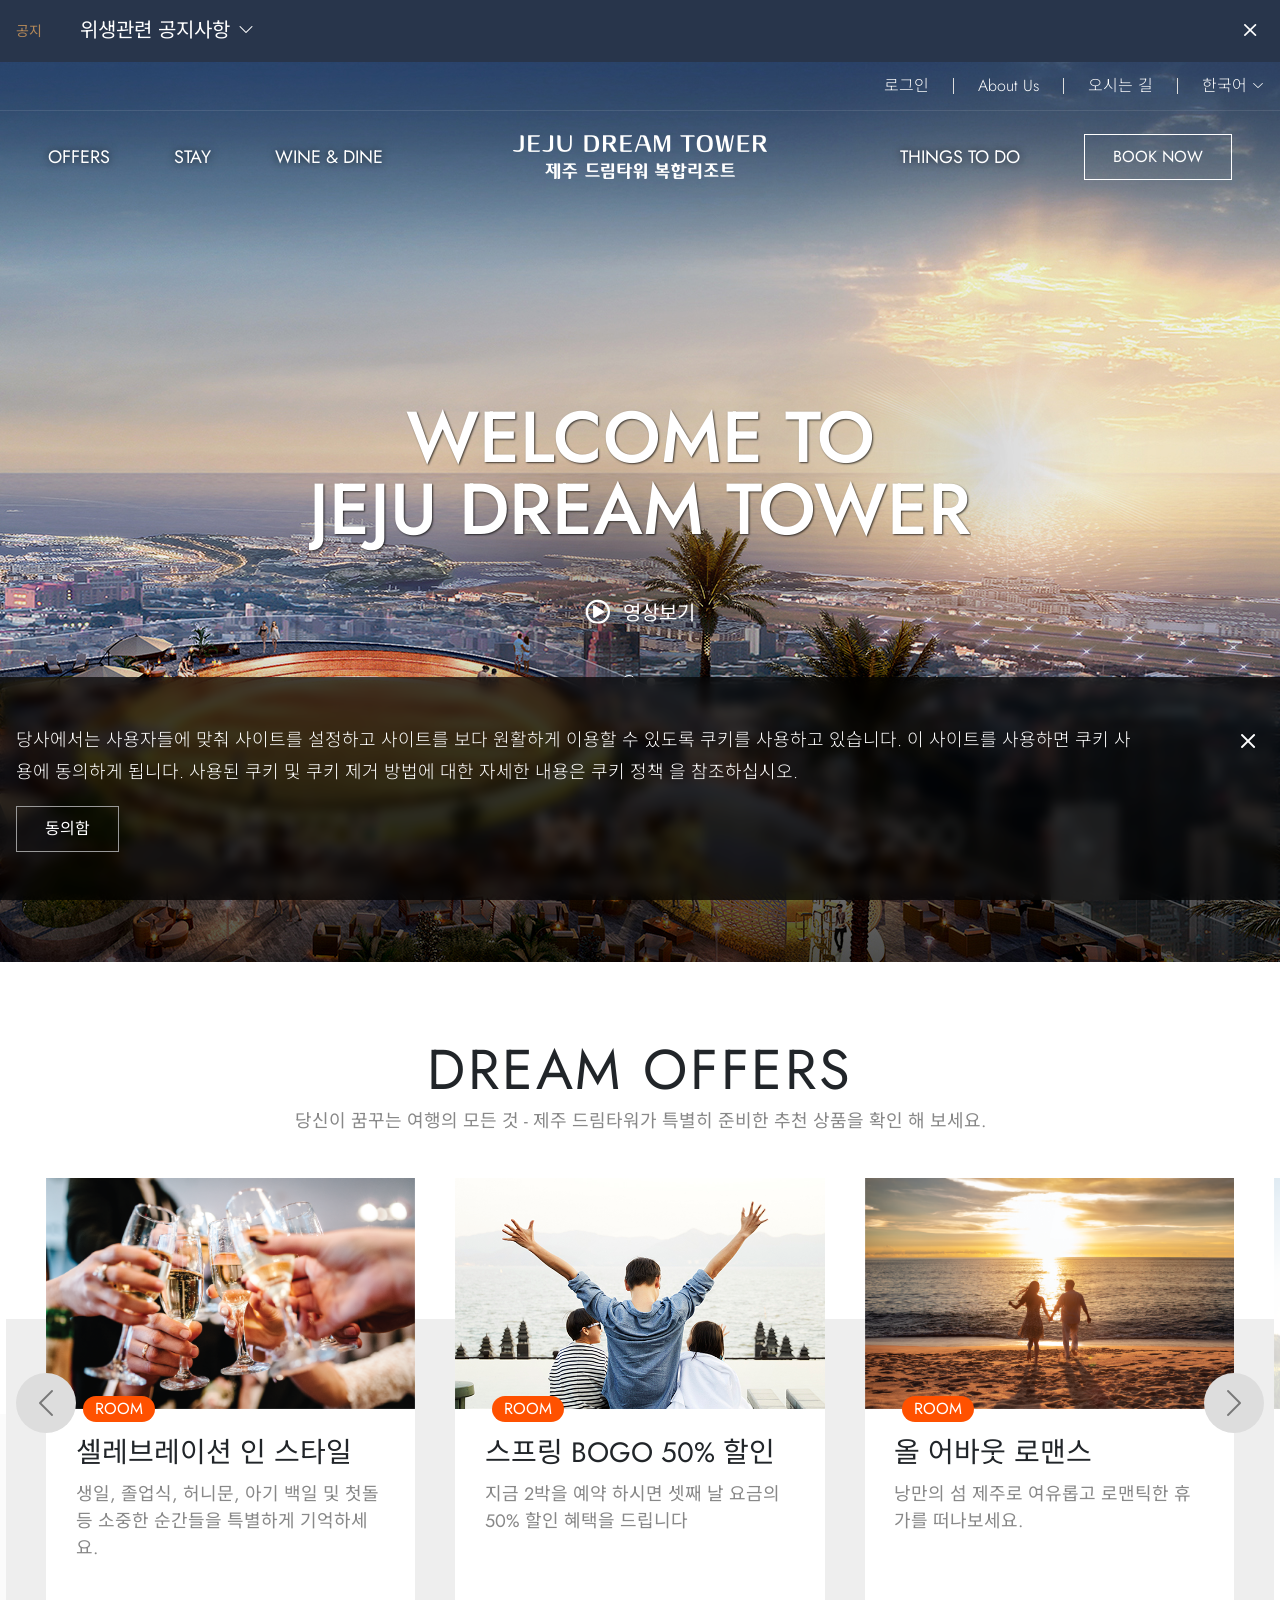
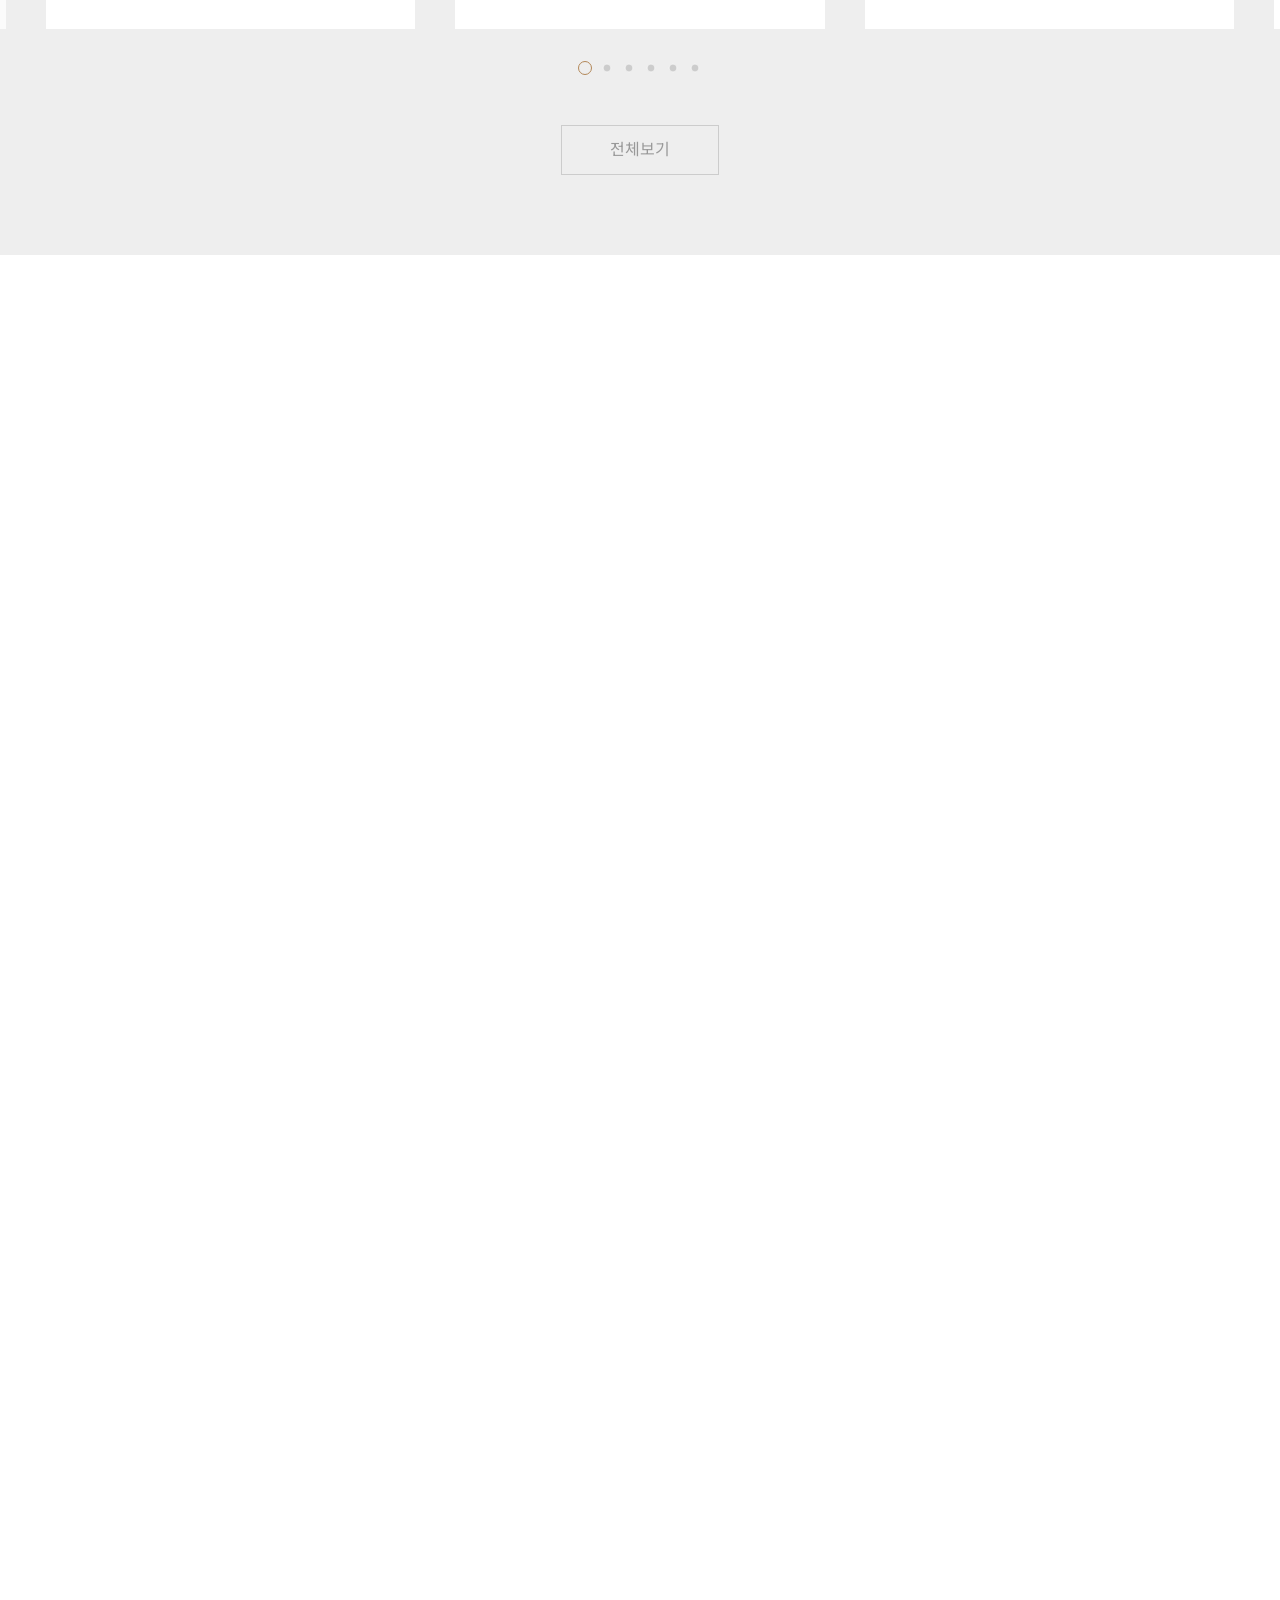
==== html/index.html @ 24a6dbdd "dream" ====
<!DOCTYPE html>
<html lang="ko">
<head>
	<meta charset="UTF-8">
	<meta http-equiv="X-UA-Compatible" content="IE=edge">
	<meta name="viewport" content="width=device-width, initial-scale=1.0">
	<title></title>
	<link rel="stylesheet" href="../css/all.min.css">
	<link rel="stylesheet" href="../css/bootstrap-icons.css">
	<link rel="stylesheet" href="../css/bootstrap.min.css">
	<link rel="stylesheet" href="../css/swiper-bundle.min.css">
	<link rel="stylesheet" href="../css/animate.compat.css">
	<link rel="stylesheet" href="../css/base.css">
	<link rel="stylesheet" href="../css/common.css">
	<link rel="stylesheet" href="../css/index.css">
	<script src="../js/jquery-3.6.0.min.js"></script>
	<script src="../js/swiper-bundle.min.js"></script>
	<script src="../js/jquery.cookie.js"></script>
	<script src="../js/bootstrap.min.js"></script>
	<script src="../js/moment.min.js"></script>
	<script src="../js/util.js"></script>
</head>
<body>
	<!-- header-wrapper common -->
	<header class="notice-wrapper">
		<div class="notice-wrap wrapper">
			<h2 class="notice-bullet">공지</h2>
			<h3 class="notice-title">위생관련 공지사항</h3>
			<i class="bt-show bi-chevron-down"></i>
			<i class="bt-hide bi-chevron-up"></i>
			<i class="bt-close bi-x"></i>
		</div>
		<div class="notice-content wrapper">
			<p class="content">
				제주드림타워 복합리조트는 모든 고객의 안전을 최우선으로 생각합니다. 여러분의 위생과 안전을 위하여 모든 시설 내 마스크 착용은 필수입니다.
				<br>
				강화된 위생 조치는 아래 안전과 웰빙 정책 페이지에서 확인하실 수 있습니다.
			</p>
			<div class="bt-wrap">
				<button class="bt-more bt-ghost">READ MORE</button>
				<button class="bt-today bt-anchor">오늘 다시 보지 않기</button>
			</div>
		</div>
	</header>
	<header class="header-wrapper">
		<div class="link-wrapper">
			<div class="wrapper">
				<ul class="link-wrap">
					<li class="link"><a href="#">로그인</a></li>
					<li class="link"><a href="#">About Us</a></li>
					<li class="link"><a href="#">오시는 길</a></li>
					<li class="link link-lang">
						<div class="sel">
							<span>한국어</span> <i class="bt-lang bi-chevron-down"></i>
						</div>
						<div class="hover">
							<div class="lang">English</div>
							<div class="lang">Japanese</div>
						</div>
					</li>
				</ul>
			</div>
		</div>
		<nav class="navi-wrapper">
			<div class="wrapper">
				<h1 class="logo-wrap">
					<a class="logo">
						<img src="../img/common/logo-white.png" alt="로고" class="logo-white mw-100">
						<img src="../img/common/logo-color.png" alt="로고" class="logo-color mw-100">
					</a>
				</h1>
				<ul class="navi-wrap navi-wrap-lt">
					<li class="navi">
						<a href="#">OFFERS</a>
					</li>
					<li class="navi has-sub">
						<a href="#">STAY</a>
						<ul class="sub-wrapper stay">
							<li class="sub-wrap">
								<h3 class="title"><a href="#">OVERVIEW</a></h3>
								<ul class="list-wrap">
									<li class="lists">
										<h4 class="title"><a href="#">객실</a></h4>
										<div class="list"><a href="#">65m² 킹 룸</a></div>
										<div class="list"><a href="#">65m² 트윈 룸</a></div>
									</li>
									<li class="lists">
										<h4 class="title"><a href="#">스위트</a></h4>
										<div class="list"><a href="#">130m² 그랜드 스위트</a></div>
										<div class="list"><a href="#">130m² 프리미어 스위트</a></div>
										<div class="list"><a href="#">130m² 코너 스위트</a></div>
										<div class="list"><a href="#">195m² 디플로매틱 스위트</a></div>
										<div class="list"><a href="#">260m² 프레지덴셜 스위트</a></div>
									</li>
								</ul>
								<h3 class="title"><a href="#">시설 안내</a></h3>
								<h3 class="title"><a href="#">미팅 & 연회</a></h3>
							</li>
						</ul>
					</li>
					<li class="navi has-sub">
						<a href="#">WINE & DINE</a>
						<ul class="sub-wrapper wine">
							<li class="sub-wrap">
								<h3 class="title"><a href="#">OVERVIEW</a></h3>
								<ul class="list-wrap">
									<li class="lists">
										<h4 class="title"><a href="#">중식</a></h4>
										<div class="list"><a href="#">차이나 하우스</a></div>
										<div class="list"><a href="#">제주 핫팟</a></div>
										<div class="list"><a href="#">99 밸리</a></div>
									</li>
									<li class="lists">
										<h4 class="title"><a href="#">일식</a></h4>
										<div class="list"><a href="#">유메야마</a></div>
									</li>
									<li class="lists">
										<h4 class="title"><a href="#">한식</a></h4>
										<div class="list"><a href="#">녹나무</a></div>
										<div class="list"><a href="#">포차</a></div>
										<div class="list"><a href="#">팝업 플라자</a></div>
									</li>
									<li class="lists">
										<h4 class="title"><a href="#">인터내셔널</a></h4>
										<div class="list"><a href="#">그랜드 키친</a></div>
										<div class="list"><a href="#">카페 8 & 테라스</a></div>
										<div class="list"><a href="#">스테이크 하우스</a></div>
									</li>
									<li class="lists">
										<h4 class="title"><a href="#">카페 & 바</a></h4>
										<div class="list"><a href="#">갤러리 라운지</a></div>
										<div class="list"><a href="#">델리</a></div>
										<div class="list"><a href="#">라운지 38</a></div>
									</li>
								</ul>
							</li>
						</ul>
					</li>
				</ul>
				<ul class="navi-wrap navi-wrap-rt">
					<li class="navi has-sub">
						<a href="#">THINGS TO DO</a>
						<ul class="sub-wrapper things">
							<li class="sub-wrap">
								<h3 class="title"><a href="#">WHAT'S ON NOW</a></h3>
								<ul class="list-wrap">
									<li class="lists">
										<h4 class="title"><a href="#">여행 일정</a></h4>
										<div class="list"><a href="#">내 여행 일정</a></div>
									</li>
									<li class="lists">
										<h4 class="title"><a href="#">웰니스</a></h4>
										<div class="list"><a href="#">찜질 스파</a></div>
										<div class="list"><a href="#">로즈베이 스파</a></div>
										<div class="list"><a href="#">포디엄 풀데크</a></div>
									</li>
									<li class="lists">
										<h4 class="title"><a href="#">쇼핑</a></h4>
										<div class="list"><a href="#">HAN 컬렉션</a></div>
									</li>
								</ul>
								<h3 class="title"><a href="#">제주관광 안내</a></h3>
							</li>
						</ul>
					</li>
					<li class="navi navi-book">
						<button class="bt-book bt-ghost gold">BOOK NOW</button>
					</li>
				</ul>
			</div>
		</nav>
	</header>

	<!-- main-wrapper -->
	<div class="main-wrapper">
		<div class="slide-stage">
			<div class="slide-wrap">
				<div class="slide is-video">
					<video class="video" alt="메인배너" muted>
						<source src="../img/index/main01.mp4">
					</video>
					<div class="slide-body">
						<div class="ani-stage">
							<h2 class="slide-title">
								WELCOME TO<br>JEJU DREAM TOWER
							</h2>
						</div>
						<div class="ani-stage">
							<p class="bt-video slide-desc">
								<i class="far fa-play-circle"></i> 영상보기
							</p>
						</div>
					</div>
				</div>
				<div class="slide">
					<img src="../img/index/main02.jpg" alt="메인배너">
					<div class="slide-body">
						<div class="ani-stage">
							<h2 class="slide-title">
								MODERN KOREAN LIFESTYLE
							</h2>
						</div>
						<div class="ani-stage">
							<p class="slide-desc">
								<button class="bt-more bt-ghost angle">자세히보기</button>
							</p>
						</div>
					</div>
				</div>
			</div>
			<div class="pager-wrapper pager-slide"></div>
		</div>
		<div class="info-stage">
			<ul class="info-wrap">
				<li class="info">
					<div>
						<img src="../img/index/ico_hotel.png" alt="icon" class="icon mw-100">
						<span class="cnt">1600</span>
					</div>
					<h3>ROOMS & SUITES</h3>
				</li>
				<li class="info">
					<div>
						<img src="../img/index/ico_dine.png" alt="icon" class="icon mw-100">
						<span class="cnt">14</span>
					</div>
					<h3>RESTAURANTS & BARS</h3>
				</li>
				<li class="info">
					<div>
						<img src="../img/index/ico_dress.png" alt="icon" class="icon mw-100">
						<span class="cnt">200</span>
					</div>
					<h3>TOP KOREAN DESIGNERS</h3>
				</li>
				<li class="weather">
					<div>
						<i class="icon"></i>
						<span class="temp"></span>
						<sup>o</sup>C
					</div>
					<div>
						<div class="date"></div>
						<div class="time"><span></span> <small></small></div>
					</div>
				</li>
			</ul>
		</div>
	</div>

	<!-- dream-wrapper -->
	<section class="dream-wrapper">
		<div class="wrapper">
			<div class="title-wrap">
				<h2 class="title">DREAM OFFERS</h2>
				<h4 class="title">당신이 꿈꾸는 여행의 모든 것 - 제주 드림타워가 특별히 준비한 추천 상품을 확인 해 보세요.</h4>
			</div>
			<div class="slide-stage">
				<div class="swiper-container">
					<ul class="slide-wrap swiper-wrapper">
						<li class="slide swiper-slide">
							<div class="img-wrap">
								<img src="../img/index/3211.png" alt="메뉴" class="w-100">
							</div>
							<div class="cont-wrap">
								<h3 class="title">셀레브레이션 인 스타일</h3>
								<div class="desc">생일, 졸업식, 허니문, 아기 백일 및 첫돌 등 소중한 순간들을 특별하게 기억하세요.</div>
								<div class="tag">ROOM</div>
							</div>
						</li>
						<li class="slide swiper-slide">
							<div class="img-wrap">
								<img src="../img/index/3424.jpg" alt="메뉴" class="w-100">
							</div>
							<div class="cont-wrap">
								<h3 class="title">스프링 BOGO 50% 할인</h3>
								<div class="desc">지금 2박을 예약 하시면 셋째 날 요금의 50% 할인 혜택을 드립니다</div>
								<div class="tag">ROOM</div>
							</div>
						</li>
						<li class="slide swiper-slide">
							<div class="img-wrap">
								<img src="../img/index/3208.png" alt="메뉴" class="w-100">
							</div>
							<div class="cont-wrap">
								<h3 class="title">올 어바웃 로맨스</h3>
								<div class="desc">낭만의 섬 제주로 여유롭고 로맨틱한 휴가를 떠나보세요.</div>
								<div class="tag">ROOM</div>
							</div>
						</li>
						<li class="slide swiper-slide">
							<div class="img-wrap">
								<img src="../img/index/3202.png" alt="메뉴" class="w-100">
							</div>
							<div class="cont-wrap">
								<h3 class="title">키즈 펀 데이</h3>
								<div class="desc">소중한 가족과 함께 제주의 주요 관광지에서 즐거운 시간을 보내시고 호텔 레스토랑에서 특별한 가족식사를 즐겨보세요.</div>
								<div class="tag">ROOM</div>
							</div>
						</li>
						<li class="slide swiper-slide">
							<div class="img-wrap">
								<img src="../img/index/3196.png" alt="메뉴" class="w-100">
							</div>
							<div class="cont-wrap">
								<h3 class="title">베드 앤 브랙퍼스트</h3>
								<div class="desc">아름다운 제주의 전망과 함께 여유롭고 편안한 휴식과 세계 각국의 요리를 맛볼 수 있는 풍성한 조식을 만나 보세요.</div>
								<div class="tag">ROOM</div>
							</div>
						</li>
						<li class="slide swiper-slide">
							<div class="img-wrap">
								<img src="../img/index/3190.png" alt="메뉴" class="w-100">
							</div>
							<div class="cont-wrap">
								<h3 class="title">그랜드 클럽 패키지</h3>
								<div class="desc">조식 서비스 및 이브닝 칵테일 등이 제공되는 그랜드 클럽 패키지로 특별한 시간을 보내세요.</div>
								<div class="tag">ROOM</div>
							</div>
						</li>
					</ul>
				</div>
				<div class="pager-wrapper pager-slide"></div>
				<i class="bt-slide left bi-chevron-left"></i>
				<i class="bt-slide right bi-chevron-right"></i>
				<div class="box left"></div>
				<div class="box right"></div>
			</div>
			<div class="bt-wrap">
				<button class="bt-ghost white">전체보기</button>
			</div>
		</div>
	</section>

	<!-- promo-wrapper -->
	<section class="promo-wrapper">

	</section>

	<!-- style-wrapper -->
	<section class="style-wrapper">

	</section>

	<!-- room-wrapper -->
	<section class="room-wrapper">

	</section>

	<!-- svc-wrapper -->
	<section class="svc-wrapper">

	</section>

	<!-- sns-wrapper -->
	<section class="sns-wrapper">

	</section>

	<!-- contact-wrapper -->
	<section class="contact-wrapper">

	</section>

	<!-- footer-wrapper -->
	<footer class="footer-wrapper">

	</footer>


	<!-- aside -->
	<!-- cookie-wrapper -->
	<div class="cookie-wrapper">
		<div class="wrapper">
			<div class="cont-wrap">
				<p>
					당사에서는 사용자들에 맞춰 사이트를 설정하고 사이트를 보다 원활하게 이용할 수 있도록 쿠키를 사용하고 있습니다. 이 사이트를 사용하면 쿠키 사용에 동의하게 됩니다.
					사용된 쿠키 및 쿠키 제거 방법에 대한 자세한 내용은 쿠키 정책 을 참조하십시오.	
				</p>
				<i class="bt-close bi-x"></i>
			</div>
			<div class="bt-wrap">
				<button class="bt-confirm bt-ghost">동의함</button>
			</div>
		</div>
	</div>

	<!-- modal-wrapper -->
	<div class="modal-wrapper modal-video">
		<div class="modal-stage">
			<div class="modal-wrap">
				<div class="modal-top">
					<i class="bi-x bt-close"></i>
				</div>
				<div class="modal-center">
					<video src="../img/index/main01.mp4" muted autoplay loop></video>
				</div>
				<div class="modal-bottom">
					<button class="bt-ghost angle">ALL VIDEO</button>
				</div>
			</div>
		</div>
	</div>

	<!-- bt-moving-top -->
	<button class="bt-moving-top">
		<i class="bi-chevron-up"></i>
		TOP
	</button>

	<script src="../js/common.js"></script>
	<script src="../js/index.js"></script>
</body>
</html>
---- css/base.css ----
/******************** Reset.css ***********************/
html, body {line-height: 1;}

html, body, div, span, applet, object, iframe,
h1, h2, h3, h4, h5, h6, p, blockquote, pre,
a, abbr, acronym, address, big, cite, code,
del, dfn, em, img, ins, kbd, q, s, samp,
small, strike, strong, sub, sup, tt, var,
b, u, i, center,
dl, dt, dd, ol, ul, li,
fieldset, form, label, legend,
table, caption, tbody, tfoot, thead, tr, th, td,
article, aside, canvas, details, embed, 
figure, figcaption, footer, header, hgroup, 
menu, nav, output, ruby, section, summary,
time, mark, audio, video, input, button, select {
	margin: 0;
	padding: 0;
	border: 0;
	font-size: 100%;
	font: inherit;
	line-height: inherit;
	vertical-align: baseline;
	box-sizing: border-box;
}
/* HTML5 display-role reset for older browsers */
article, aside, details, figcaption, figure, 
footer, header, hgroup, menu, nav, section {
	display: block;
}
body {
	line-height: 1;
}
ol, ul {
	list-style: none;
}
blockquote, q {
	quotes: none;
}
blockquote:before, blockquote:after,
q:before, q:after {
	content: '';
	content: none;
}
table {
	border-collapse: collapse;
	border-spacing: 0;
}
a, label {display: inline-block;}
a:link, a:visited, a:hover, a:active {color: inherit; text-decoration: none;}
img {vertical-align: bottom;}
input, button {border-radius: 0; outline: none; border: none; background-color: transparent; cursor: pointer;}

/******************** Base ***********************/
.clearfix::after {display: block; content: ""; clear: both;}
.img {width: 100%;}
.imgx {max-width: 100%;}
.fa {line-height: 1;}

.ratio-bg {background-position: center; background-size: cover; width: 100%; height: 100%;}

.swiper-button-prev, 
.swiper-button-next, 
.swiper-pagination * {outline: none; cursor: pointer;}
---- css/common.css ----
@import url('https://fonts.googleapis.com/css2?family=Noto+Sans+KR:wght@300;400;500;700&display=swap');
@import url('https://fonts.googleapis.com/css2?family=Jost:wght@400;500;600;700&display=swap');
/* font-family: 'Noto Sans KR', sans-serif; */
/* font-family: 'Jost', sans-serif; */

/********************** 글로벌 설정 *********************/
html, body {font-size: 16px; font-family: 'Jost', 'Noto Sans KR', sans-serif; height: 10000px;}
.wrapper {width: 1368px; margin: auto;}
.bt-ghost {padding: .875em 1.75em; border: 1px solid #999; color: #fff; transition: all .5s;}
.bt-ghost:hover {background-color: #fff; color: #b38859;}
.bt-ghost.gold {border: 1px solid #fff;}
.bt-ghost.gold:hover {background-color: #b38859; color: #fff !important;}
.bt-ghost.white {border: 1px solid #ccc; color: #999;}
.bt-ghost.white:hover {background-color: #b38859; color: #fff !important;}
.bt-ghost.angle::after {content: '〉'; display: inline-block; margin-left: .5em; margin-right: -.5em;}
.bt-anchor {text-decoration: underline;}
.bt-moving-top {width: 70px; height: 70px; border-radius: 50%; background-color: #111; color: #fff; display: flex; flex-direction: column; justify-content: center; align-items: center; position: fixed; right: 2em; bottom: 2em; opacity: 0; transform: translateY(calc(70px + 2em)); z-index: 98; line-height: 1.25; transition: all .35s;}
.bt-moving-top.active {opacity: 1; transform: translateY(0);}
.bt-moving-top > i {transition: all .35s;}
.bt-moving-top:hover {background-color: #222;}
.bt-moving-top:hover > i {transform: translateY(-0.25em);}

.pager-wrapper .pager,
.pager-wrapper .swiper-pagination-bullet {border: 1px solid #fff; border-radius: 50%; background-color: #ccc; width: 14px;  height: 14px; margin: 0 4px; cursor: pointer; display: inline-block; transition: all .5s; transform: scale(.6); opacity: 1;}
.pager-wrapper .pager.active,
.pager-wrapper .swiper-pagination-bullet-active {border: 1px solid #fff; background-color: transparent; transform: scale(1); opacity: 1;}
.bt-slide {background-color: #ddd; color: #777; width: 60px; height: 60px; position: absolute; top: calc(50% - 30px); z-index: 90; border-radius: 50%; display: flex; align-items: center; justify-content: center; font-size: 2em; cursor: pointer;}
.bt-slide.left {left: 0;}
.bt-slide.right {right: 0;}


/********************** notice-wrapper *********************/
.notice-wrapper {width: 100%; background-color: #28354b; color: #fff;}
.notice-wrapper .notice-wrap {display: flex; padding: 1em 0; align-items: center;}
.notice-wrapper .notice-wrap > .notice-bullet {font-size: .875em; color: #b38859; width: 4rem;}
.notice-wrapper .notice-wrap > .notice-title {font-size: 1.25em; margin-right: .5rem;}
.notice-wrapper .notice-wrap > .bt-show {cursor: pointer; margin-right: auto;}
.notice-wrapper .notice-wrap > .bt-hide {cursor: pointer; margin-right: auto;}
.notice-wrapper .notice-wrap > .bt-close {font-size: 1.75em; cursor: pointer;}

.notice-wrapper .notice-content {padding-left: 4rem;}
.notice-wrapper .notice-content > .content {font-size: 1.125em; line-height: 1.5; color: #bbb; margin-bottom: 1.5em;} 
.notice-wrapper .notice-content > .bt-wrap {padding-bottom: 2em; display: flex; justify-content: space-between; align-items: flex-end;} 
.notice-wrapper .notice-content .bt-today {color: #fff;}


/********************** header-wrapper *********************/
.header-wrapper {color: #fff; position: fixed; width: 100%; transition: top 0.35s; z-index: 99;}

.header-wrapper .link-wrapper {border-bottom: 1px solid rgba(255,255,255, .1);}
.header-wrapper .link-wrap {padding: 1em 0; display: flex; justify-content: flex-end; align-items: center;}
.header-wrapper .link-wrap > .link {font-weight: 300; user-select: none;}
.header-wrapper .link-wrap > .link:hover {color: rgba(0,0,0,.75);}
.header-wrapper .link-wrap > .link:not(.link-lang) {border-right: 1px solid #ddd; padding: 0 1.5em;}
.header-wrapper .link-lang {padding-left: 1.5em; position: relative;}
.header-wrapper .link-lang > .sel {cursor: pointer;}
.header-wrapper .link-lang > .hover {background-color: #fff; position: absolute; z-index: 1; min-width: 100%; padding: 1em; left: .5em; cursor: pointer; display: none;}
.header-wrapper .link-lang > .hover > .lang {margin-top: .75em;}
.header-wrapper .link-lang .bt-lang::before {transition: transform 1s; font-size: .75em}
.header-wrapper .link-lang:hover .bt-lang::before {transform: rotate(180deg);}

.header-wrapper .navi-wrapper > .wrapper {display: flex;}
.header-wrapper .logo-wrap {order: 2; flex: 254px 0 0; padding: 1.5em 0;}
.header-wrapper .logo-color {display: none;}
.header-wrapper .navi-wrap {flex: 0 0 calc(50% - 127px); display: flex;}
.header-wrapper .navi-wrap-lt {order: 1;}
.header-wrapper .navi-wrap-rt {order: 3; justify-content: flex-end;}
.header-wrapper .navi {padding: 0 2em; position: relative; display: flex; align-items: center;}
.header-wrapper .navi.has-sub.active::after {width: 40px; height: 2px; background-color: #b38859; content: ''; display: block; position: absolute; transform-origin: left; transform: rotate(90deg); top: 70px; left: calc(50% - 1px);}
.header-wrapper .navi > a {font-size: 1.125em; text-shadow: 0 0 8px rgba(0,0,0,.75);}
.header-wrapper .navi:first-child {margin-left: 0;}
.header-wrapper .navi:last-child {margin-right: 0;}
.header-wrapper .navi > .sub-wrapper {position: absolute; background-color: #fff; padding: 3em 2.5em; top: 92px; border-top: 1px solid #ddd; color: #666;}
.header-wrapper .sub-wrap h3.title {font-family: 'Jost', 'Noto Sans KR', sans-serif; color: #222; font-size: 1.25em; padding-bottom: 1em; display: flex; align-items: center;}
.header-wrapper .sub-wrap h3.title::before {content: '·'; display: block; margin-top: -0.25em;  font-size: 2em; margin-right: 0.25em;}
.header-wrapper .sub-wrap .list-wrap {font-size: 1.125em; padding-left: 1em; margin-bottom: 1em; display: flex;}
.header-wrapper .sub-wrap .lists {flex: auto 1 0; padding: 0 3em;}
.header-wrapper .sub-wrap .lists:first-child {padding-left: 0;}
.header-wrapper .sub-wrap .lists:last-child {padding-right: 0;}
.header-wrapper .sub-wrap .lists:not(:last-child) {border-right: 1px solid #ddd;}
.header-wrapper .sub-wrap h4.title {margin-bottom: 1em;}
.header-wrapper .sub-wrap h4.title::after {width: 20px; height: 2px; background-color: #b38859; content: ''; display: block; margin-top: 0.75em;}
.header-wrapper .sub-wrap .list {margin-bottom: 1em;}

.header-wrapper .navi > .sub-wrapper.stay {width: 540px; left: -50px; display: none;}
.header-wrapper .navi > .sub-wrapper.wine {width: 1100px; left: -220px; display: none;}
.header-wrapper .navi > .sub-wrapper.things {width: 600px; right: -210px; display: none;}


.header-wrapper:hover,
.header-wrapper.active {color: rgba(0,0,0,.5); background-color: #fff;}
.header-wrapper:hover .link-wrapper,
.header-wrapper.active .link-wrapper {border-bottom: 1px solid #ddd;}
.header-wrapper:hover .logo-white,
.header-wrapper.active .logo-white {display: none;}
.header-wrapper:hover .logo-color,
.header-wrapper.active .logo-color {display: inline-block;}
.header-wrapper:hover .bt-ghost.gold,
.header-wrapper.active .bt-ghost.gold {color: #b38859; border: 1px solid #b38859;}
.header-wrapper:hover .navi > a,
.header-wrapper.active .navi > a {text-shadow: none; color: #111;}
.header-wrapper:hover .navi:hover > a,
.header-wrapper.active .navi:hover > a {color: #b38859;}


/********************** footer-wrapper *********************/



/********************** modal-wrapper *********************/
.modal-wrapper {width: 100%; height: 100vh; position: fixed; z-index: 199; top: 0; left: 0; background-color: rgba(0,0,0,.85); display: none;}
.modal-wrapper > .modal-stage {width: 100%; height: 100%; display: flex; align-items: center; justify-content: center;}
.modal-wrapper .bt-close {cursor: pointer;}




/********************** 반응형 설정 *********************/
@media (max-width: 1399px) {
	.wrapper {width: calc(100% - 2rem); margin: 0 1rem;}
}

@media (max-width: 1199px) {
	
}

@media (max-width: 991px) {
	
}

@media (max-width: 767px) {
	
}

@media (max-width: 575px) {
	
}
---- css/index.css ----
body > section {position: relative; z-index: 3; background-color: #fff; padding: 5em 0;}
.title-wrap {text-align: center; margin-bottom: 3em;}
.title-wrap h2.title {font-size: 3.5em; margin-bottom: .25em; font-family: 'Jost', sans-serif; letter-spacing: .05em;}
.title-wrap h3.title {font-size: 2em; margin-bottom: .175em;}
.title-wrap h4.title {font-size: 1.125em; margin-bottom: .125em; color: #888;}

/********************** main-wrapper *********************/
.main-wrapper {width: 100%; height: 100vh;}
.main-wrapper .slide-stage {width: 100%; height: 100vh; overflow: hidden; position: fixed; z-index: 1;}
.main-wrapper .slide-wrap {position: relative; width: 100%; height: 100%; z-index: 1;}
.main-wrapper .slide {width: 100%; height: 100%; position: absolute; top: 0; left: 0; overflow: hidden; z-index: 1;}
.main-wrapper .slide > img,
.main-wrapper .slide > video
{min-width: 100%; min-height: 100%; position: absolute; top: 50%; left: 50%; transform: translate(-50%, -50%);}

.main-wrapper .slide .slide-body {width: 100%; position: absolute; top: 50%; transform: translateY(-50%); text-align: center; display: flex; flex-direction: column; align-items: center;}
.main-wrapper .slide .slide-title {font-size: 4.5em; font-weight: 500; color: #fff; padding-bottom: 0.75em; text-shadow: 1px 1px 2px rgba(0, 0, 0, .7);}
.main-wrapper .slide .bt-video {font-size: 1.25em; color: #fff; display: flex; align-items: center; justify-content: center; cursor: pointer; padding-top: 5px;}
.main-wrapper .slide .bt-video i {font-size: 1.25em; margin-right: 0.5em; margin-top: -5px;}

.main-wrapper .slide .ani-stage {overflow: hidden;}
.main-wrapper .slide .ani-stage > * {transition: transform .5s; transform: translateY(150%);}
.main-wrapper .slide.active .ani-stage > * {transform: translateY(0);}
.main-wrapper .slide.active .slide-desc {transition-delay: .35s;}

.main-wrapper .pager-slide {position: absolute; z-index: 2; bottom: 30%; left: 50%; transform: translateX(-50%);}

.main-wrapper .info-stage {position: fixed; width: 100%; z-index: 2; left: 0; bottom: 0;  display: flex; justify-content: center;}
.main-wrapper .info-wrap {display: flex; justify-content: center; align-items: center; border-top: 1px solid rgba(255, 255, 255, 0.25);}
.main-wrapper .info-stage .info {padding: 0 4em; color: rgba(255, 255, 255, 0.5); cursor: pointer; animation: infoAni 0.35s forwards; transform: translateY(200%);}
.main-wrapper .info-stage .info:nth-child(1),
.main-wrapper .info-stage .info:nth-child(2) {border-right: 1px solid rgba(255, 255, 255, 0.25);}
.main-wrapper .info-stage .info:hover {color: rgba(255, 255, 255, 1);}
.main-wrapper .info-stage .info > div {display: flex; justify-content: center;}
.main-wrapper .info-stage .info > div > .cnt {font-size: 3em; margin-left: 0.25em;}
.main-wrapper .info-stage .info > h3 {padding-top: 1em; text-align: center;}
.main-wrapper .info-stage .weather {color: #fff; padding: 1.5em; text-align: center; background-color: rgba(255, 255, 255, .3); animation: infoAni 0.35s forwards; transform: translateY(200%);}
.main-wrapper .info-stage .weather .icon {font-size: 2em;}
.main-wrapper .info-stage .weather .temp {font-size: 2em;}
.main-wrapper .info-stage .weather .date {margin-top: 1em; line-height: 1.25;}
.main-wrapper .info-stage .weather .time {line-height: 1.25;}
.main-wrapper .info-stage .weather .time span {font-size: 1.25em; font-weight: 500;}
.main-wrapper .info-stage .weather .time small {font-size: 1em;}

.main-wrapper .info-stage .info:nth-child(1) {animation-delay: 2s;}
.main-wrapper .info-stage .info:nth-child(2) {animation-delay: 2.15s;}
.main-wrapper .info-stage .info:nth-child(3) {animation-delay: 2.3s;}
.main-wrapper .info-stage .weather:nth-child(4) {animation-delay: 2.45s;}
@keyframes infoAni {
	0% {transform: translateY(200%);}
	100% {transform: translateY(0);}
}


/********************** dream-wrapper *********************/
.dream-wrapper {background-image: linear-gradient(#fff, #fff 40%, #eee 40%, #eee); overflow: hidden;}
.dream-wrapper .slide-stage {position: relative; margin-bottom: 6em;}
.dream-wrapper .slide-stage > .swiper-container {width: calc(100% - 60px); overflow: visible;}
.dream-wrapper .slide-stage .slide {cursor: pointer;}
.dream-wrapper .slide-stage .cont-wrap {padding: 8%; min-height: 220px; position: relative; background-color: #fff;}
.dream-wrapper .slide-stage .img-wrap {overflow: hidden;}
.dream-wrapper .slide-stage .img-wrap img {transition: all 1s;}
.dream-wrapper .slide-stage .img-wrap:hover img {transform: scale(1.1);}
.dream-wrapper .slide-stage .cont-wrap .title {font-size: 1.75em; margin-bottom: 0.5em;}
.dream-wrapper .slide-stage .cont-wrap .desc {font-size: 1.125em; color: #888; line-height: 1.5;}
.dream-wrapper .slide-stage .cont-wrap .tag {font-size: 1em; color: #fff; background-color: #ff5100; padding: 0 .75em; position: absolute; height: 26px; line-height: 26px; border-radius: 13px; top: -13px; left: 10%;}
.dream-wrapper .slide-stage .pager-slide {text-align: center; margin-top: 2em; position: absolute; width: 100%;}
.dream-wrapper .slide-stage .pager-slide .swiper-pagination-bullet-active {border: 1px solid #b38859;}
.dream-wrapper .slide-stage .box {width: 100%; height: 100%; position: absolute; background-color: rgba(255, 255, 255, .8); top: 0; z-index: 15;}
.dream-wrapper .slide-stage .box.left {left: calc(-100% - 10px);}
.dream-wrapper .slide-stage .box.right {right: calc(-100% - 10px);}

.dream-wrapper .bt-wrap {text-align: center;}
.dream-wrapper .bt-wrap .bt-ghost.white {padding: 1em 3em;}


/********************** promo-wrapper *********************/



/********************** style-wrapper *********************/



/********************** room-wrapper *********************/



/********************** svc-wrapper *********************/



/********************** sns-wrapper *********************/



/********************** contact-wrapper *********************/



/********************** cookie-wrapper *********************/
.cookie-wrapper {position: fixed; z-index: 100; width: 100%; left: 0; bottom: 0; background: rgba(0, 0, 0, .7); backdrop-filter: blur(6px); padding: 3em 0; color: #fff;}
.cookie-wrapper .cont-wrap {display: flex; justify-content: space-between;}
.cookie-wrapper .cont-wrap > p {flex: 90% 0 1; font-size: 1.125em; font-weight: 300; line-height: 1.75; margin-bottom: 1em;}
.cookie-wrapper .cont-wrap > i {font-size: 2em; cursor: pointer;}


/********************** modal-wrapper *********************/
.modal-video .modal-wrap {flex: 80% 0 1;}
.modal-video .modal-top {padding: .5em 0; font-size: 2em; color: #ddd; text-align: right;}
.modal-video .modal-center video {width: 100%;}
.modal-video .modal-bottom {padding: 2em 0; text-align: center;}



/********************** 반응형 설정 *********************/
@media (max-width: 1399px) {
	
}

@media (max-width: 1199px) {
	
}

@media (max-width: 991px) {
	
}

@media (max-width: 767px) {
	
}

@media (max-width: 575px) {
	
}
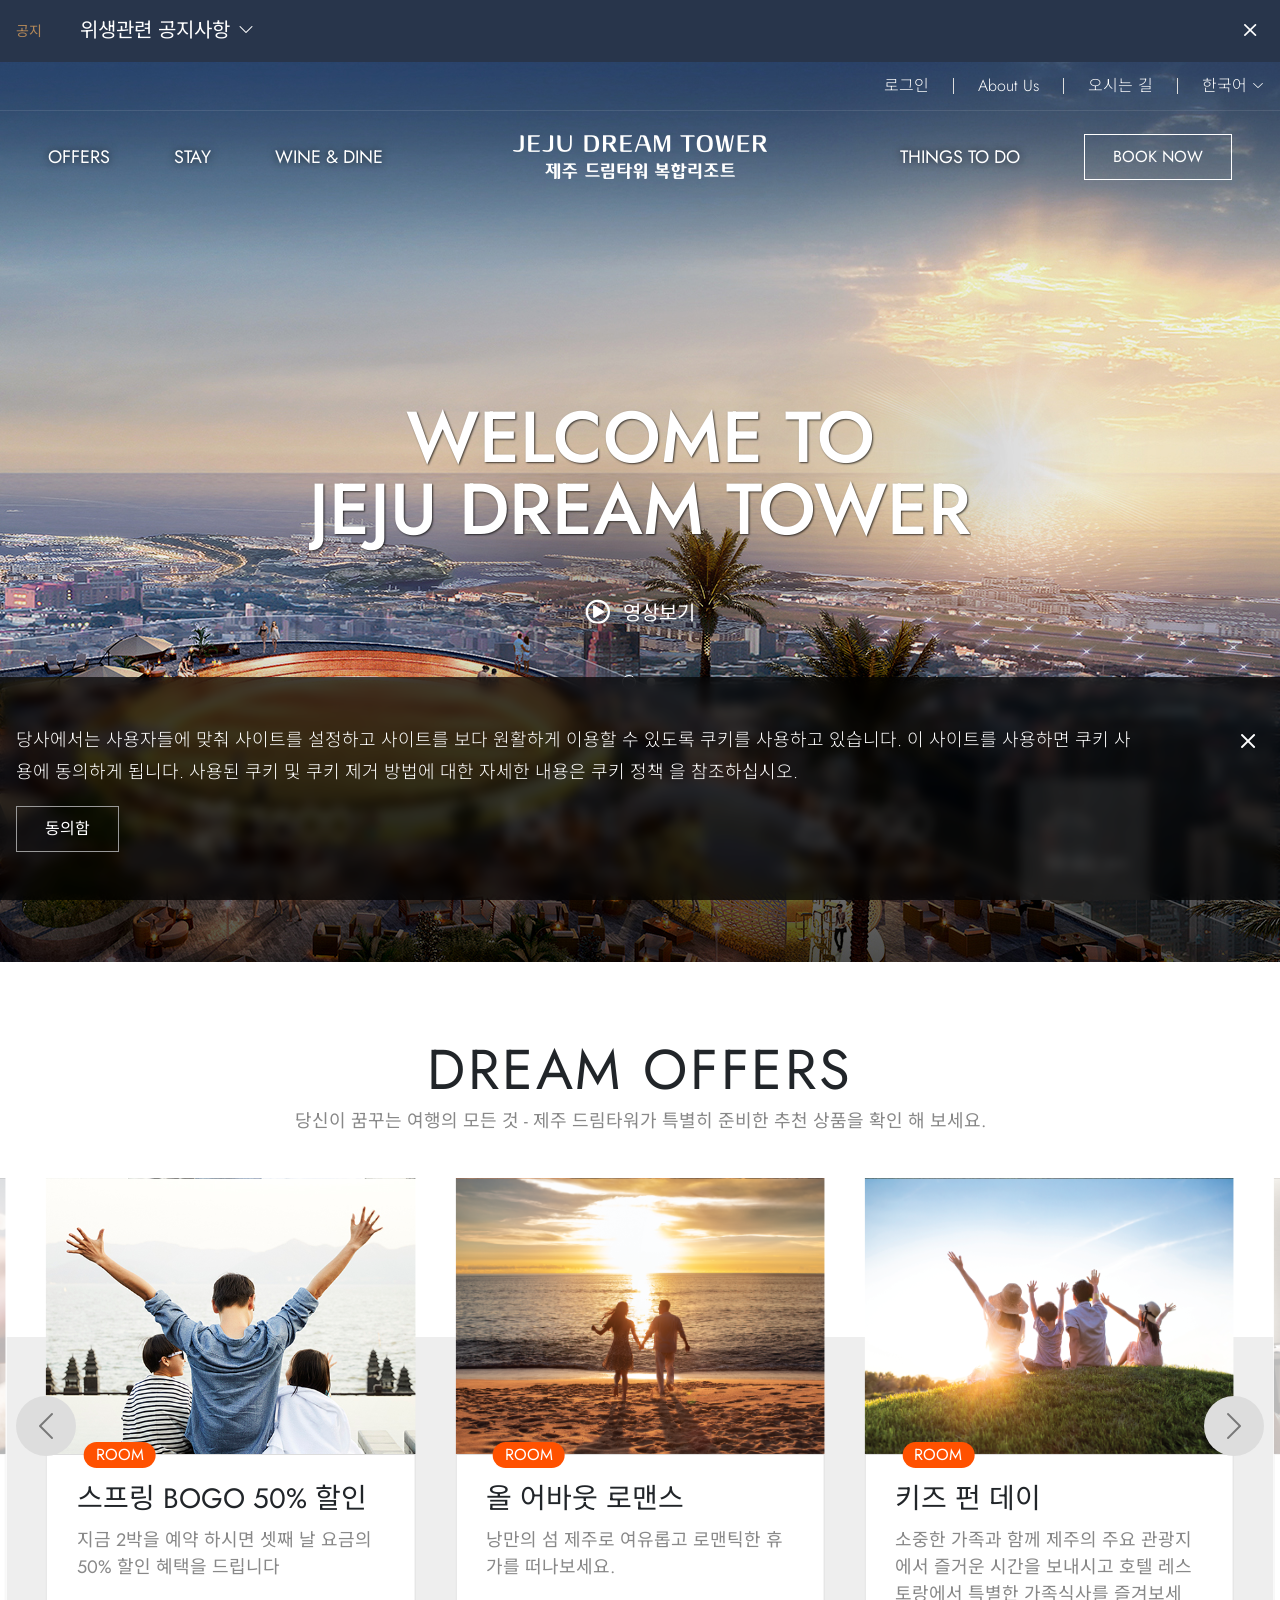
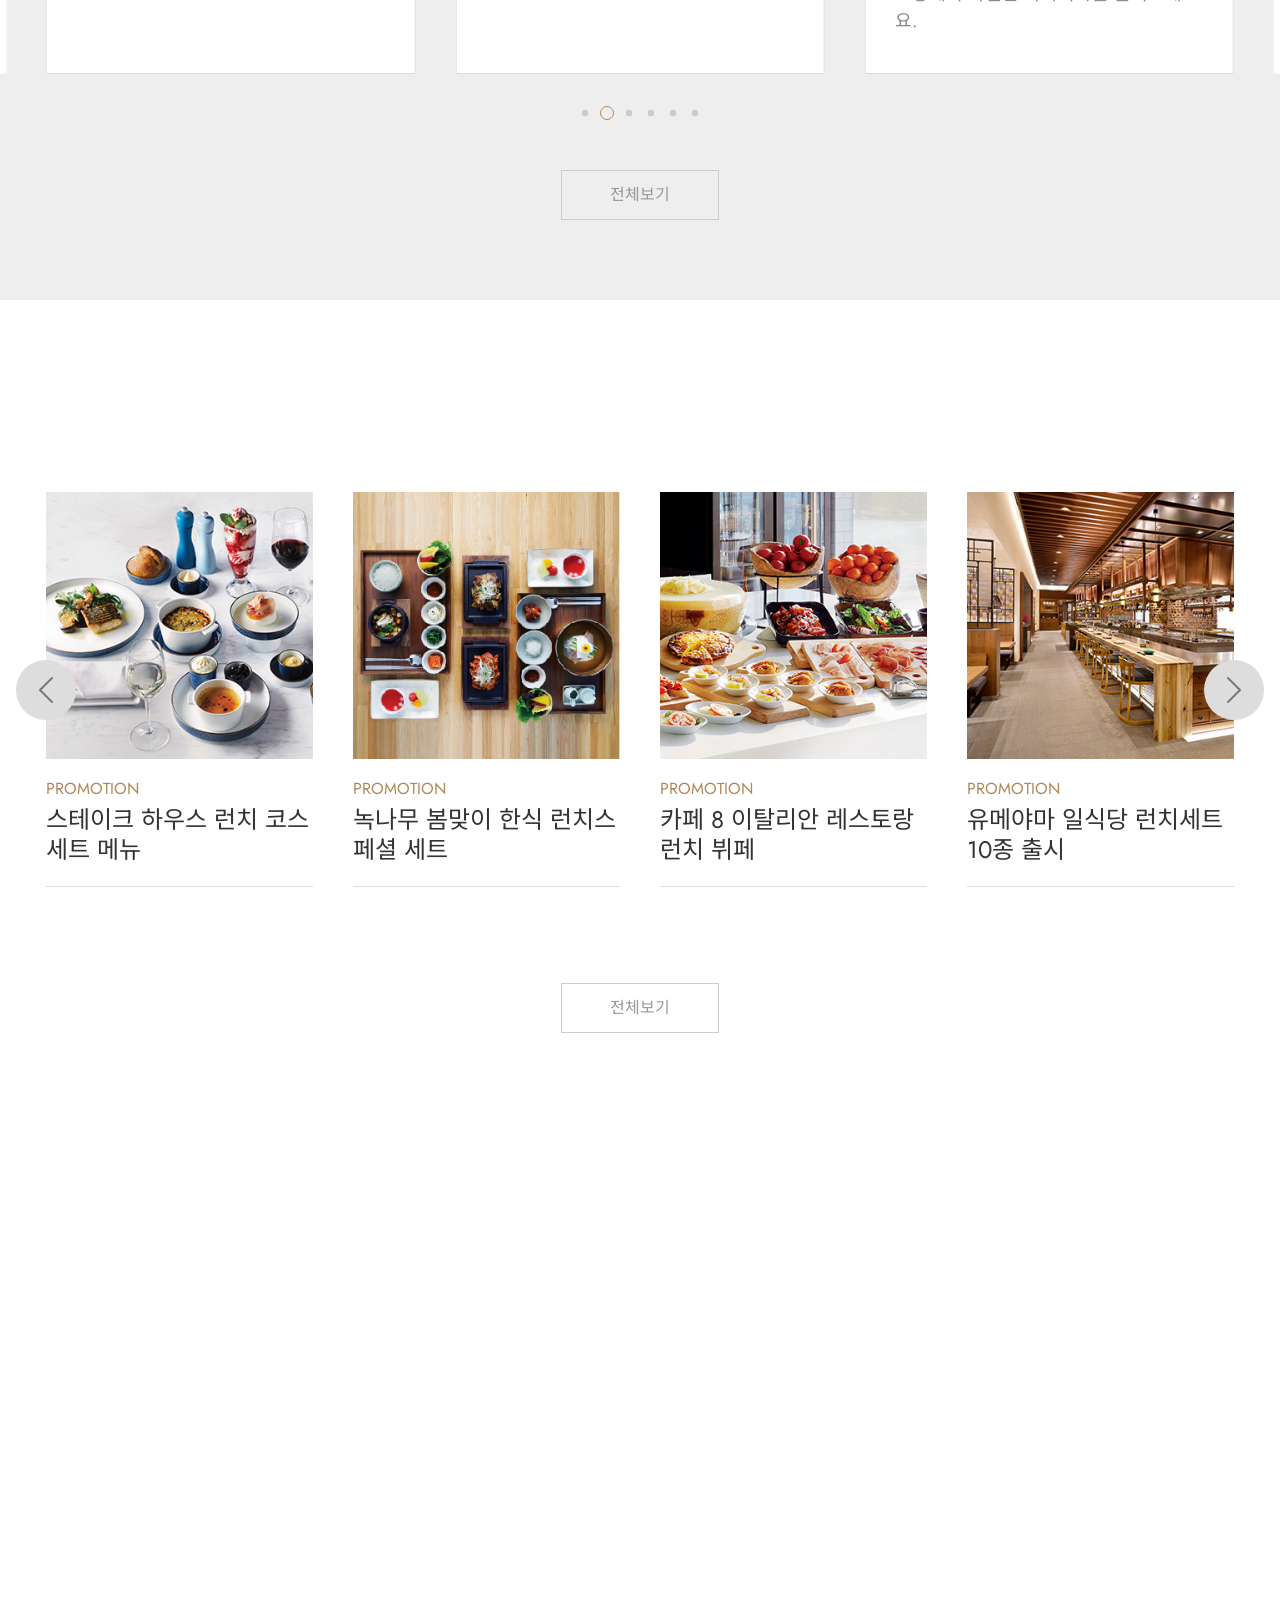
==== commit 6959f701: "promo" ====
--- a/html/index.html
+++ b/html/index.html
@@ -241,7 +241,7 @@
 					</div>
 					<div>
 						<div class="date"></div>
-						<div class="time"><span></span> <small></small></div>
+						<div class="time"><span>10:42</span> <small>AM</small></div>
 					</div>
 				</li>
 			</ul>
@@ -259,8 +259,8 @@
 				<div class="swiper-container">
 					<ul class="slide-wrap swiper-wrapper">
 						<li class="slide swiper-slide">
-							<div class="img-wrap">
-								<img src="../img/index/3211.png" alt="메뉴" class="w-100">
+							<div class="img-wrap ratio" data-ratio="0.75">
+								<div class="ratio-bg" style="background-image: url(../img/index/3211.png);"></div>
 							</div>
 							<div class="cont-wrap">
 								<h3 class="title">셀레브레이션 인 스타일</h3>
@@ -269,8 +269,8 @@
 							</div>
 						</li>
 						<li class="slide swiper-slide">
-							<div class="img-wrap">
-								<img src="../img/index/3424.jpg" alt="메뉴" class="w-100">
+							<div class="img-wrap ratio" data-ratio="0.75">
+								<div class="ratio-bg" style="background-image: url(../img/index/3424.jpg);"></div>
 							</div>
 							<div class="cont-wrap">
 								<h3 class="title">스프링 BOGO 50% 할인</h3>
@@ -279,8 +279,8 @@
 							</div>
 						</li>
 						<li class="slide swiper-slide">
-							<div class="img-wrap">
-								<img src="../img/index/3208.png" alt="메뉴" class="w-100">
+							<div class="img-wrap ratio" data-ratio="0.75">
+								<div class="ratio-bg" style="background-image: url(../img/index/3208.png);"></div>
 							</div>
 							<div class="cont-wrap">
 								<h3 class="title">올 어바웃 로맨스</h3>
@@ -289,8 +289,8 @@
 							</div>
 						</li>
 						<li class="slide swiper-slide">
-							<div class="img-wrap">
-								<img src="../img/index/3202.png" alt="메뉴" class="w-100">
+							<div class="img-wrap ratio" data-ratio="0.75">
+								<div class="ratio-bg" style="background-image: url(../img/index/3202.png);"></div>
 							</div>
 							<div class="cont-wrap">
 								<h3 class="title">키즈 펀 데이</h3>
@@ -299,8 +299,8 @@
 							</div>
 						</li>
 						<li class="slide swiper-slide">
-							<div class="img-wrap">
-								<img src="../img/index/3196.png" alt="메뉴" class="w-100">
+							<div class="img-wrap ratio" data-ratio="0.75">
+								<div class="ratio-bg" style="background-image: url(../img/index/3196.png);"></div>
 							</div>
 							<div class="cont-wrap">
 								<h3 class="title">베드 앤 브랙퍼스트</h3>
@@ -309,8 +309,8 @@
 							</div>
 						</li>
 						<li class="slide swiper-slide">
-							<div class="img-wrap">
-								<img src="../img/index/3190.png" alt="메뉴" class="w-100">
+							<div class="img-wrap ratio" data-ratio="0.75">
+								<div class="ratio-bg" style="background-image: url(../img/index/3190.png);"></div>
 							</div>
 							<div class="cont-wrap">
 								<h3 class="title">그랜드 클럽 패키지</h3>
@@ -334,7 +334,18 @@
 
 	<!-- promo-wrapper -->
 	<section class="promo-wrapper">
-
+		<div class="wrapper">
+			<div class="slide-stage">
+				<div class="swiper-container">
+					<ul class="slide-wrap swiper-wrapper"><!-- 데이터가 들어가는곳 --></ul>
+				</div>
+				<i class="bt-slide left bi-chevron-left"></i>
+				<i class="bt-slide right bi-chevron-right"></i>
+			</div>
+			<div class="bt-wrap">
+				<button class="bt-ghost white">전체보기</button>
+			</div>
+		</div>
 	</section>
 
 	<!-- style-wrapper -->
--- a/css/index.css
+++ b/css/index.css
@@ -57,25 +57,38 @@
 .dream-wrapper .slide-stage {position: relative; margin-bottom: 6em;}
 .dream-wrapper .slide-stage > .swiper-container {width: calc(100% - 60px); overflow: visible;}
 .dream-wrapper .slide-stage .slide {cursor: pointer;}
-.dream-wrapper .slide-stage .cont-wrap {padding: 8%; min-height: 220px; position: relative; background-color: #fff;}
+.dream-wrapper .slide-stage .cont-wrap {padding: 8%; min-height: 220px; position: relative; background-color: #fff; border: 1px solid #ddd;}
 .dream-wrapper .slide-stage .img-wrap {overflow: hidden;}
-.dream-wrapper .slide-stage .img-wrap img {transition: all 1s;}
-.dream-wrapper .slide-stage .img-wrap:hover img {transform: scale(1.1);}
+.dream-wrapper .slide-stage .img-wrap > .ratio-bg {transition: all 1s;}
+.dream-wrapper .slide-stage .img-wrap:hover > .ratio-bg {transform: scale(1.1);}
 .dream-wrapper .slide-stage .cont-wrap .title {font-size: 1.75em; margin-bottom: 0.5em;}
 .dream-wrapper .slide-stage .cont-wrap .desc {font-size: 1.125em; color: #888; line-height: 1.5;}
 .dream-wrapper .slide-stage .cont-wrap .tag {font-size: 1em; color: #fff; background-color: #ff5100; padding: 0 .75em; position: absolute; height: 26px; line-height: 26px; border-radius: 13px; top: -13px; left: 10%;}
 .dream-wrapper .slide-stage .pager-slide {text-align: center; margin-top: 2em; position: absolute; width: 100%;}
 .dream-wrapper .slide-stage .pager-slide .swiper-pagination-bullet-active {border: 1px solid #b38859;}
-.dream-wrapper .slide-stage .box {width: 100%; height: 100%; position: absolute; background-color: rgba(255, 255, 255, .8); top: 0; z-index: 15;}
-.dream-wrapper .slide-stage .box.left {left: calc(-100% - 10px);}
-.dream-wrapper .slide-stage .box.right {right: calc(-100% - 10px);}
+.dream-wrapper .slide-stage .box {width: 200%; height: 100%; position: absolute; top: 0; z-index: 15;}
+.dream-wrapper .slide-stage .box.left {left: calc(-200% - 9px); background-image: linear-gradient(to left, rgba(255, 255, 255, .7), rgba(255, 255, 255, 1) 50%, rgba(255, 255, 255, 1));}
+.dream-wrapper .slide-stage .box.right {right: calc(-200% - 9px); background-image: linear-gradient(to right, rgba(255, 255, 255, .7), rgba(255, 255, 255, 1) 50%, rgba(255, 255, 255, 1));}
 
 .dream-wrapper .bt-wrap {text-align: center;}
 .dream-wrapper .bt-wrap .bt-ghost.white {padding: 1em 3em;}
 
 
 /********************** promo-wrapper *********************/
+.promo-wrapper {padding: 12em 0;}
+.promo-wrapper .slide-stage {position: relative; margin-bottom: 6em;}
+.promo-wrapper .slide-stage > .swiper-container {width: calc(100% - 60px); overflow: hidden;}
+.promo-wrapper .slide-stage > .swiper-container > .swiper-wrapper {width: 100%;}
+.promo-wrapper .slide-stage .slide {cursor: pointer;}
+.promo-wrapper .slide-stage .cont-wrap {padding: 8% 0; border-bottom: 1px solid #ddd;}
+.promo-wrapper .slide-stage .img-wrap {overflow: hidden;}
+.promo-wrapper .slide-stage .img-wrap > .ratio-bg {transition: all 1s;}
+.promo-wrapper .slide-stage .img-wrap:hover > .ratio-bg {transform: scale(1.1);}
+.promo-wrapper .slide-stage .cont-wrap .title {margin-bottom: 0.5em; color: #b38859;}
+.promo-wrapper .slide-stage .cont-wrap .desc {font-size: 1.5em; color: #333; line-height: 1.25;}
 
+.promo-wrapper .bt-wrap {text-align: center;}
+.promo-wrapper .bt-wrap .bt-ghost.white {padding: 1em 3em;}
 
 
 /********************** style-wrapper *********************/
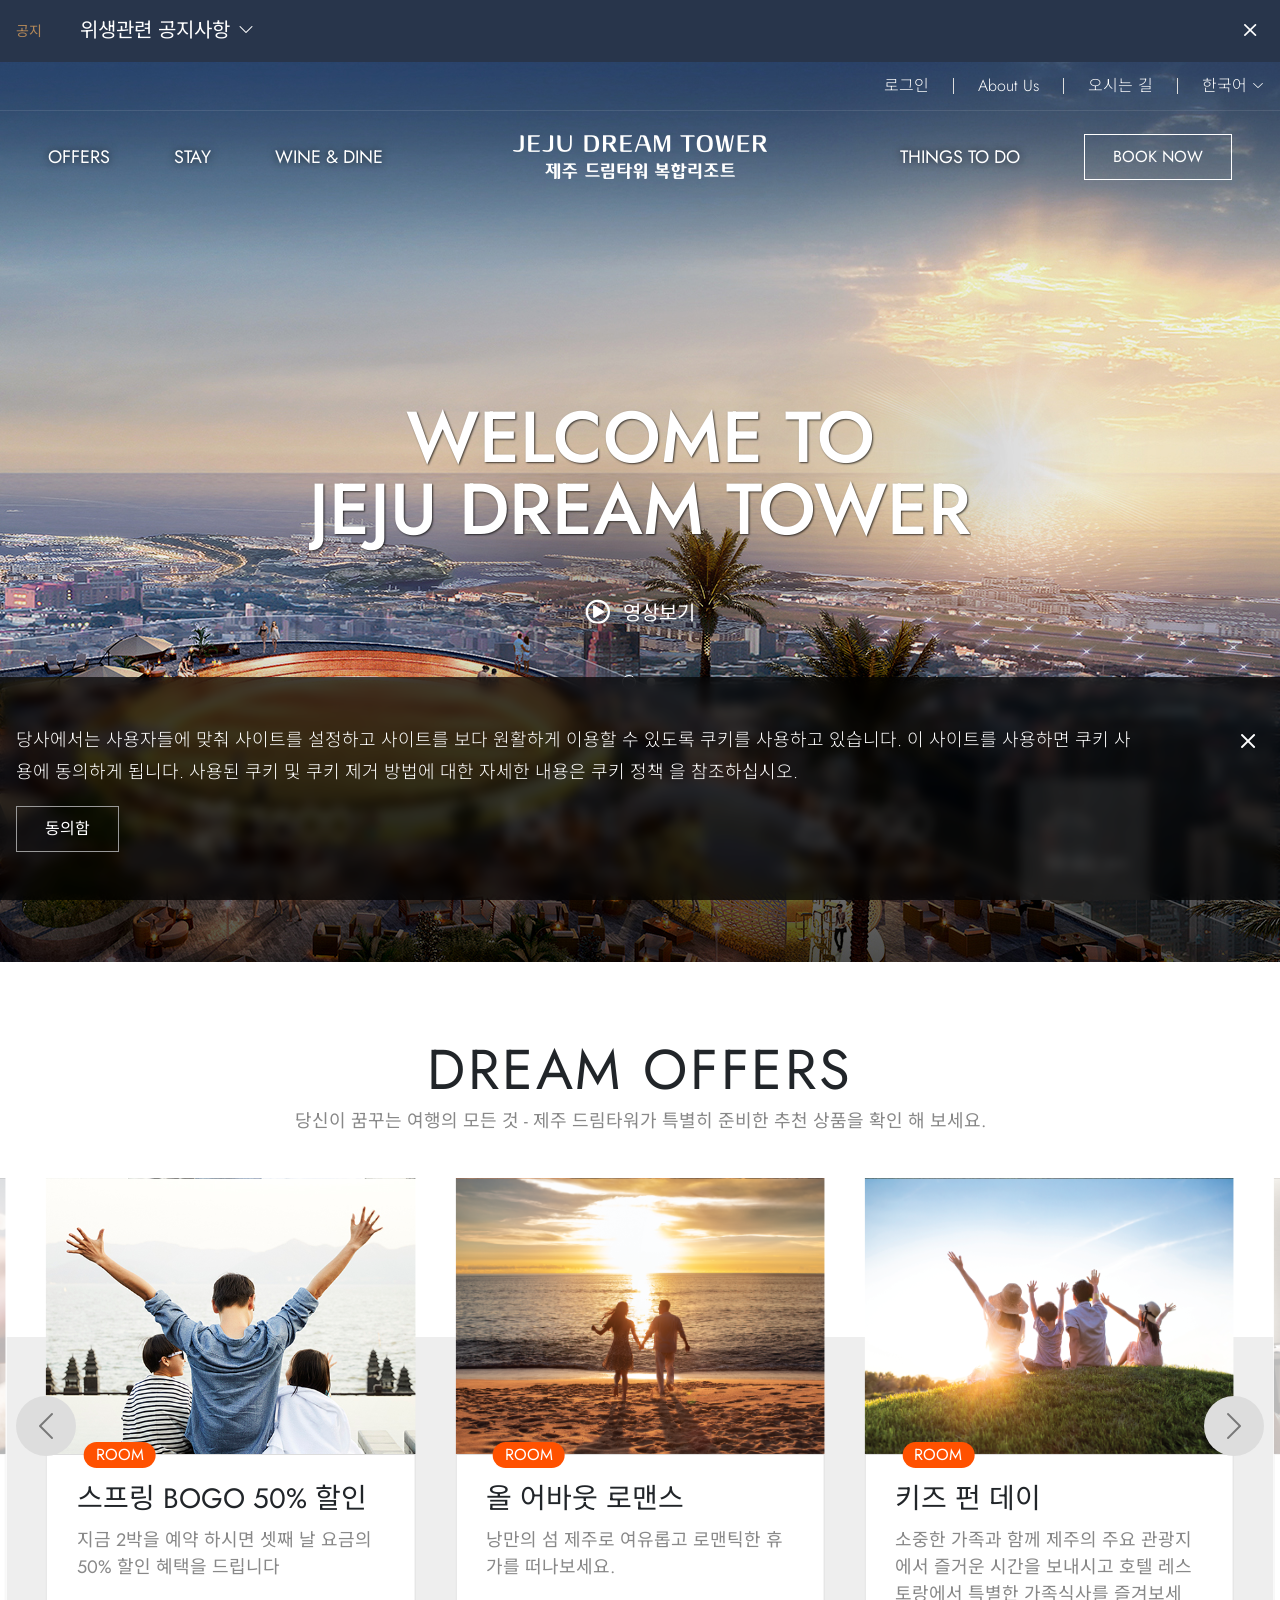
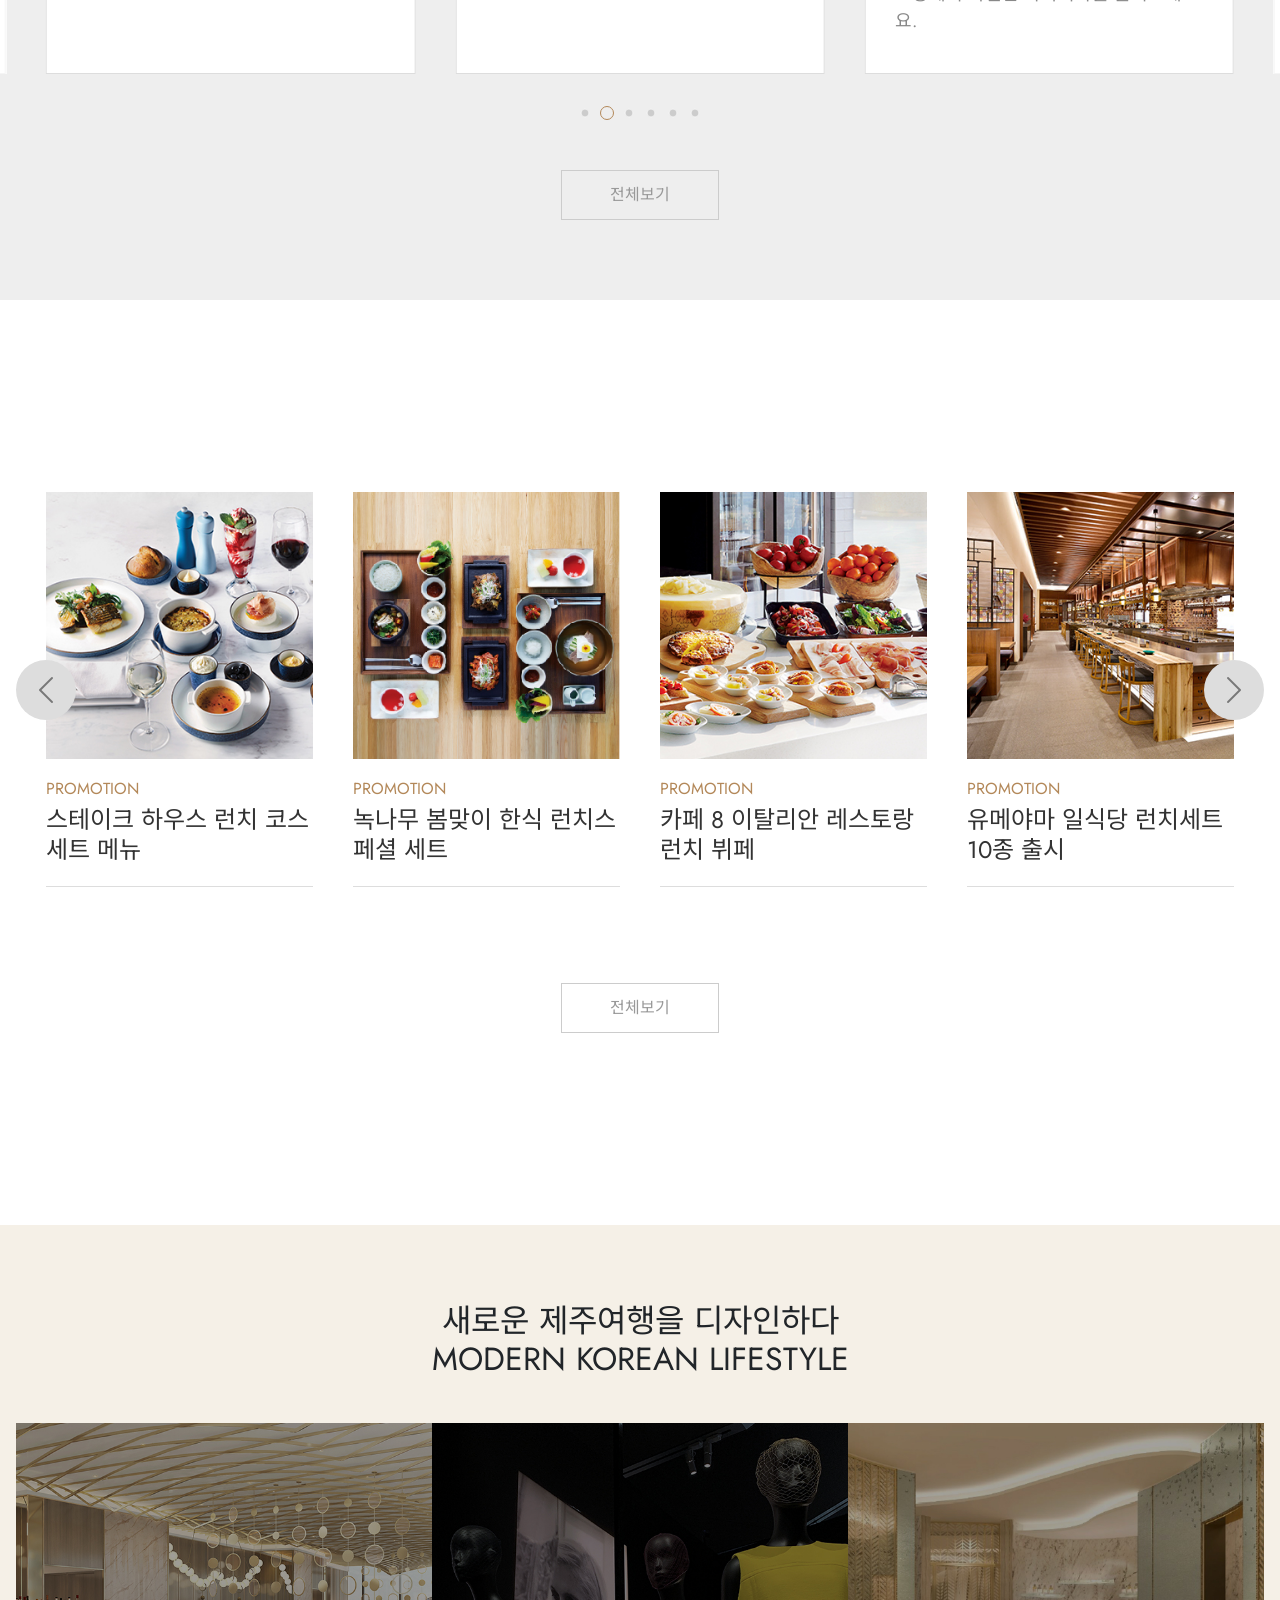
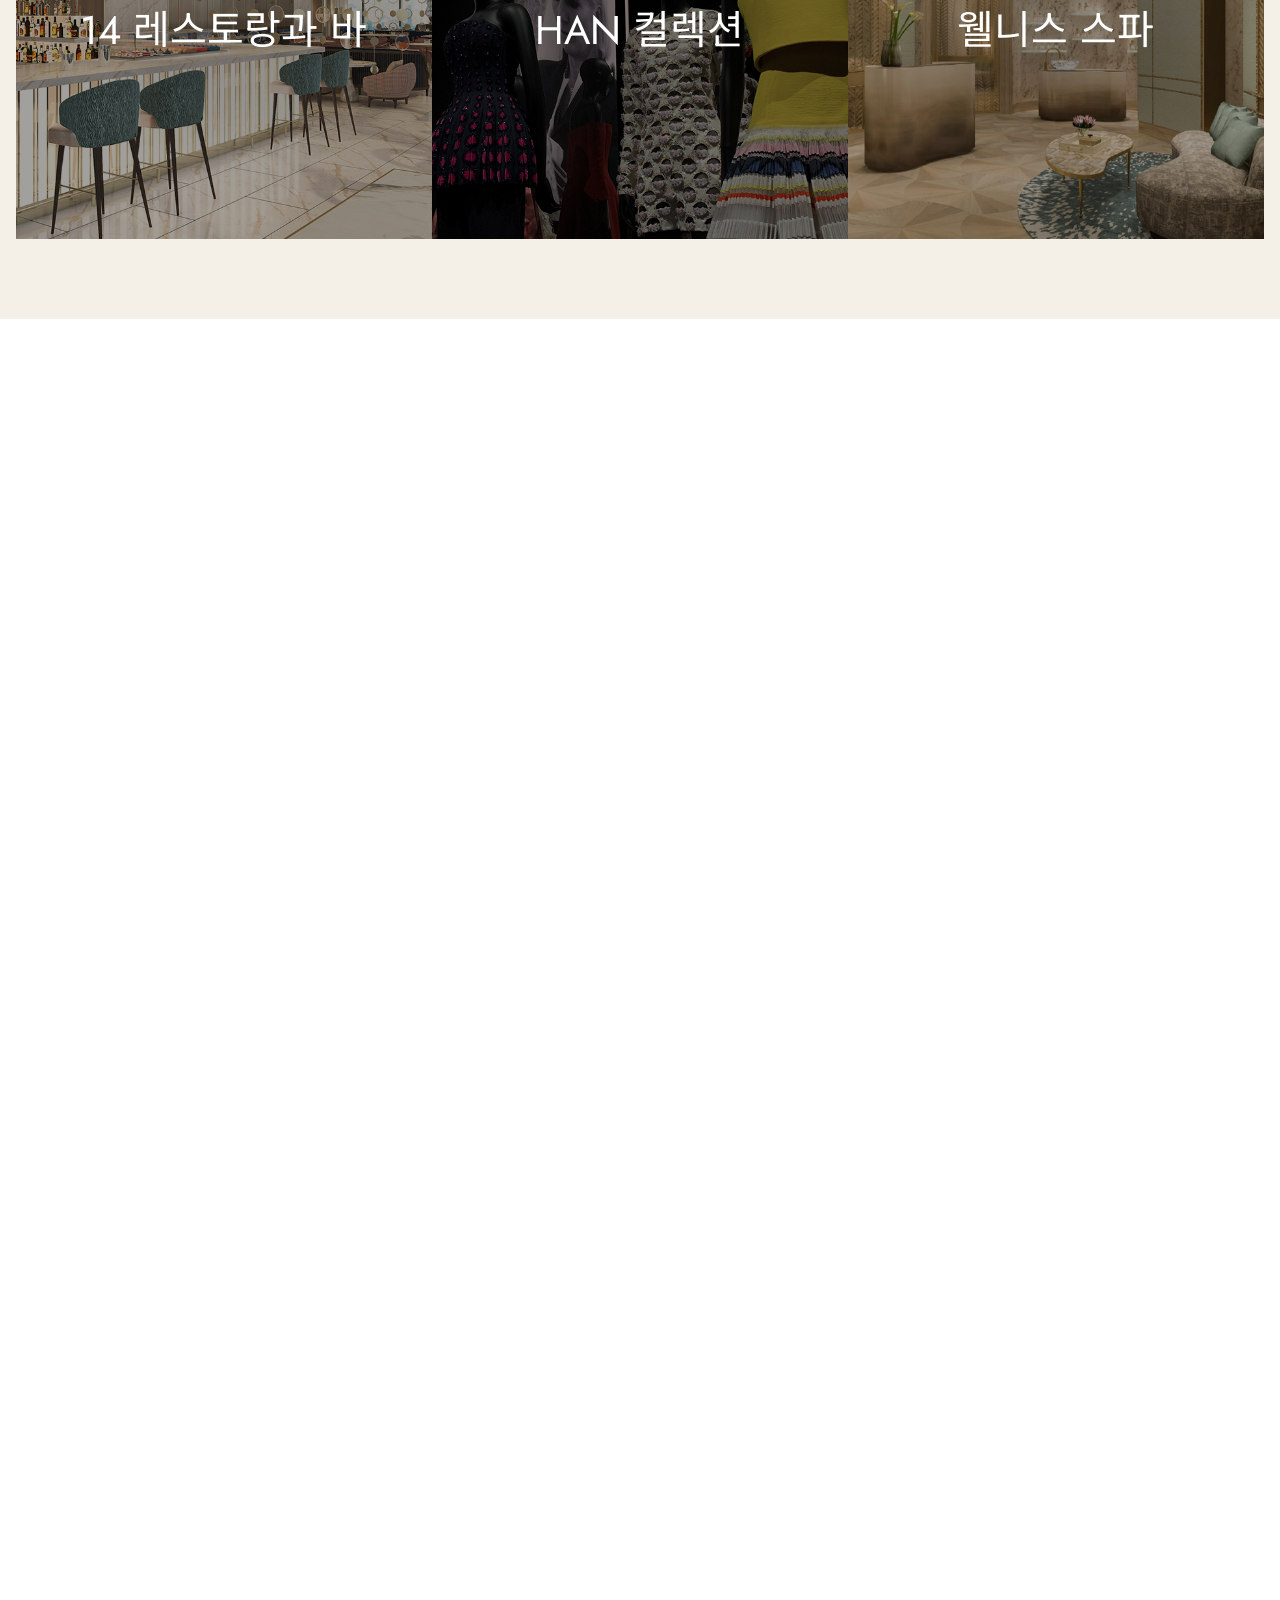
==== commit 5ed33e5d: "style" ====
--- a/html/index.html
+++ b/html/index.html
@@ -259,7 +259,7 @@
 				<div class="swiper-container">
 					<ul class="slide-wrap swiper-wrapper">
 						<li class="slide swiper-slide">
-							<div class="img-wrap ratio" data-ratio="0.75">
+							<div class="img-wrap ratio-wrap" data-ratio="0.75">
 								<div class="ratio-bg" style="background-image: url(../img/index/3211.png);"></div>
 							</div>
 							<div class="cont-wrap">
@@ -269,7 +269,7 @@
 							</div>
 						</li>
 						<li class="slide swiper-slide">
-							<div class="img-wrap ratio" data-ratio="0.75">
+							<div class="img-wrap ratio-wrap" data-ratio="0.75">
 								<div class="ratio-bg" style="background-image: url(../img/index/3424.jpg);"></div>
 							</div>
 							<div class="cont-wrap">
@@ -279,7 +279,7 @@
 							</div>
 						</li>
 						<li class="slide swiper-slide">
-							<div class="img-wrap ratio" data-ratio="0.75">
+							<div class="img-wrap ratio-wrap" data-ratio="0.75">
 								<div class="ratio-bg" style="background-image: url(../img/index/3208.png);"></div>
 							</div>
 							<div class="cont-wrap">
@@ -289,7 +289,7 @@
 							</div>
 						</li>
 						<li class="slide swiper-slide">
-							<div class="img-wrap ratio" data-ratio="0.75">
+							<div class="img-wrap ratio-wrap" data-ratio="0.75">
 								<div class="ratio-bg" style="background-image: url(../img/index/3202.png);"></div>
 							</div>
 							<div class="cont-wrap">
@@ -299,7 +299,7 @@
 							</div>
 						</li>
 						<li class="slide swiper-slide">
-							<div class="img-wrap ratio" data-ratio="0.75">
+							<div class="img-wrap ratio-wrap" data-ratio="0.75">
 								<div class="ratio-bg" style="background-image: url(../img/index/3196.png);"></div>
 							</div>
 							<div class="cont-wrap">
@@ -309,7 +309,7 @@
 							</div>
 						</li>
 						<li class="slide swiper-slide">
-							<div class="img-wrap ratio" data-ratio="0.75">
+							<div class="img-wrap ratio-wrap" data-ratio="0.75">
 								<div class="ratio-bg" style="background-image: url(../img/index/3190.png);"></div>
 							</div>
 							<div class="cont-wrap">
@@ -350,7 +350,66 @@
 
 	<!-- style-wrapper -->
 	<section class="style-wrapper">
-
+		<div class="wrapper-lg">
+			<div class="title-wrap">
+				<h3 class="title">새로운 제주여행을 디자인하다</h3>
+				<h3 class="title">MODERN KOREAN LIFESTYLE</h3>
+			</div>
+			<div class="list-wrap">
+				<div class="list ratio-wrap" data-ratio="1">
+					<div class="ratio-bg" style="background-image: url(../img/index/ent01.jpg);"></div>
+					<div class="hover-bg"></div>
+					<div class="hover-cont">
+						<h3 class="title">14 레스토랑과 바</h3>
+						<div class="bar"></div>
+						<div class="content moving-stage">
+							<div class="moving-box">
+								각국의 영감이 깃든 정통 요리부터 편안하게 즐기는 캐주얼 스낵까지 아시아와 유럽 대륙을 넘나드는 미식의 세계
+							</div>
+						</div>
+						<div class="moving-stage">
+							<button class="bt-ghost moving-box">전체보기</button>
+						</div>
+					</div>
+				</div>
+				<div class="list ratio-wrap" data-ratio="1">
+					<div class="ratio-bg" style="background-image: url(../img/index/ent03.jpg);"></div>
+					<div class="hover-bg"></div>
+					<div class="hover-cont">
+						<h3 class="title">HAN 컬렉션</h3>
+						<div class="bar"></div>
+						<div class="content moving-stage">
+							<div class="moving-box">
+								뉴욕 소호의 스타일리시함과 런던 하이 스트릿의 감성을 넘어 200여명의 K패션 디자이너들이 전해드리는 트렌디 패션 제안
+							</div>
+						</div>
+						<div class="moving-stage">
+							<button class="bt-ghost moving-box">전체보기</button>
+						</div>
+					</div>
+				</div>
+				<div class="list ratio-wrap" data-ratio="1">
+					<div class="ratio-bg" style="background-image: url(../img/index/ent02.jpg);"></div>
+					<div class="hover-bg"></div>
+					<div class="hover-cont">
+						<h3 class="title">웰니스 스파</h3>
+						<div class="bar"></div>
+						<div class="content moving-stage">
+							<div class="moving-box">
+								코리안 모던 찜질방과 유럽의 향기를 담은 스파에서 나른한 여유를 제주의 풍광을 품은 인피니티 풀에서 이국적인 낭만을
+							</div>
+						</div>
+						<div class="bt-wrap moving-stage">
+							<div class="moving-box">
+								<button class="bt-ghost">찜질 스파</button>
+								<button class="bt-ghost">로즈베이 스파</button>
+								<button class="bt-ghost">포디엄 풀데크</button>
+							</div>
+						</div>
+					</div>
+				</div>
+			</div>
+		</div>
 	</section>
 
 	<!-- room-wrapper -->
--- a/css/common.css
+++ b/css/common.css
@@ -6,6 +6,7 @@
 /********************** 글로벌 설정 *********************/
 html, body {font-size: 16px; font-family: 'Jost', 'Noto Sans KR', sans-serif; height: 10000px;}
 .wrapper {width: 1368px; margin: auto;}
+.wrapper-lg {width: 1568px; margin: auto;}
 .bt-ghost {padding: .875em 1.75em; border: 1px solid #999; color: #fff; transition: all .5s;}
 .bt-ghost:hover {background-color: #fff; color: #b38859;}
 .bt-ghost.gold {border: 1px solid #fff;}
@@ -27,6 +28,8 @@
 .bt-slide {background-color: #ddd; color: #777; width: 60px; height: 60px; position: absolute; top: calc(50% - 30px); z-index: 90; border-radius: 50%; display: flex; align-items: center; justify-content: center; font-size: 2em; cursor: pointer;}
 .bt-slide.left {left: 0;}
 .bt-slide.right {right: 0;}
+
+
 
 
 /********************** notice-wrapper *********************/
@@ -116,6 +119,10 @@
 
 
 /********************** 반응형 설정 *********************/
+@media (max-width: 1599px) {
+	.wrapper-lg {width: calc(100% - 2rem); margin: 0 1rem;}
+}
+
 @media (max-width: 1399px) {
 	.wrapper {width: calc(100% - 2rem); margin: 0 1rem;}
 }
--- a/css/index.css
+++ b/css/index.css
@@ -92,6 +92,30 @@
 
 
 /********************** style-wrapper *********************/
+.style-wrapper {background-color: #f5f0e7;}
+.style-wrapper .list-wrap {display: flex;}
+.style-wrapper .list {flex: 0 0 33.3333%; position: relative;}
+.style-wrapper .list .hover-bg {background-color: rgba(179, 136, 89, 0.95); opacity: 0; width: 100%; height: 100%; position: absolute; top: 0; left: 0; transition: all .5s;}
+.style-wrapper .list:hover .hover-bg {opacity: 1;}
+
+.style-wrapper .list .hover-cont {width: 100%; height: 100%; position: absolute; top: 0; left: 0; display: flex; flex-direction: column; justify-content: center; align-items: center; padding: 10%; color: #fff;}
+.style-wrapper .list .title {font-size: 2.5em;}
+.style-wrapper .list .bar {}
+.style-wrapper .list .content {font-size: 1.125em; width: 80%; line-height: 1.5; text-align: center;}
+.style-wrapper .list .bt-ghost {border: 1px solid #fff;}
+.style-wrapper .list .bt-wrap {width: 80%;}
+.style-wrapper .list .bt-wrap > div {display: flex; flex-wrap: wrap; justify-content: space-between;}
+.style-wrapper .list .bt-wrap .bt-ghost {margin-bottom: 10px; flex: 0 0 calc(50% - 5px);}
+.style-wrapper .list .bt-wrap .bt-ghost:last-child {flex: 0 0 100%;}
+
+/* moving-aniamtion */
+.style-wrapper .list .bar {width: 30px; height: 2px; background-color: #fff; margin: 0; transition: transform .35s; transform: scaleX(0);}
+.style-wrapper .list .moving-stage {overflow: hidden; height: 0; margin-bottom: 0;}
+.style-wrapper .list .moving-box {transition: all .35s; transform: translateY(100%); opacity: 0;}
+.style-wrapper .list:hover .bar {transform: scaleX(1); margin: 2em auto 1.5em auto;}
+.style-wrapper .list:hover .moving-stage {height: auto;}
+.style-wrapper .list:hover .moving-stage.content {margin-bottom: 2.5em;}
+.style-wrapper .list:hover .moving-box { transform: translateY(0); opacity: 1;}
 
 
 
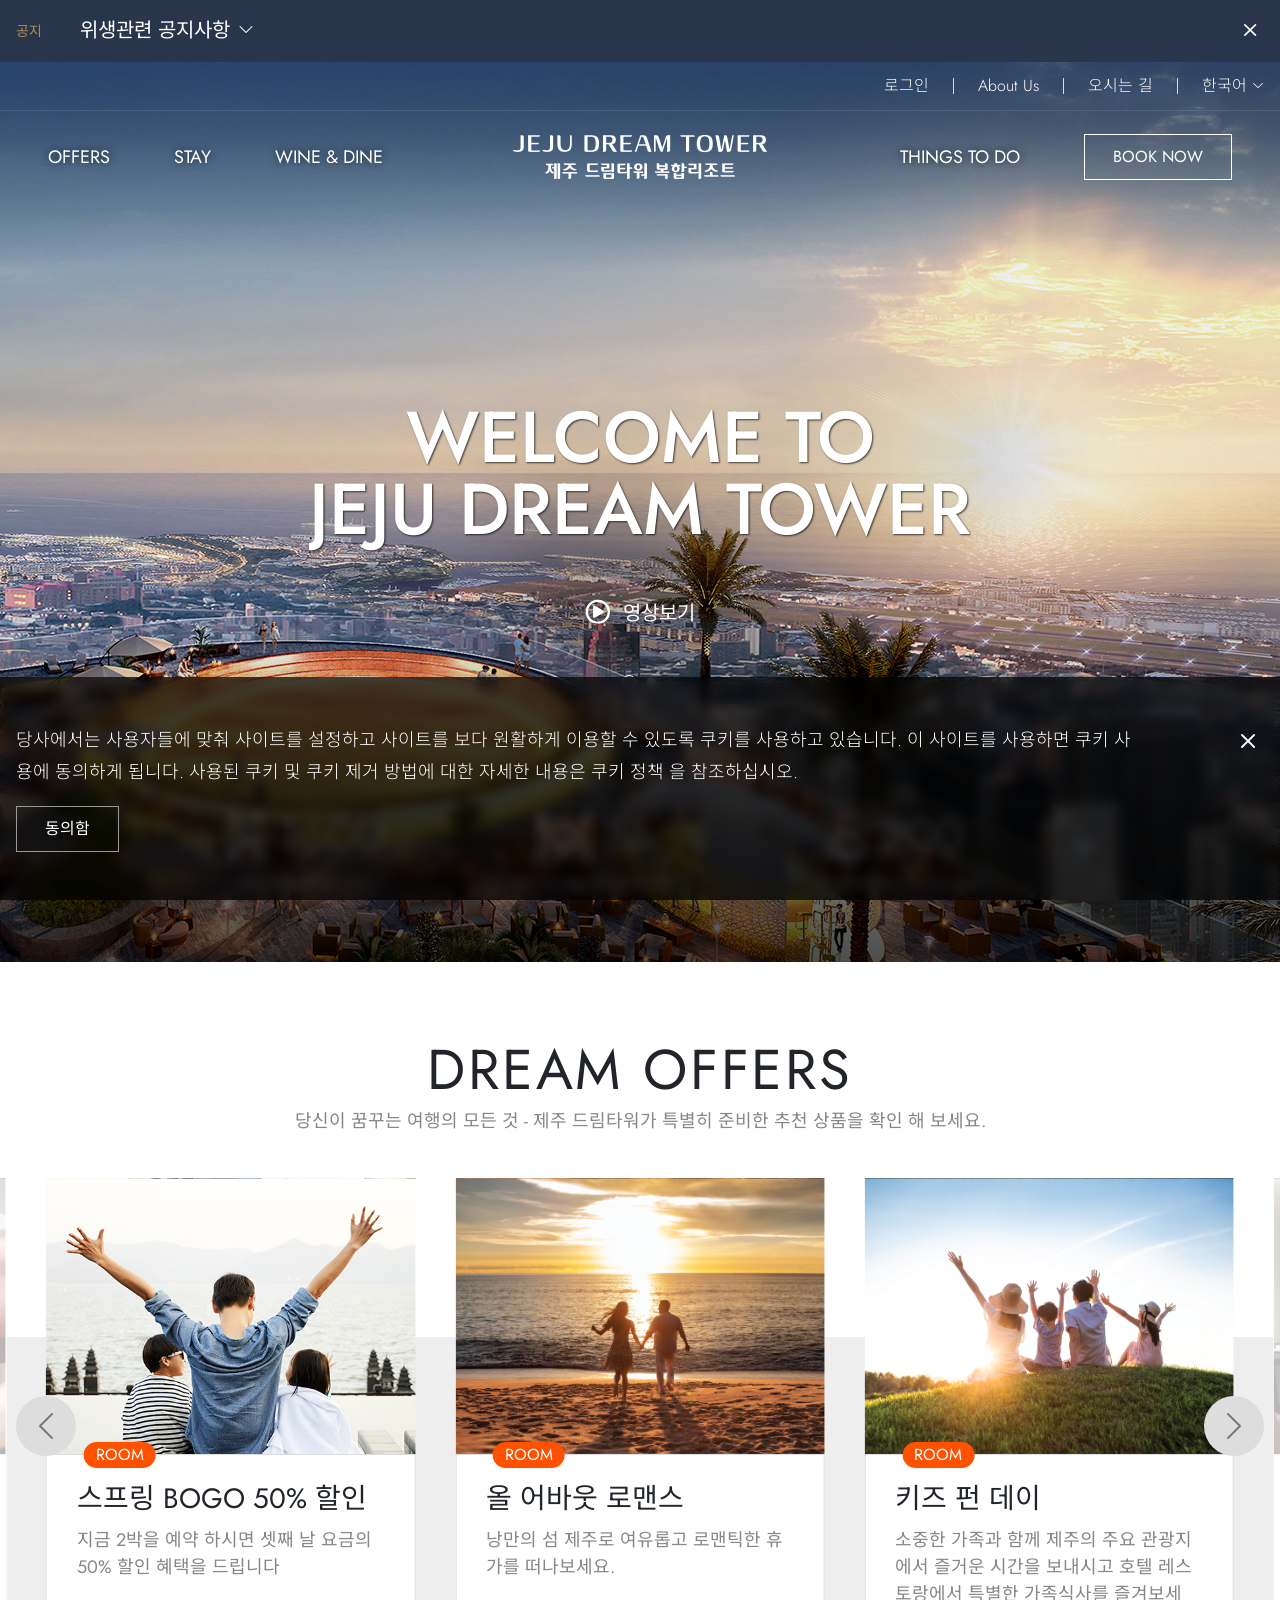
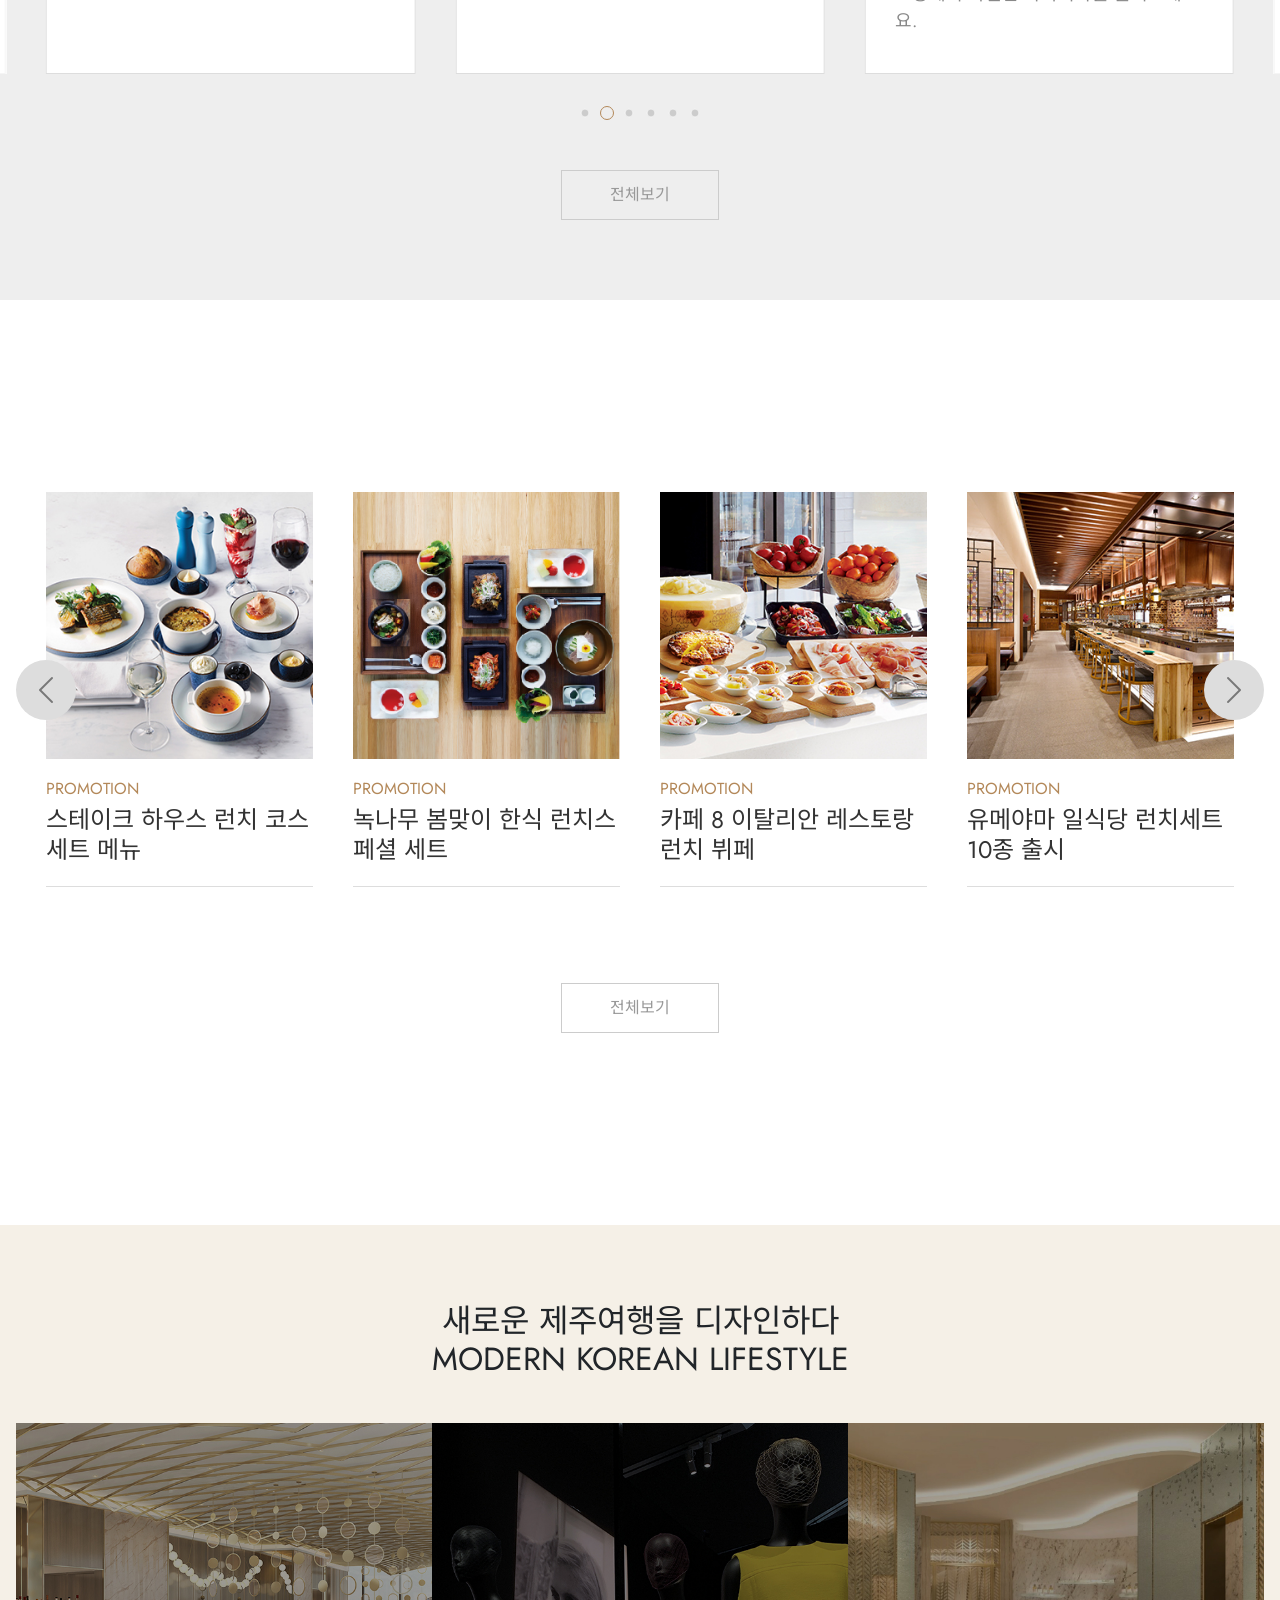
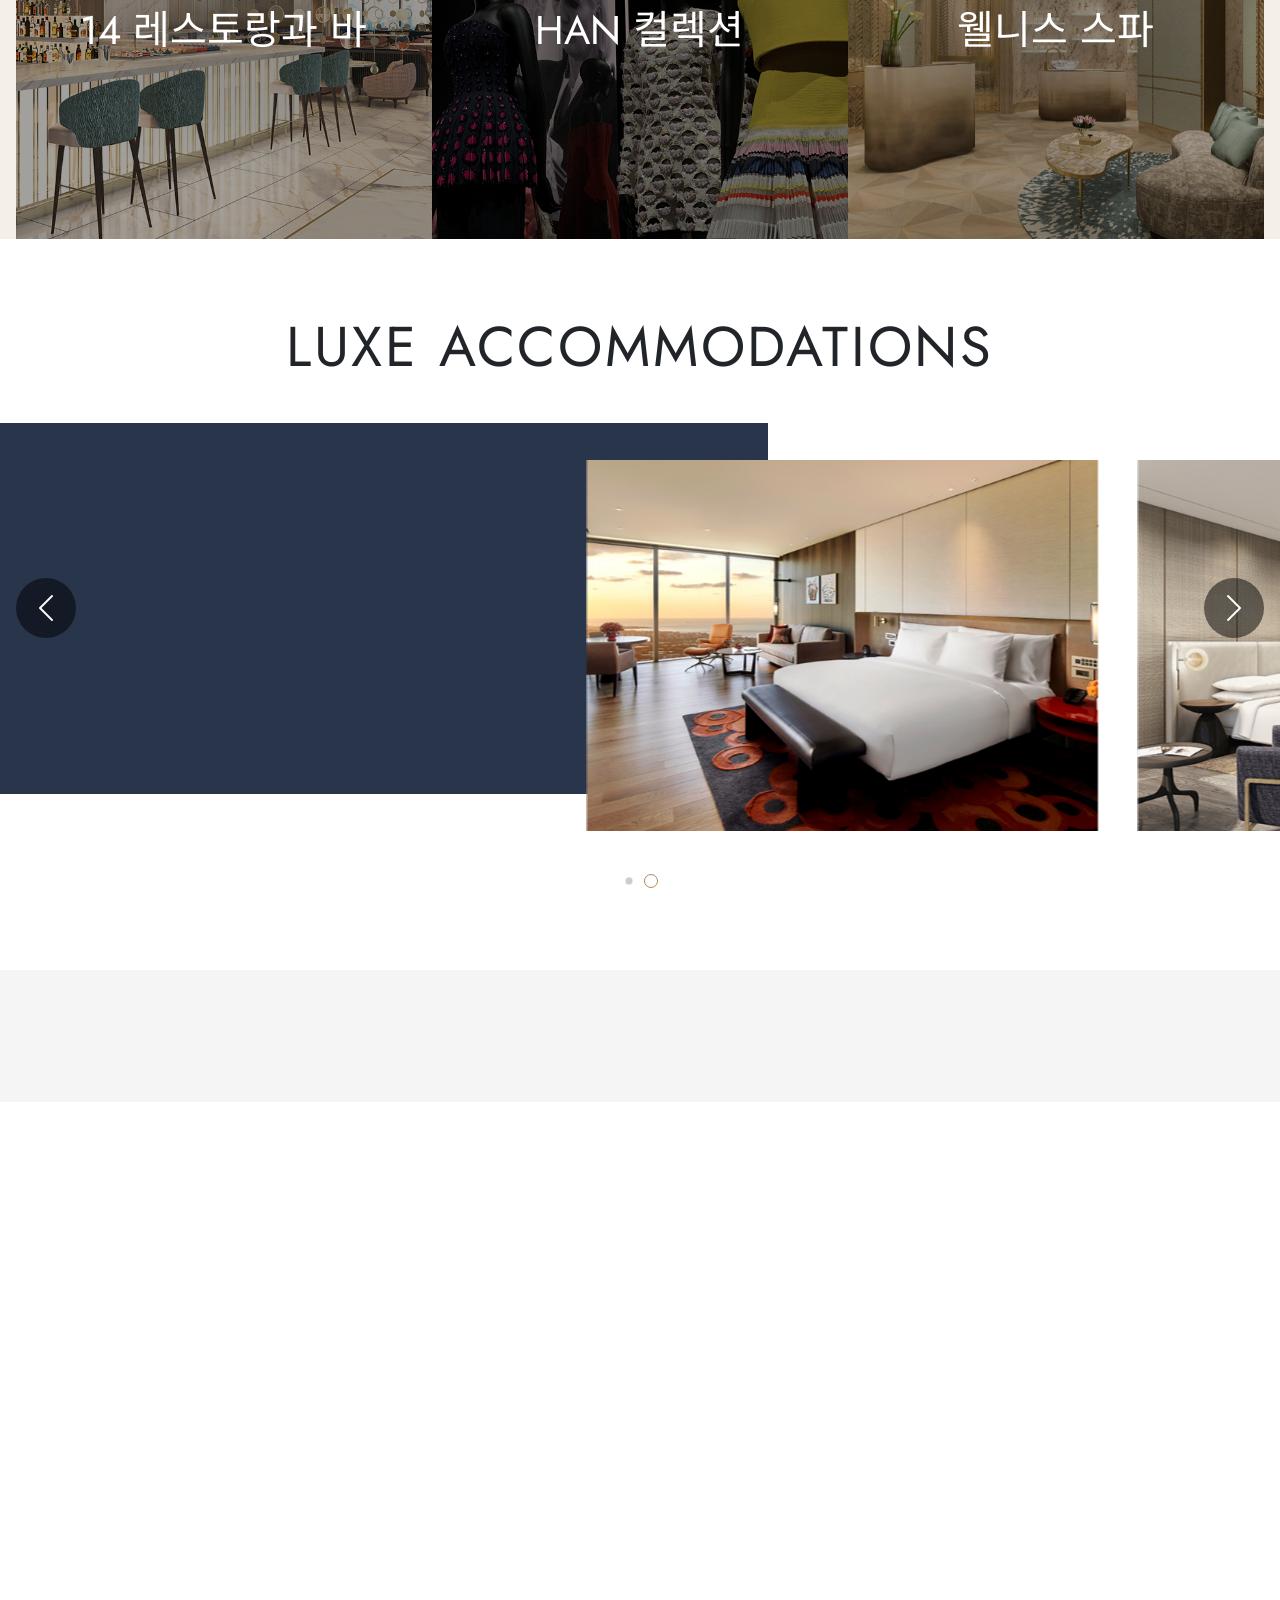
==== commit 564368c9: "svc" ====
--- a/html/index.html
+++ b/html/index.html
@@ -241,7 +241,7 @@
 					</div>
 					<div>
 						<div class="date"></div>
-						<div class="time"><span>10:42</span> <small>AM</small></div>
+						<div class="time"><span></span> <small></small></div>
 					</div>
 				</li>
 			</ul>
@@ -257,7 +257,7 @@
 			</div>
 			<div class="slide-stage">
 				<div class="swiper-container">
-					<ul class="slide-wrap swiper-wrapper">
+					<ul class="slide-wrapper swiper-wrapper">
 						<li class="slide swiper-slide">
 							<div class="img-wrap ratio-wrap" data-ratio="0.75">
 								<div class="ratio-bg" style="background-image: url(../img/index/3211.png);"></div>
@@ -337,7 +337,7 @@
 		<div class="wrapper">
 			<div class="slide-stage">
 				<div class="swiper-container">
-					<ul class="slide-wrap swiper-wrapper"><!-- 데이터가 들어가는곳 --></ul>
+					<ul class="slide-wrapper swiper-wrapper"><!-- 데이터가 들어가는곳 --></ul>
 				</div>
 				<i class="bt-slide left bi-chevron-left"></i>
 				<i class="bt-slide right bi-chevron-right"></i>
@@ -414,7 +414,42 @@
 
 	<!-- room-wrapper -->
 	<section class="room-wrapper">
-
+			<div class="title-wrap">
+				<h2 class="title">LUXE ACCOMMODATIONS</h2>
+			</div>
+			<div class="slide-stage">
+				<div class="slide-bg">
+					<div class="wrapper-xl">
+						<div class="swiper-container">
+							<ul class="slide-wrapper swiper-wrapper">
+								<li class="slide swiper-slide">
+									<img src="../img/index/room01.jpg" alt="룸" class="w-100">
+								</li>
+								<li class="slide swiper-slide">
+									<img src="../img/index/room02.jpg" alt="룸" class="w-100">
+								</li>
+							</ul>
+						</div>
+						<i class="bt-slide gold left bi-chevron-left"></i>
+						<i class="bt-slide gold right bi-chevron-right"></i>
+						<div class="desc-wrapper">
+							<div class="tag moving-stage">
+								<div class="moving-box"></div>
+							</div>
+							<h3 class="title moving-stage">
+								<div class="moving-box"></div>
+							</h3>
+							<div class="desc moving-stage">
+								<div class="moving-box"></div>
+							</div>
+							<div class="bt-wrap moving-stage">
+								<button class="bt-ghost moving-box">전체보기</button>
+							</div>
+						</div>
+					</div>
+				</div>
+				<div class="pager-wrapper pager-slide"></div>
+			</div>
 	</section>
 
 	<!-- svc-wrapper -->
--- a/css/common.css
+++ b/css/common.css
@@ -5,8 +5,9 @@
 
 /********************** 글로벌 설정 *********************/
 html, body {font-size: 16px; font-family: 'Jost', 'Noto Sans KR', sans-serif; height: 10000px;}
-.wrapper {width: 1368px; margin: auto;}
-.wrapper-lg {width: 1568px; margin: auto;}
+.wrapper {width: 1368px; margin: auto; position: relative;}
+.wrapper-lg {width: 1568px; margin: auto; position: relative;}
+.wrapper-xl {width: 1768px; margin: auto; position: relative;}
 .bt-ghost {padding: .875em 1.75em; border: 1px solid #999; color: #fff; transition: all .5s;}
 .bt-ghost:hover {background-color: #fff; color: #b38859;}
 .bt-ghost.gold {border: 1px solid #fff;}
@@ -26,6 +27,8 @@
 .pager-wrapper .pager.active,
 .pager-wrapper .swiper-pagination-bullet-active {border: 1px solid #fff; background-color: transparent; transform: scale(1); opacity: 1;}
 .bt-slide {background-color: #ddd; color: #777; width: 60px; height: 60px; position: absolute; top: calc(50% - 30px); z-index: 90; border-radius: 50%; display: flex; align-items: center; justify-content: center; font-size: 2em; cursor: pointer;}
+.bt-slide.gold {background-color: rgba(0, 0, 0, .5); color: #fff; transition: all .5s;}
+.bt-slide.gold:hover {background-color: #b38859;}
 .bt-slide.left {left: 0;}
 .bt-slide.right {right: 0;}
 
@@ -119,6 +122,10 @@
 
 
 /********************** 반응형 설정 *********************/
+@media (max-width: 1799px) {
+	.wrapper-xl {width: calc(100% - 2rem); margin: 0 1rem;}
+}
+
 @media (max-width: 1599px) {
 	.wrapper-lg {width: calc(100% - 2rem); margin: 0 1rem;}
 }
--- a/css/index.css
+++ b/css/index.css
@@ -1,8 +1,12 @@
-body > section {position: relative; z-index: 3; background-color: #fff; padding: 5em 0;}
+body > section {position: relative; z-index: 3; background-color: #fff; padding: 5em 0; width: 100%; overflow: hidden;}
 .title-wrap {text-align: center; margin-bottom: 3em;}
 .title-wrap h2.title {font-size: 3.5em; margin-bottom: .25em; font-family: 'Jost', sans-serif; letter-spacing: .05em;}
 .title-wrap h3.title {font-size: 2em; margin-bottom: .175em;}
 .title-wrap h4.title {font-size: 1.125em; margin-bottom: .125em; color: #888;}
+
+.slide-stage .box {width: 200%; height: 100%; position: absolute; top: 0; z-index: 15;}
+.slide-stage .box.left {background-image: linear-gradient(to left, rgba(255, 255, 255, .7), rgba(255, 255, 255, 1) 50%, rgba(255, 255, 255, 1));}
+.slide-stage .box.right {background-image: linear-gradient(to right, rgba(255, 255, 255, .7), rgba(255, 255, 255, 1) 50%, rgba(255, 255, 255, 1));}
 
 /********************** main-wrapper *********************/
 .main-wrapper {width: 100%; height: 100vh;}
@@ -66,9 +70,9 @@
 .dream-wrapper .slide-stage .cont-wrap .tag {font-size: 1em; color: #fff; background-color: #ff5100; padding: 0 .75em; position: absolute; height: 26px; line-height: 26px; border-radius: 13px; top: -13px; left: 10%;}
 .dream-wrapper .slide-stage .pager-slide {text-align: center; margin-top: 2em; position: absolute; width: 100%;}
 .dream-wrapper .slide-stage .pager-slide .swiper-pagination-bullet-active {border: 1px solid #b38859;}
-.dream-wrapper .slide-stage .box {width: 200%; height: 100%; position: absolute; top: 0; z-index: 15;}
-.dream-wrapper .slide-stage .box.left {left: calc(-200% - 9px); background-image: linear-gradient(to left, rgba(255, 255, 255, .7), rgba(255, 255, 255, 1) 50%, rgba(255, 255, 255, 1));}
-.dream-wrapper .slide-stage .box.right {right: calc(-200% - 9px); background-image: linear-gradient(to right, rgba(255, 255, 255, .7), rgba(255, 255, 255, 1) 50%, rgba(255, 255, 255, 1));}
+
+.dream-wrapper .slide-stage .box.left {left: calc(-200% - 9px);}
+.dream-wrapper .slide-stage .box.right {right: calc(-200% - 9px);}
 
 .dream-wrapper .bt-wrap {text-align: center;}
 .dream-wrapper .bt-wrap .bt-ghost.white {padding: 1em 3em;}
@@ -92,7 +96,7 @@
 
 
 /********************** style-wrapper *********************/
-.style-wrapper {background-color: #f5f0e7;}
+.style-wrapper {background-color: #f5f0e7; padding: 5em 0 0 0;}
 .style-wrapper .list-wrap {display: flex;}
 .style-wrapper .list {flex: 0 0 33.3333%; position: relative;}
 .style-wrapper .list .hover-bg {background-color: rgba(179, 136, 89, 0.95); opacity: 0; width: 100%; height: 100%; position: absolute; top: 0; left: 0; transition: all .5s;}
@@ -109,9 +113,9 @@
 .style-wrapper .list .bt-wrap .bt-ghost:last-child {flex: 0 0 100%;}
 
 /* moving-aniamtion */
-.style-wrapper .list .bar {width: 30px; height: 2px; background-color: #fff; margin: 0; transition: transform .35s; transform: scaleX(0);}
+.style-wrapper .list .bar {width: 30px; height: 2px; background-color: #fff; margin: 0; transition: transform .5s; transform: scaleX(0);}
 .style-wrapper .list .moving-stage {overflow: hidden; height: 0; margin-bottom: 0;}
-.style-wrapper .list .moving-box {transition: all .35s; transform: translateY(100%); opacity: 0;}
+.style-wrapper .list .moving-box {transition: all .5s; transform: translateY(100%); opacity: 0;}
 .style-wrapper .list:hover .bar {transform: scaleX(1); margin: 2em auto 1.5em auto;}
 .style-wrapper .list:hover .moving-stage {height: auto;}
 .style-wrapper .list:hover .moving-stage.content {margin-bottom: 2.5em;}
@@ -119,11 +123,38 @@
 
 
 
+
 /********************** room-wrapper *********************/
-
+.room-wrapper .slide-stage {position: relative; margin-bottom: 6em;}
+.room-wrapper .slide-stage .slide-bg {
+	background-image: linear-gradient(to right, #28354b, #28354b 60%, #fff 60%, #fff);}
+.room-wrapper .slide-stage .swiper-container {width: calc(90% - 60px); transform: translate(45%, 10%);}
+.room-wrapper .slide-stage .pager-slide {text-align: center; margin-top: 5em; position: absolute; width: 100%;}
+.room-wrapper .slide-stage .pager-slide .swiper-pagination-bullet-active {border: 1px solid #b38859;}
+.room-wrapper .desc-wrapper {position: absolute; width: 35%; height: 100%; top: 0; left: 80px; display: flex; flex-direction: column; justify-content: center; align-items: flex-start; color: #fff;}
+.room-wrapper .desc-wrapper .tag {color: #b38859; font-size: 1.125em; margin-bottom: .5em;}
+.room-wrapper .desc-wrapper .title {font-size: 2.5em; margin-bottom: .5em;}
+.room-wrapper .desc-wrapper .desc {font-size: 1.125em; color: #999; line-height: 1.5; font-weight: 300; margin-bottom: 1em;}
+.room-wrapper .desc-wrapper .bt-ghost {border: 1px solid #fff;}
+.room-wrapper .desc-wrapper .moving-stage {overflow: hidden;}
+.room-wrapper .desc-wrapper .moving-box {transition: all .35s; transform: translateY(100%);}
+.room-wrapper .desc-wrapper .moving-box.active {transform: translateY(0);}
 
 
 /********************** svc-wrapper *********************/
+.svc-wrapper {background-image: linear-gradient(#f5f5f5, #f5f5f5 55%, #fff 55% , #fff); padding-bottom: 10em;}
+.svc-wrapper .title-wrap.wrapper {text-align: left; margin-top: 4em;}
+.svc-wrapper .title-wrap.wrapper h3.title {font-size: 2.75em; margin-bottom: .5em;}
+.svc-wrapper .title-wrap.wrapper h4.title {font-weight: 300;}
+.svc-wrapper .slide-stage .swiper-container {overflow: visible;}
+.svc-wrapper .slide-stage .img-wrap {margin-bottom: 2em;}
+.svc-wrapper .slide-stage h4.title {font-size: 2em; color: #444;}
+
+.svc-wrapper .slide-stage .box.left {left: calc(-200% - 39px);}
+.svc-wrapper .slide-stage .box.right {right: calc(-200% - 39px);}
+
+.svc-wrapper .slide-stage .slide {transition: transform .6s;}
+.svc-wrapper .slide-stage .slide.active {transform: translateY(-20%);}
 
 
 
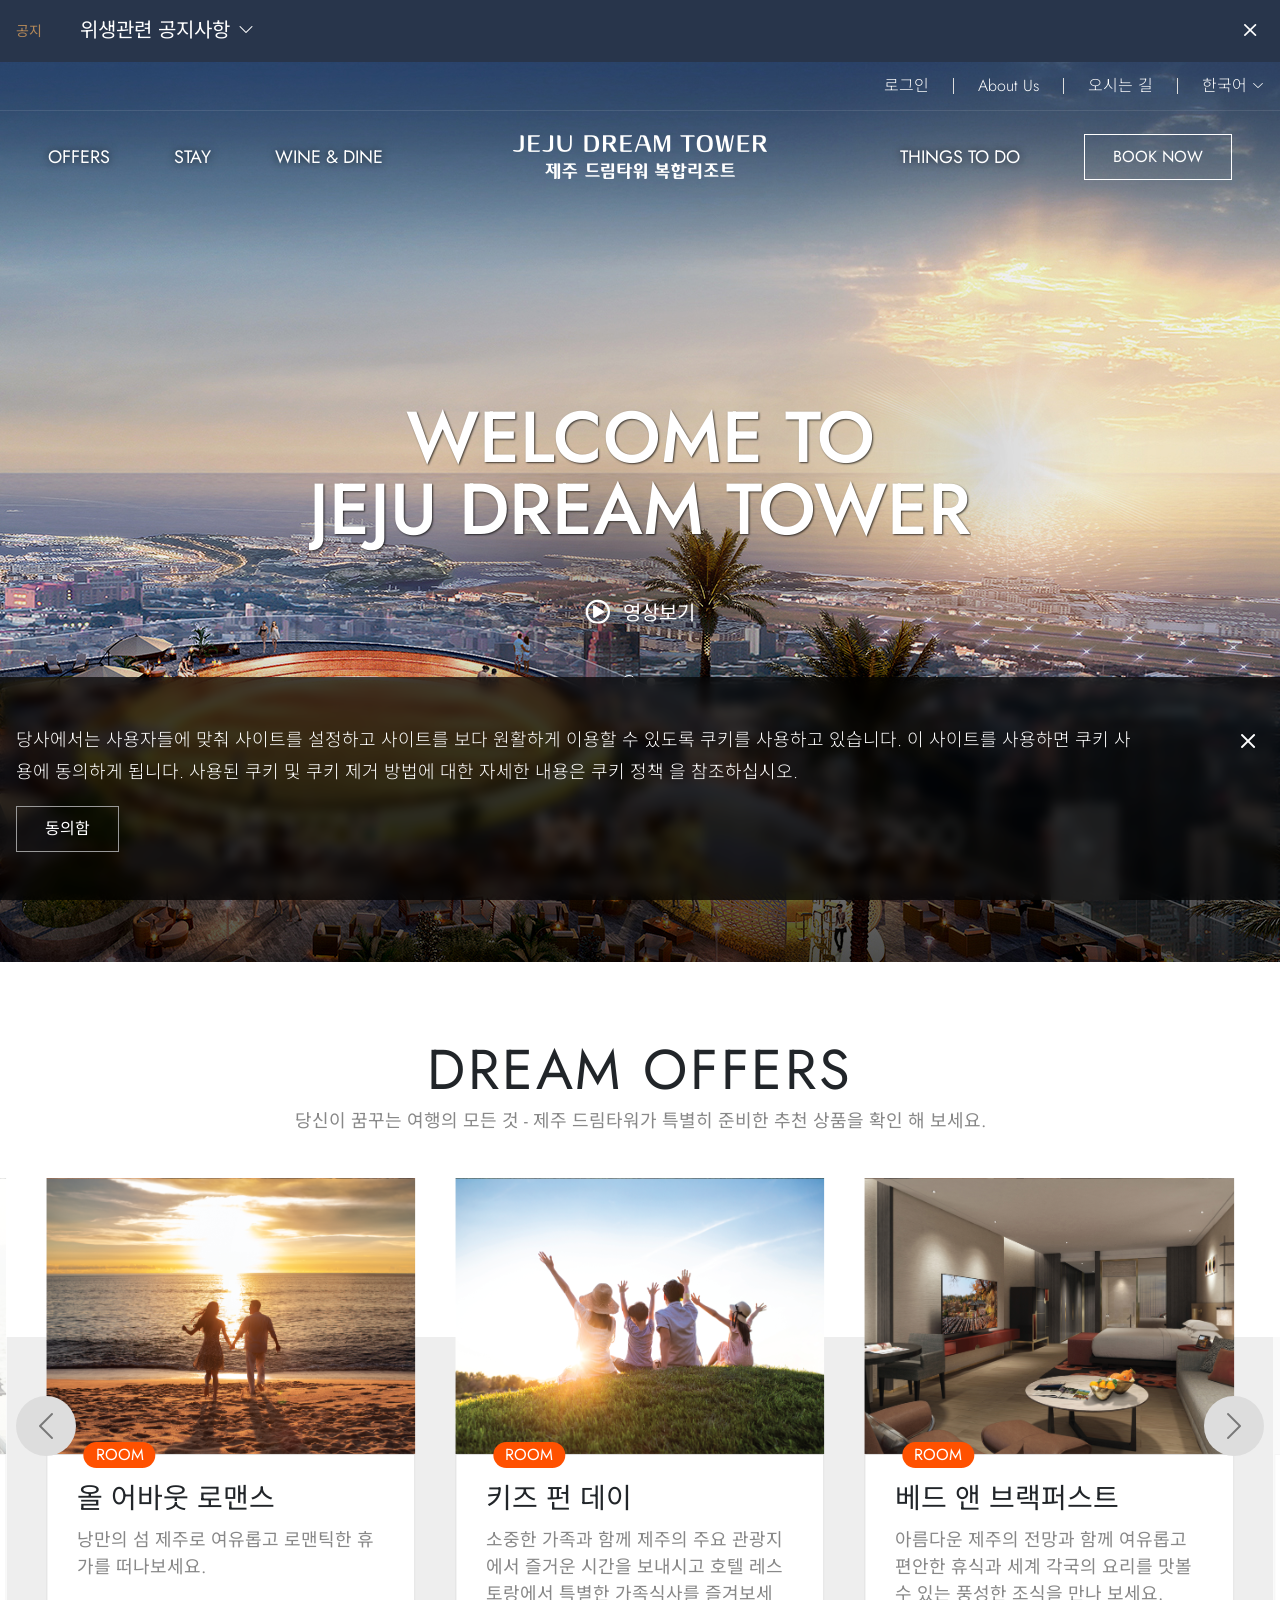
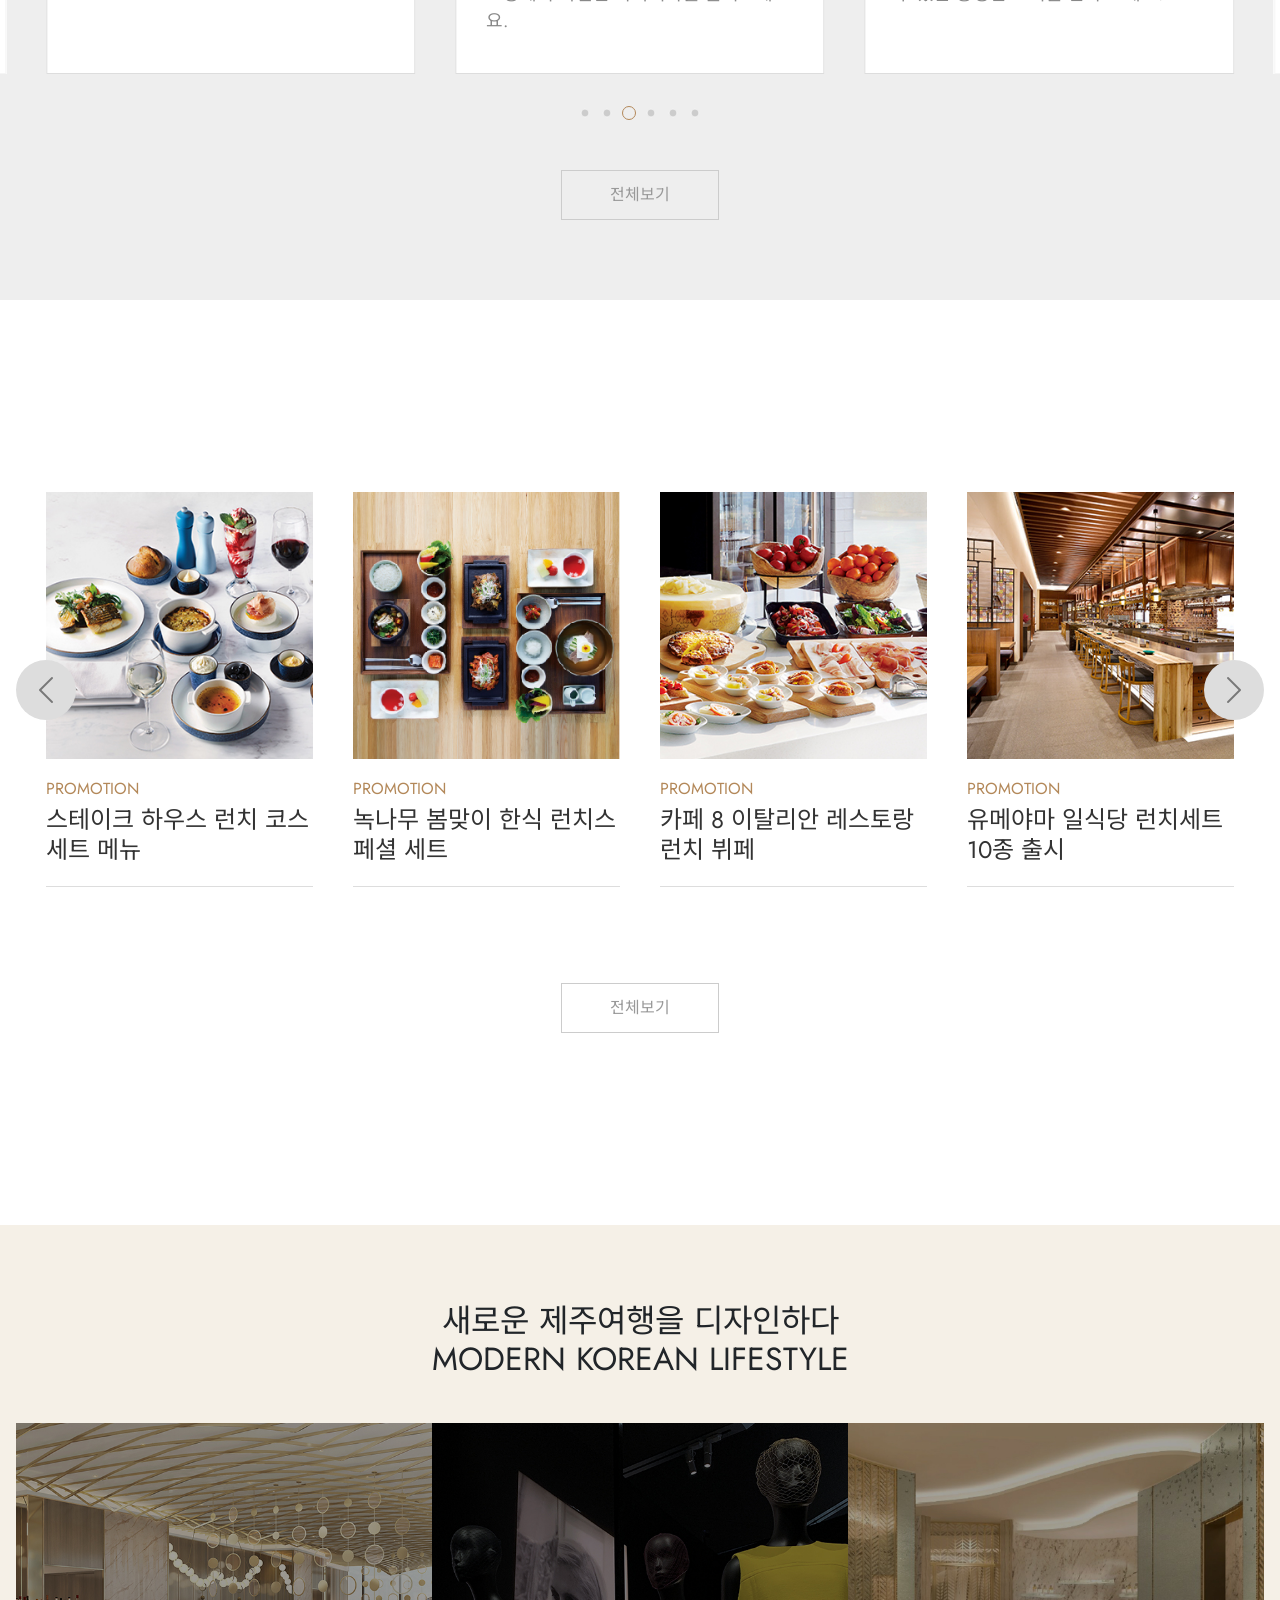
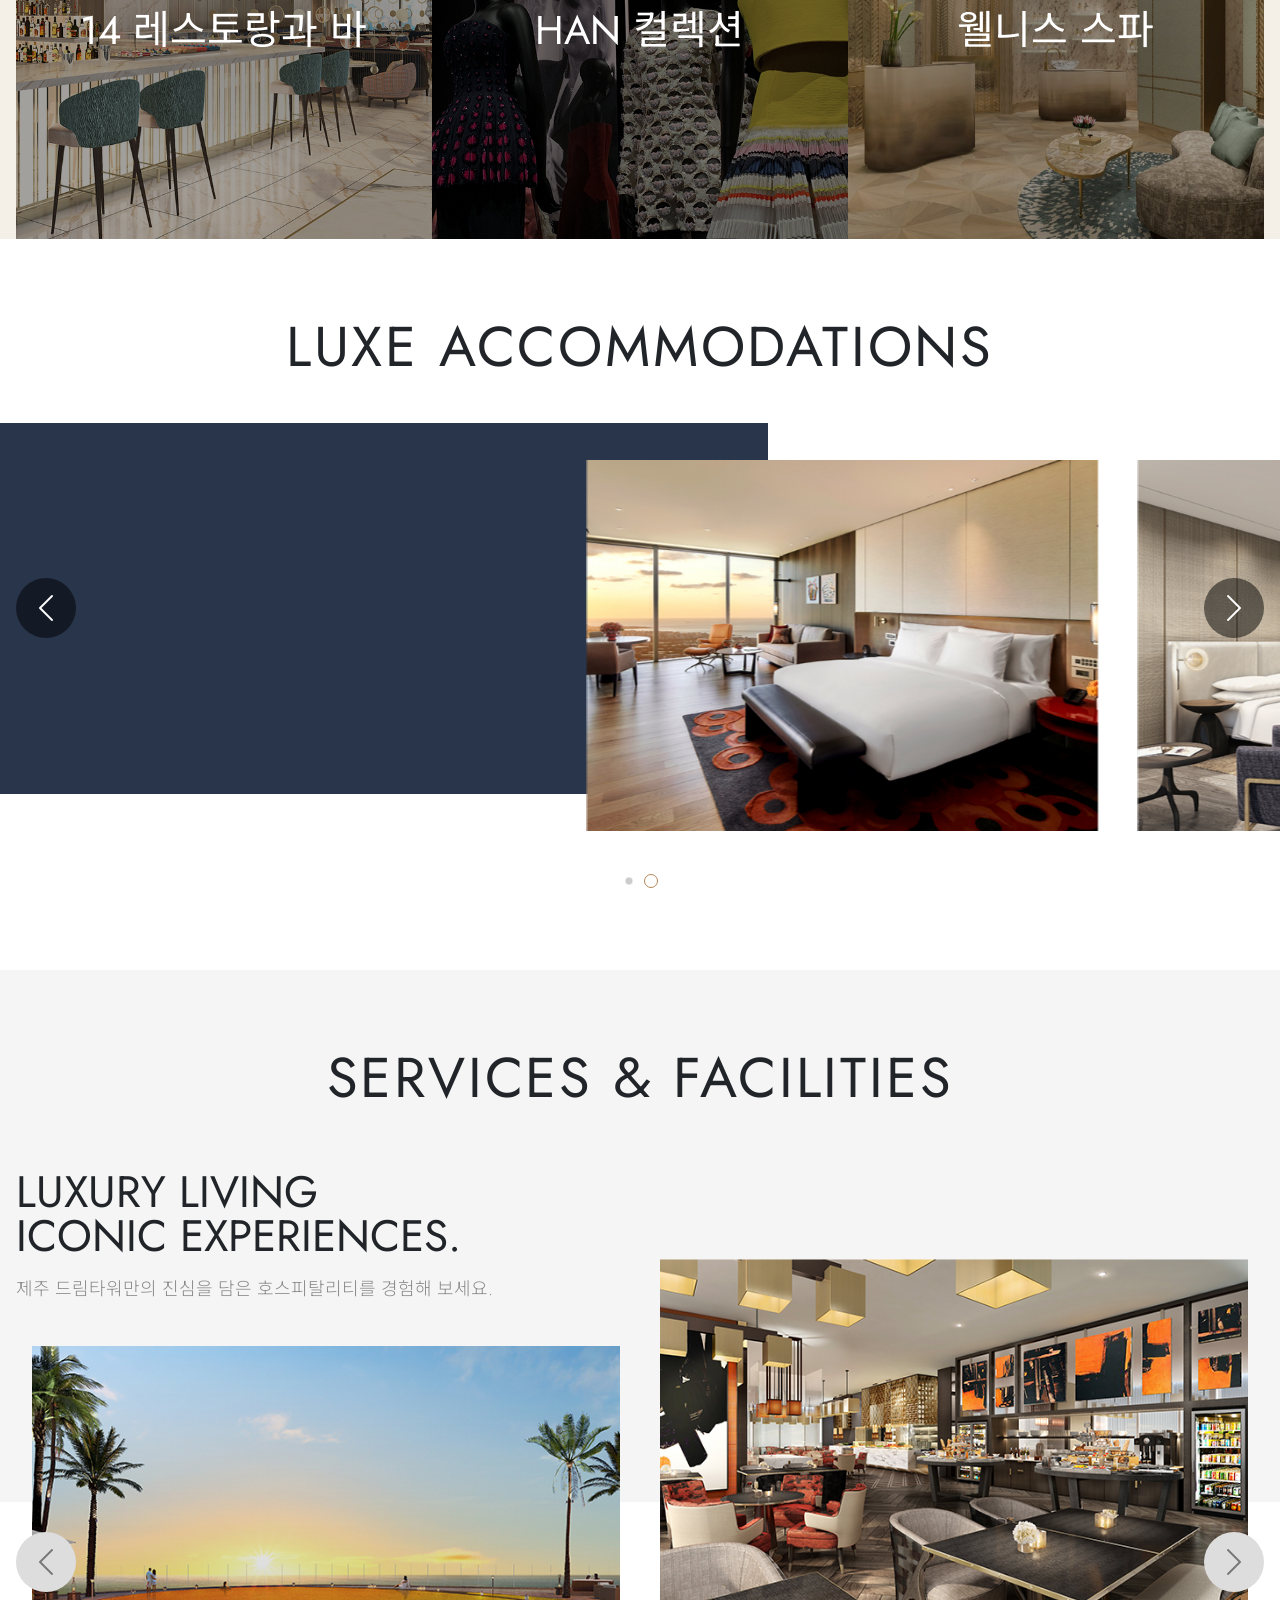
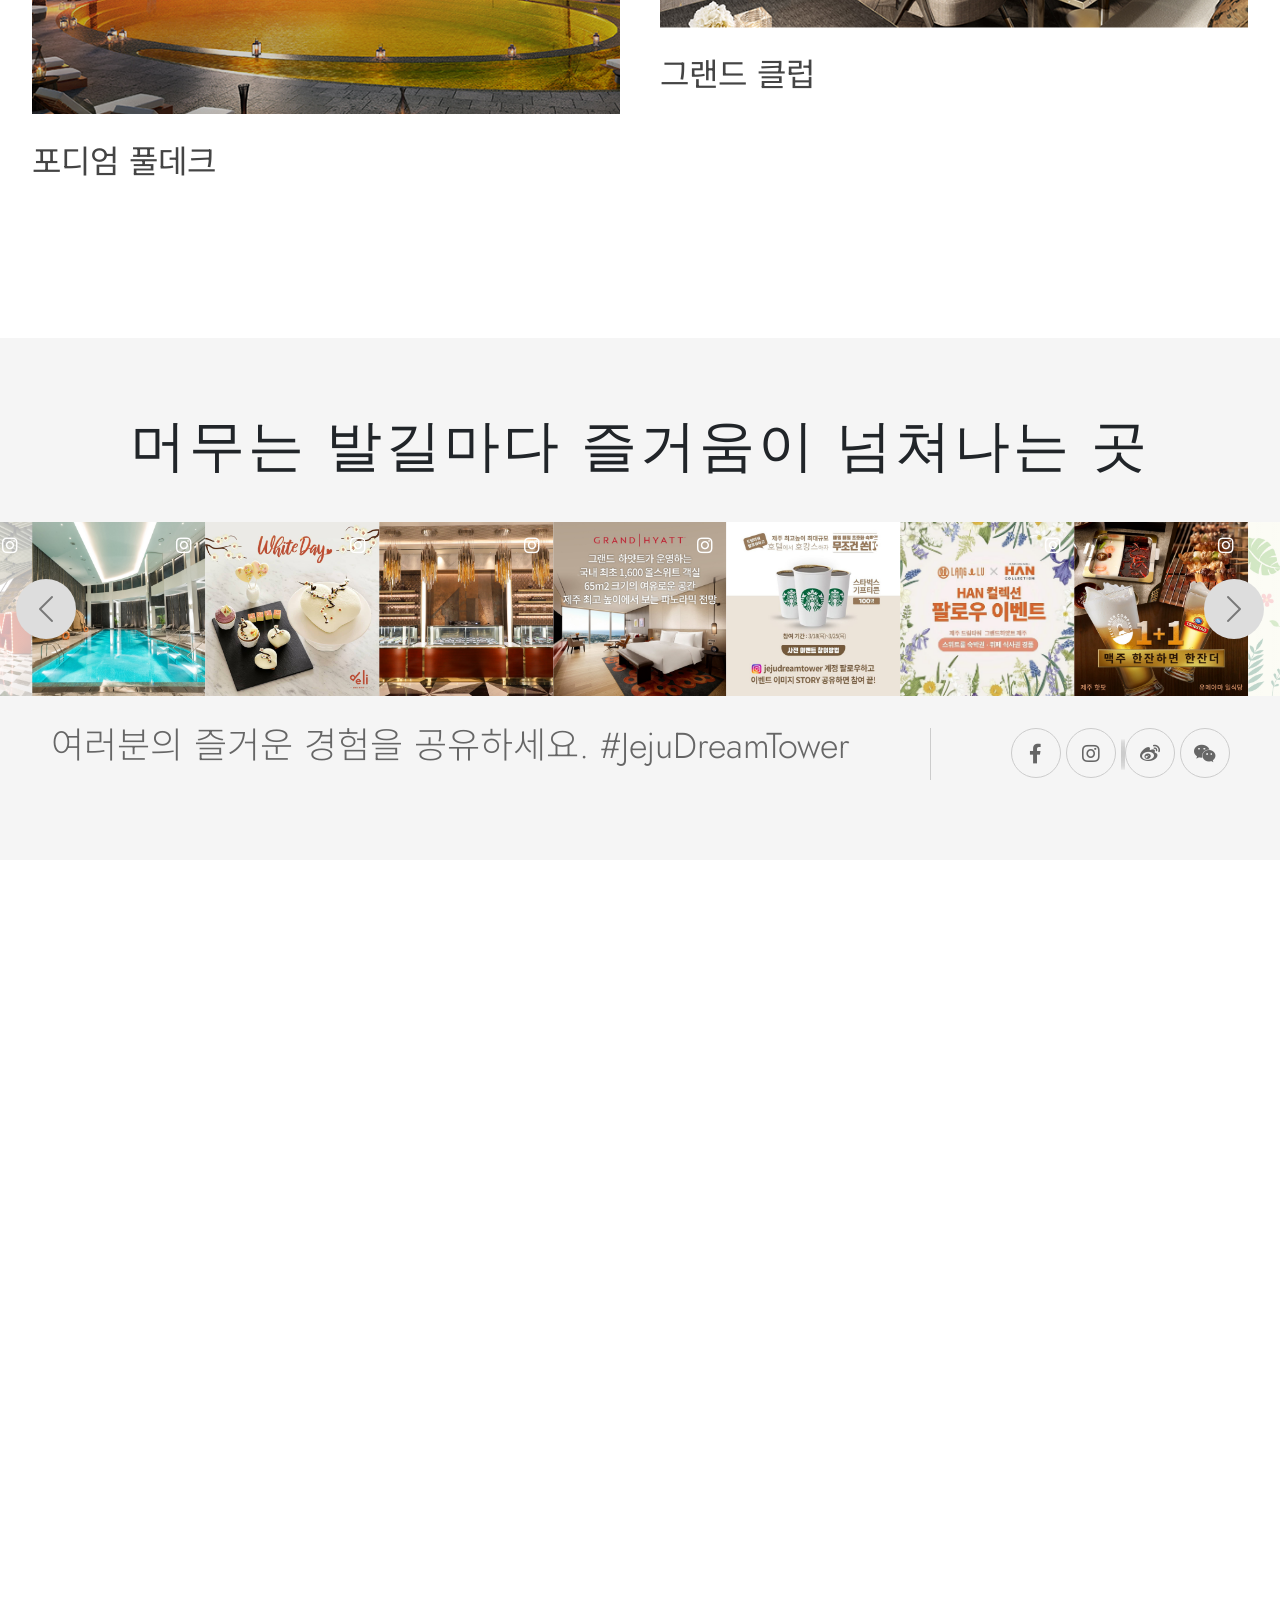
==== commit f6356fa5: "sns" ====
--- a/html/index.html
+++ b/html/index.html
@@ -454,12 +454,54 @@
 
 	<!-- svc-wrapper -->
 	<section class="svc-wrapper">
-
+		<div class="title-wrap">
+			<h2 class="title">SERVICES & FACILITIES</h2>
+		</div>
+		<div class="title-wrap wrapper">
+			<h3 class="title">LUXURY LIVING<br>ICONIC EXPERIENCES.</h3>
+			<h4 class="title">제주 드림타워만의 진심을 담은 호스피탈리티를 경험해 보세요.</h4>
+		</div>
+		<div class="slide-stage wrapper-xl">
+			<div class="wrapper">
+				<div class="swiper-container">
+					<ul class="slide-wrapper swiper-wrapper"><!-- slide 삽입 --></ul>
+				</div>
+				<div class="box left"></div>
+				<div class="box right"></div>
+			</div>
+			<i class="bt-slide left bi-chevron-left"></i>
+			<i class="bt-slide right bi-chevron-right"></i>
+		</div>
 	</section>
 
 	<!-- sns-wrapper -->
 	<section class="sns-wrapper">
-
+		<div class="title-wrap">
+			<h2 class="title">머무는 발길마다 즐거움이 넘쳐나는 곳</h2>
+		</div>
+		<div class="slide-stage wrapper-xl">
+			<div class="wrapper">
+				<div class="swiper-container">
+					<ul class="slide-wrapper swiper-wrapper"><!-- slide import --></ul>
+				</div>
+				<div class="box left"></div>
+				<div class="box right"></div>
+			</div>
+			<i class="bt-slide left bi-chevron-left"></i>
+			<i class="bt-slide right bi-chevron-right"></i>
+		</div>
+		<div class="desc-wrapper">
+			<div class="desc">여러분의 즐거운 경험을 공유하세요. #JejuDreamTower</div>
+			<div class="divide"></div>
+			<ul class="sns-wrap">
+				<i class="sns fab fa-facebook-f"></i>
+				<i class="sns fab fa-instagram"></i>
+				<i class="sns sns-naver"></i>
+				<i class="sns sns-kakao"></i>
+				<i class="sns fab fa-weibo"></i>
+				<i class="sns fab fa-weixin"></i>
+			</ul>
+		</div>
 	</section>
 
 	<!-- contact-wrapper -->
--- a/css/index.css
+++ b/css/index.css
@@ -157,8 +157,18 @@
 .svc-wrapper .slide-stage .slide.active {transform: translateY(-20%);}
 
 
-
 /********************** sns-wrapper *********************/
+.sns-wrapper {background-color: #f5f5f5;}
+.sns-wrapper .slide-stage {margin-bottom: 2em;}
+.sns-wrapper .slide-stage .swiper-container {overflow: visible;}
+.sns-wrapper .slide {cursor: pointer;}
+.sns-wrapper .slide .icon {position: absolute; top: .75em; right: .75em; color: #fff; font-size: 1.125em;}
+.sns-wrapper .slide-stage .box.left {left: -200%;}
+.sns-wrapper .slide-stage .box.right {right: -200%;}
+.sns-wrapper .desc-wrapper { display: flex; justify-content: center; color: #666;}
+.sns-wrapper .desc-wrapper .desc {font-size: 2.25em; font-weight: 300;}
+.sns-wrapper .desc-wrapper .divide {border-left: 1px solid #ccc; margin: 0 5em;}
+.sns-wrapper .desc-wrapper .sns {width: 50px; height: 50px; line-height: 50px; text-align: center;border-radius: 50%; border: 1px solid #ccc; color: #666; font-size: 1.25em;}
 
 
 
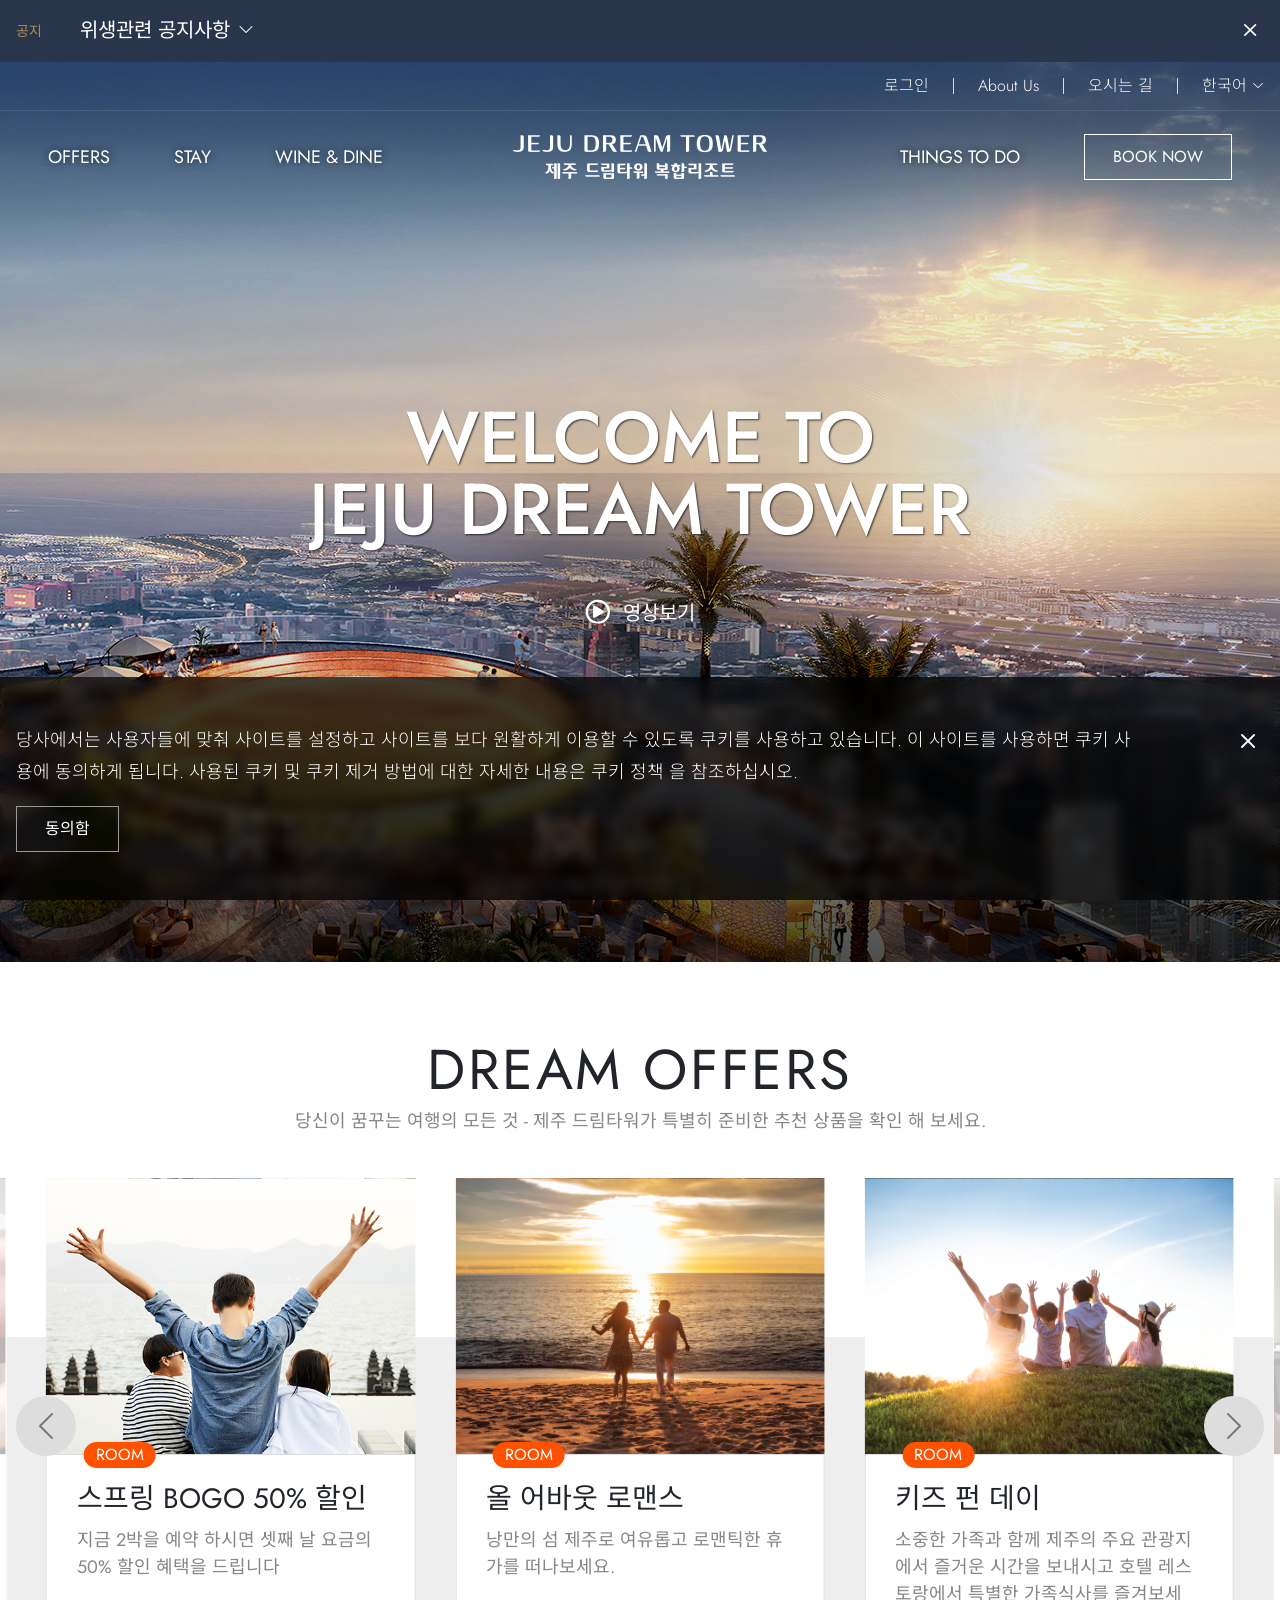
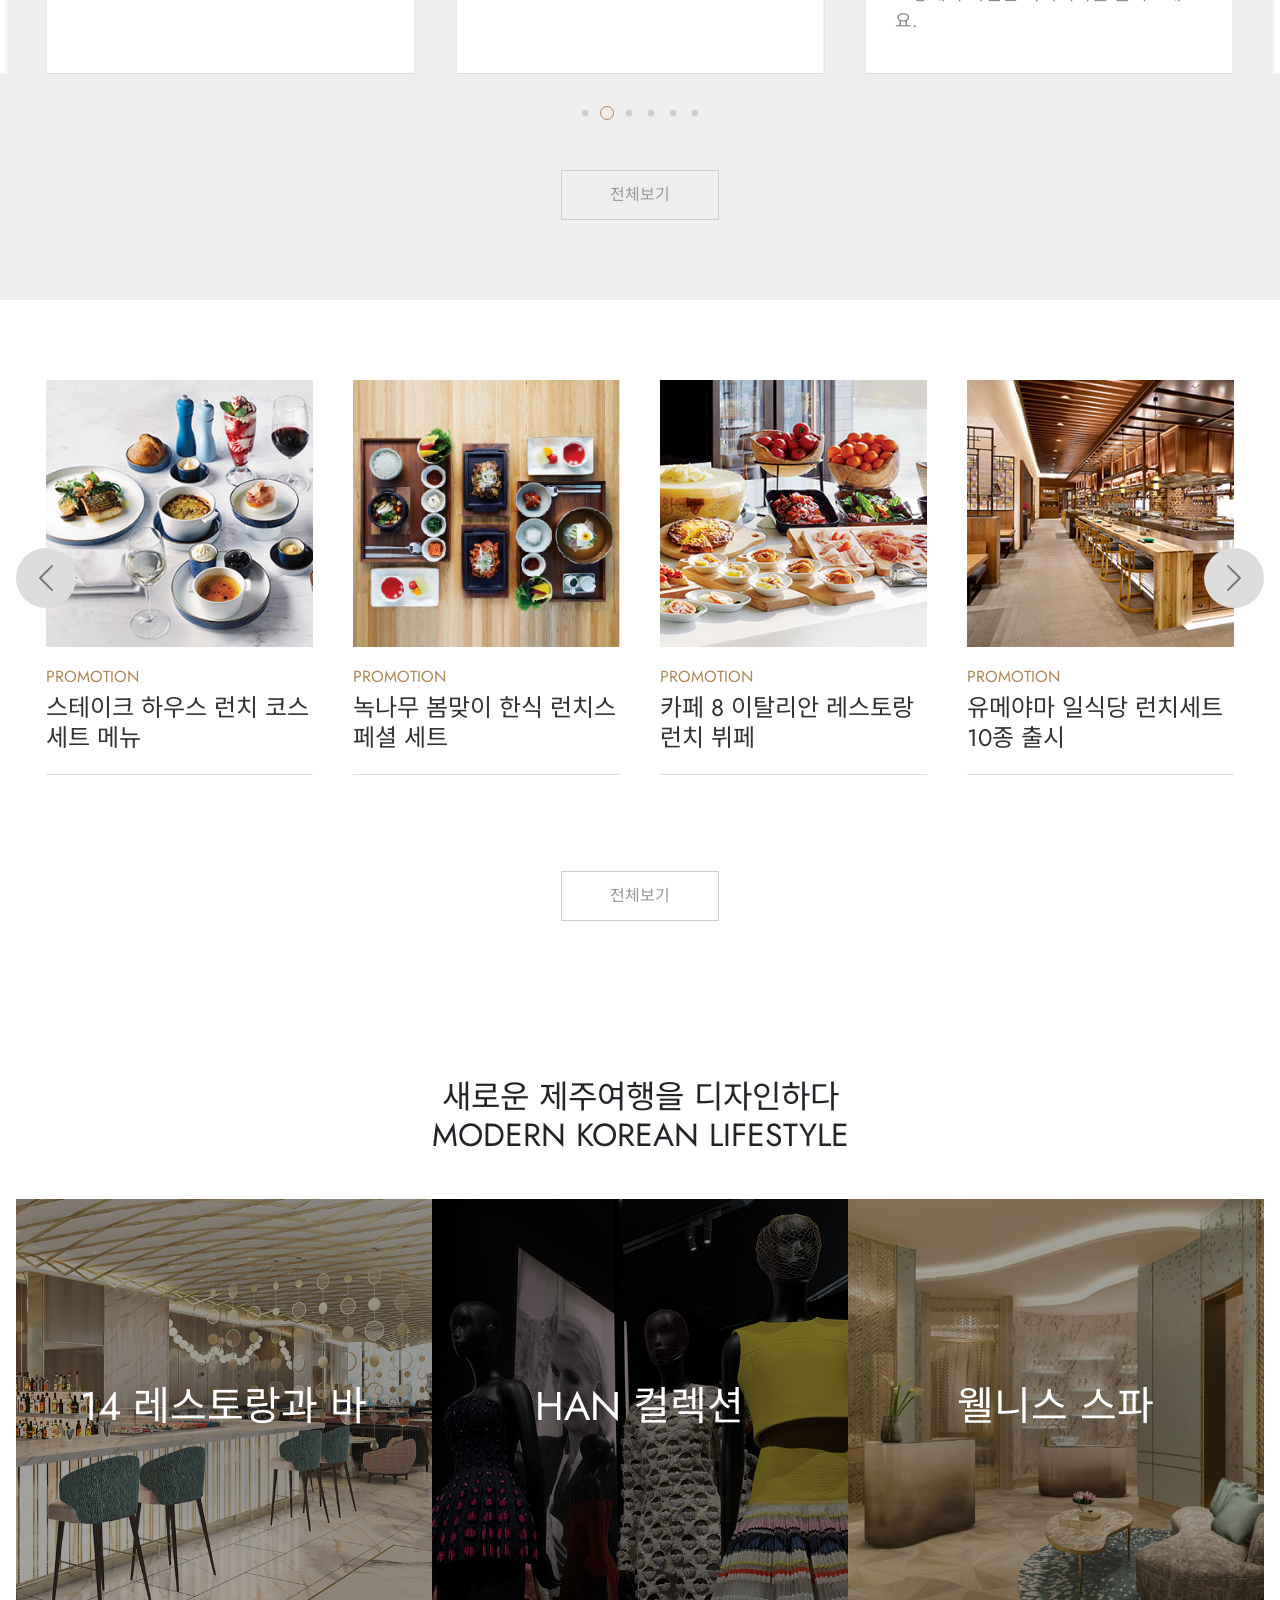
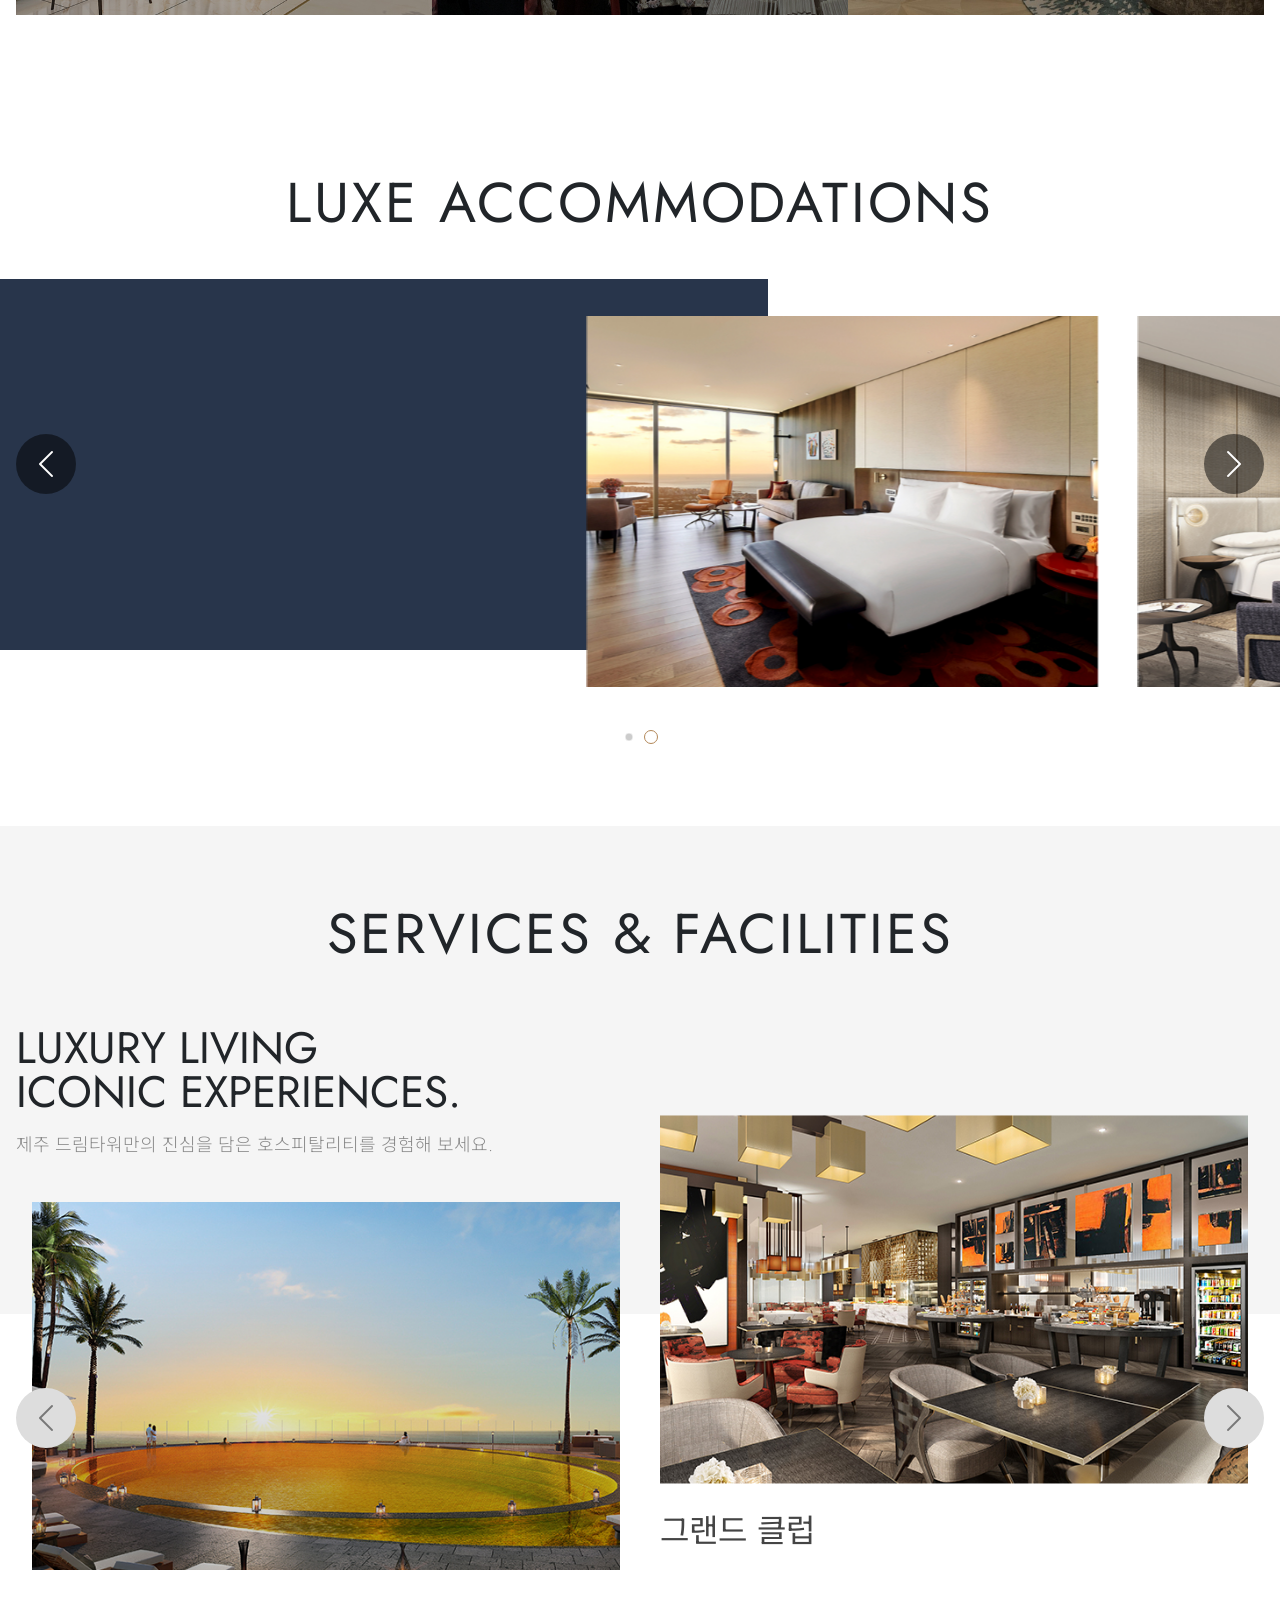
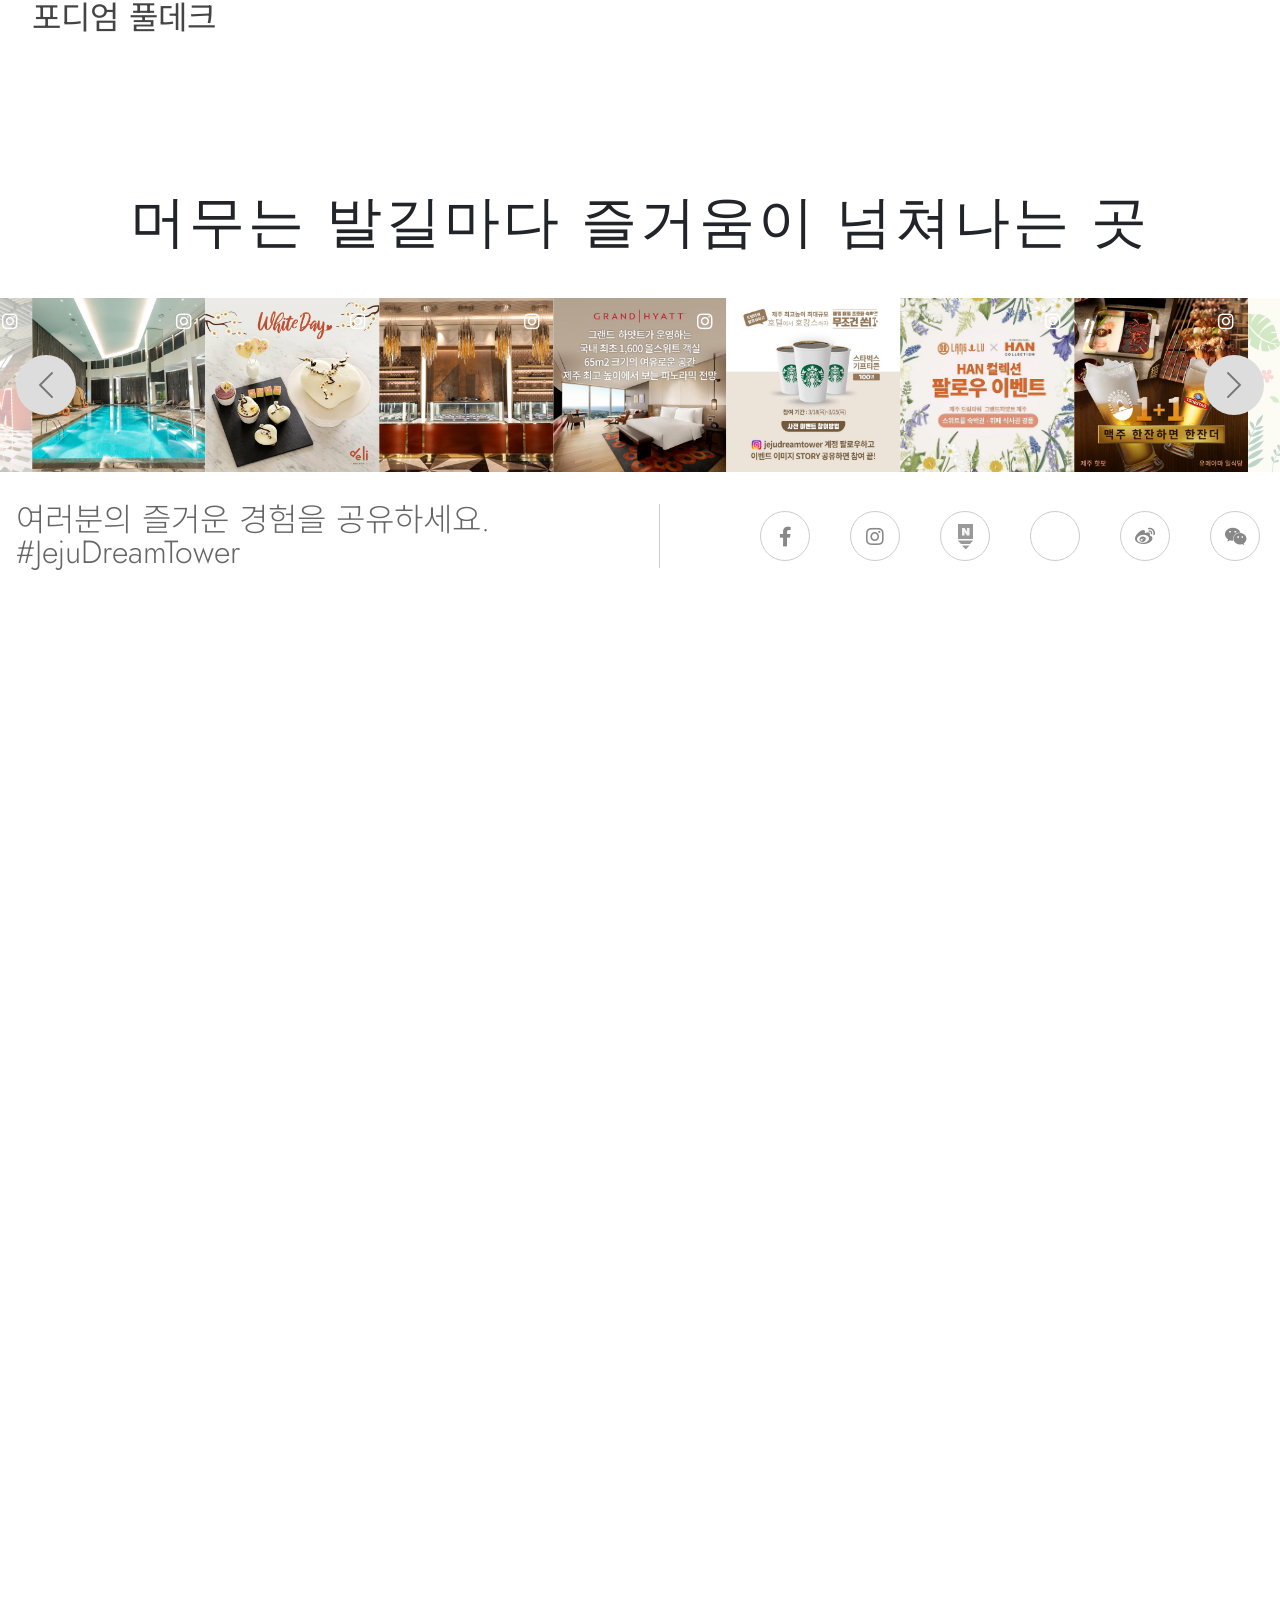
==== commit 7af1c614: "sns / wrapper-all" ====
--- a/html/index.html
+++ b/html/index.html
@@ -1,5 +1,6 @@
 <!DOCTYPE html>
 <html lang="ko">
+
 <head>
 	<meta charset="UTF-8">
 	<meta http-equiv="X-UA-Compatible" content="IE=edge">
@@ -20,400 +21,404 @@
 	<script src="../js/moment.min.js"></script>
 	<script src="../js/util.js"></script>
 </head>
+
 <body>
-	<!-- header-wrapper common -->
-	<header class="notice-wrapper">
-		<div class="notice-wrap wrapper">
-			<h2 class="notice-bullet">공지</h2>
-			<h3 class="notice-title">위생관련 공지사항</h3>
-			<i class="bt-show bi-chevron-down"></i>
-			<i class="bt-hide bi-chevron-up"></i>
-			<i class="bt-close bi-x"></i>
-		</div>
-		<div class="notice-content wrapper">
-			<p class="content">
-				제주드림타워 복합리조트는 모든 고객의 안전을 최우선으로 생각합니다. 여러분의 위생과 안전을 위하여 모든 시설 내 마스크 착용은 필수입니다.
-				<br>
-				강화된 위생 조치는 아래 안전과 웰빙 정책 페이지에서 확인하실 수 있습니다.
-			</p>
-			<div class="bt-wrap">
-				<button class="bt-more bt-ghost">READ MORE</button>
-				<button class="bt-today bt-anchor">오늘 다시 보지 않기</button>
-			</div>
-		</div>
-	</header>
-	<header class="header-wrapper">
-		<div class="link-wrapper">
-			<div class="wrapper">
-				<ul class="link-wrap">
-					<li class="link"><a href="#">로그인</a></li>
-					<li class="link"><a href="#">About Us</a></li>
-					<li class="link"><a href="#">오시는 길</a></li>
-					<li class="link link-lang">
-						<div class="sel">
-							<span>한국어</span> <i class="bt-lang bi-chevron-down"></i>
-						</div>
-						<div class="hover">
-							<div class="lang">English</div>
-							<div class="lang">Japanese</div>
+	<div class="wrapper-all">
+		<!-- header-wrapper common -->
+		<header class="notice-wrapper">
+			<div class="notice-wrap wrapper">
+				<h2 class="notice-bullet">공지</h2>
+				<h3 class="notice-title">위생관련 공지사항</h3>
+				<i class="bt-show bi-chevron-down"></i>
+				<i class="bt-hide bi-chevron-up"></i>
+				<i class="bt-close bi-x"></i>
+			</div>
+			<div class="notice-content wrapper">
+				<p class="content">
+					제주드림타워 복합리조트는 모든 고객의 안전을 최우선으로 생각합니다. 여러분의 위생과 안전을 위하여 모든 시설 내 마스크 착용은 필수입니다.
+					<br>
+					강화된 위생 조치는 아래 안전과 웰빙 정책 페이지에서 확인하실 수 있습니다.
+				</p>
+				<div class="bt-wrap">
+					<button class="bt-more bt-ghost">READ MORE</button>
+					<button class="bt-today bt-anchor">오늘 다시 보지 않기</button>
+				</div>
+			</div>
+		</header>
+		<header class="header-wrapper wrapper-all">
+			<div class="link-wrapper">
+				<div class="wrapper">
+					<ul class="link-wrap">
+						<li class="link"><a href="#">로그인</a></li>
+						<li class="link"><a href="#">About Us</a></li>
+						<li class="link"><a href="#">오시는 길</a></li>
+						<li class="link link-lang">
+							<div class="sel">
+								<span>한국어</span> <i class="bt-lang bi-chevron-down"></i>
+							</div>
+							<div class="hover">
+								<div class="lang">English</div>
+								<div class="lang">Japanese</div>
+							</div>
+						</li>
+					</ul>
+				</div>
+			</div>
+			<nav class="navi-wrapper">
+				<div class="wrapper">
+					<h1 class="logo-wrap">
+						<a class="logo">
+							<img src="../img/common/logo-white.png" alt="로고" class="logo-white mw-100">
+							<img src="../img/common/logo-color.png" alt="로고" class="logo-color mw-100">
+						</a>
+					</h1>
+					<ul class="navi-wrap navi-wrap-lt">
+						<li class="navi">
+							<a href="#">OFFERS</a>
+						</li>
+						<li class="navi has-sub">
+							<a href="#">STAY</a>
+							<ul class="sub-wrapper stay">
+								<li class="sub-wrap">
+									<h3 class="title"><a href="#">OVERVIEW</a></h3>
+									<ul class="list-wrap">
+										<li class="lists">
+											<h4 class="title"><a href="#">객실</a></h4>
+											<div class="list"><a href="#">65m² 킹 룸</a></div>
+											<div class="list"><a href="#">65m² 트윈 룸</a></div>
+										</li>
+										<li class="lists">
+											<h4 class="title"><a href="#">스위트</a></h4>
+											<div class="list"><a href="#">130m² 그랜드 스위트</a></div>
+											<div class="list"><a href="#">130m² 프리미어 스위트</a></div>
+											<div class="list"><a href="#">130m² 코너 스위트</a></div>
+											<div class="list"><a href="#">195m² 디플로매틱 스위트</a></div>
+											<div class="list"><a href="#">260m² 프레지덴셜 스위트</a></div>
+										</li>
+									</ul>
+									<h3 class="title"><a href="#">시설 안내</a></h3>
+									<h3 class="title"><a href="#">미팅 & 연회</a></h3>
+								</li>
+							</ul>
+						</li>
+						<li class="navi has-sub">
+							<a href="#">WINE & DINE</a>
+							<ul class="sub-wrapper wine">
+								<li class="sub-wrap">
+									<h3 class="title"><a href="#">OVERVIEW</a></h3>
+									<ul class="list-wrap">
+										<li class="lists">
+											<h4 class="title"><a href="#">중식</a></h4>
+											<div class="list"><a href="#">차이나 하우스</a></div>
+											<div class="list"><a href="#">제주 핫팟</a></div>
+											<div class="list"><a href="#">99 밸리</a></div>
+										</li>
+										<li class="lists">
+											<h4 class="title"><a href="#">일식</a></h4>
+											<div class="list"><a href="#">유메야마</a></div>
+										</li>
+										<li class="lists">
+											<h4 class="title"><a href="#">한식</a></h4>
+											<div class="list"><a href="#">녹나무</a></div>
+											<div class="list"><a href="#">포차</a></div>
+											<div class="list"><a href="#">팝업 플라자</a></div>
+										</li>
+										<li class="lists">
+											<h4 class="title"><a href="#">인터내셔널</a></h4>
+											<div class="list"><a href="#">그랜드 키친</a></div>
+											<div class="list"><a href="#">카페 8 & 테라스</a></div>
+											<div class="list"><a href="#">스테이크 하우스</a></div>
+										</li>
+										<li class="lists">
+											<h4 class="title"><a href="#">카페 & 바</a></h4>
+											<div class="list"><a href="#">갤러리 라운지</a></div>
+											<div class="list"><a href="#">델리</a></div>
+											<div class="list"><a href="#">라운지 38</a></div>
+										</li>
+									</ul>
+								</li>
+							</ul>
+						</li>
+					</ul>
+					<ul class="navi-wrap navi-wrap-rt">
+						<li class="navi has-sub">
+							<a href="#">THINGS TO DO</a>
+							<ul class="sub-wrapper things">
+								<li class="sub-wrap">
+									<h3 class="title"><a href="#">WHAT'S ON NOW</a></h3>
+									<ul class="list-wrap">
+										<li class="lists">
+											<h4 class="title"><a href="#">여행 일정</a></h4>
+											<div class="list"><a href="#">내 여행 일정</a></div>
+										</li>
+										<li class="lists">
+											<h4 class="title"><a href="#">웰니스</a></h4>
+											<div class="list"><a href="#">찜질 스파</a></div>
+											<div class="list"><a href="#">로즈베이 스파</a></div>
+											<div class="list"><a href="#">포디엄 풀데크</a></div>
+										</li>
+										<li class="lists">
+											<h4 class="title"><a href="#">쇼핑</a></h4>
+											<div class="list"><a href="#">HAN 컬렉션</a></div>
+										</li>
+									</ul>
+									<h3 class="title"><a href="#">제주관광 안내</a></h3>
+								</li>
+							</ul>
+						</li>
+						<li class="navi navi-book">
+							<button class="bt-book bt-ghost gold">BOOK NOW</button>
+						</li>
+					</ul>
+				</div>
+			</nav>
+		</header>
+
+		<!-- main-wrapper -->
+		<div class="main-wrapper">
+			<div class="slide-stage wrapper-all">
+				<div class="slide-wrap">
+					<div class="slide is-video">
+						<video class="video" alt="메인배너" muted>
+							<source src="../img/index/main01.mp4">
+						</video>
+						<div class="slide-body">
+							<div class="ani-stage">
+								<h2 class="slide-title">
+									WELCOME TO<br>JEJU DREAM TOWER
+								</h2>
+							</div>
+							<div class="ani-stage">
+								<p class="bt-video slide-desc">
+									<i class="far fa-play-circle"></i> 영상보기
+								</p>
+							</div>
+						</div>
+					</div>
+					<div class="slide">
+						<img src="../img/index/main02.jpg" alt="메인배너">
+						<div class="slide-body">
+							<div class="ani-stage">
+								<h2 class="slide-title">
+									MODERN KOREAN LIFESTYLE
+								</h2>
+							</div>
+							<div class="ani-stage">
+								<p class="slide-desc">
+									<button class="bt-more bt-ghost angle">자세히보기</button>
+								</p>
+							</div>
+						</div>
+					</div>
+				</div>
+				<div class="pager-wrapper pager-slide"></div>
+			</div>
+			<div class="info-stage">
+				<ul class="info-wrap">
+					<li class="info">
+						<div>
+							<img src="../img/index/ico_hotel.png" alt="icon" class="icon mw-100">
+							<span class="cnt">1600</span>
+						</div>
+						<h3>ROOMS & SUITES</h3>
+					</li>
+					<li class="info">
+						<div>
+							<img src="../img/index/ico_dine.png" alt="icon" class="icon mw-100">
+							<span class="cnt">14</span>
+						</div>
+						<h3>RESTAURANTS & BARS</h3>
+					</li>
+					<li class="info">
+						<div>
+							<img src="../img/index/ico_dress.png" alt="icon" class="icon mw-100">
+							<span class="cnt">200</span>
+						</div>
+						<h3>TOP KOREAN DESIGNERS</h3>
+					</li>
+					<li class="weather">
+						<div>
+							<i class="icon"></i>
+							<span class="temp"></span>
+							<sup>o</sup>C
+						</div>
+						<div>
+							<div class="date"></div>
+							<div class="time"><span></span> <small></small></div>
 						</div>
 					</li>
 				</ul>
 			</div>
 		</div>
-		<nav class="navi-wrapper">
+
+		<!-- dream-wrapper -->
+		<section class="dream-wrapper">
 			<div class="wrapper">
-				<h1 class="logo-wrap">
-					<a class="logo">
-						<img src="../img/common/logo-white.png" alt="로고" class="logo-white mw-100">
-						<img src="../img/common/logo-color.png" alt="로고" class="logo-color mw-100">
-					</a>
-				</h1>
-				<ul class="navi-wrap navi-wrap-lt">
-					<li class="navi">
-						<a href="#">OFFERS</a>
-					</li>
-					<li class="navi has-sub">
-						<a href="#">STAY</a>
-						<ul class="sub-wrapper stay">
-							<li class="sub-wrap">
-								<h3 class="title"><a href="#">OVERVIEW</a></h3>
-								<ul class="list-wrap">
-									<li class="lists">
-										<h4 class="title"><a href="#">객실</a></h4>
-										<div class="list"><a href="#">65m² 킹 룸</a></div>
-										<div class="list"><a href="#">65m² 트윈 룸</a></div>
-									</li>
-									<li class="lists">
-										<h4 class="title"><a href="#">스위트</a></h4>
-										<div class="list"><a href="#">130m² 그랜드 스위트</a></div>
-										<div class="list"><a href="#">130m² 프리미어 스위트</a></div>
-										<div class="list"><a href="#">130m² 코너 스위트</a></div>
-										<div class="list"><a href="#">195m² 디플로매틱 스위트</a></div>
-										<div class="list"><a href="#">260m² 프레지덴셜 스위트</a></div>
-									</li>
-								</ul>
-								<h3 class="title"><a href="#">시설 안내</a></h3>
-								<h3 class="title"><a href="#">미팅 & 연회</a></h3>
+				<div class="title-wrap">
+					<h2 class="title">DREAM OFFERS</h2>
+					<h4 class="title">당신이 꿈꾸는 여행의 모든 것 - 제주 드림타워가 특별히 준비한 추천 상품을 확인 해 보세요.</h4>
+				</div>
+				<div class="slide-stage">
+					<div class="swiper-container">
+						<ul class="slide-wrapper swiper-wrapper">
+							<li class="slide swiper-slide">
+								<div class="img-wrap ratio-wrap" data-ratio="0.75">
+									<div class="ratio-bg" style="background-image: url(../img/index/3211.png);"></div>
+								</div>
+								<div class="cont-wrap">
+									<h3 class="title">셀레브레이션 인 스타일</h3>
+									<div class="desc">생일, 졸업식, 허니문, 아기 백일 및 첫돌 등 소중한 순간들을 특별하게 기억하세요.</div>
+									<div class="tag">ROOM</div>
+								</div>
+							</li>
+							<li class="slide swiper-slide">
+								<div class="img-wrap ratio-wrap" data-ratio="0.75">
+									<div class="ratio-bg" style="background-image: url(../img/index/3424.jpg);"></div>
+								</div>
+								<div class="cont-wrap">
+									<h3 class="title">스프링 BOGO 50% 할인</h3>
+									<div class="desc">지금 2박을 예약 하시면 셋째 날 요금의 50% 할인 혜택을 드립니다</div>
+									<div class="tag">ROOM</div>
+								</div>
+							</li>
+							<li class="slide swiper-slide">
+								<div class="img-wrap ratio-wrap" data-ratio="0.75">
+									<div class="ratio-bg" style="background-image: url(../img/index/3208.png);"></div>
+								</div>
+								<div class="cont-wrap">
+									<h3 class="title">올 어바웃 로맨스</h3>
+									<div class="desc">낭만의 섬 제주로 여유롭고 로맨틱한 휴가를 떠나보세요.</div>
+									<div class="tag">ROOM</div>
+								</div>
+							</li>
+							<li class="slide swiper-slide">
+								<div class="img-wrap ratio-wrap" data-ratio="0.75">
+									<div class="ratio-bg" style="background-image: url(../img/index/3202.png);"></div>
+								</div>
+								<div class="cont-wrap">
+									<h3 class="title">키즈 펀 데이</h3>
+									<div class="desc">소중한 가족과 함께 제주의 주요 관광지에서 즐거운 시간을 보내시고 호텔 레스토랑에서 특별한 가족식사를 즐겨보세요.</div>
+									<div class="tag">ROOM</div>
+								</div>
+							</li>
+							<li class="slide swiper-slide">
+								<div class="img-wrap ratio-wrap" data-ratio="0.75">
+									<div class="ratio-bg" style="background-image: url(../img/index/3196.png);"></div>
+								</div>
+								<div class="cont-wrap">
+									<h3 class="title">베드 앤 브랙퍼스트</h3>
+									<div class="desc">아름다운 제주의 전망과 함께 여유롭고 편안한 휴식과 세계 각국의 요리를 맛볼 수 있는 풍성한 조식을 만나 보세요.</div>
+									<div class="tag">ROOM</div>
+								</div>
+							</li>
+							<li class="slide swiper-slide">
+								<div class="img-wrap ratio-wrap" data-ratio="0.75">
+									<div class="ratio-bg" style="background-image: url(../img/index/3190.png);"></div>
+								</div>
+								<div class="cont-wrap">
+									<h3 class="title">그랜드 클럽 패키지</h3>
+									<div class="desc">조식 서비스 및 이브닝 칵테일 등이 제공되는 그랜드 클럽 패키지로 특별한 시간을 보내세요.</div>
+									<div class="tag">ROOM</div>
+								</div>
 							</li>
 						</ul>
-					</li>
-					<li class="navi has-sub">
-						<a href="#">WINE & DINE</a>
-						<ul class="sub-wrapper wine">
-							<li class="sub-wrap">
-								<h3 class="title"><a href="#">OVERVIEW</a></h3>
-								<ul class="list-wrap">
-									<li class="lists">
-										<h4 class="title"><a href="#">중식</a></h4>
-										<div class="list"><a href="#">차이나 하우스</a></div>
-										<div class="list"><a href="#">제주 핫팟</a></div>
-										<div class="list"><a href="#">99 밸리</a></div>
-									</li>
-									<li class="lists">
-										<h4 class="title"><a href="#">일식</a></h4>
-										<div class="list"><a href="#">유메야마</a></div>
-									</li>
-									<li class="lists">
-										<h4 class="title"><a href="#">한식</a></h4>
-										<div class="list"><a href="#">녹나무</a></div>
-										<div class="list"><a href="#">포차</a></div>
-										<div class="list"><a href="#">팝업 플라자</a></div>
-									</li>
-									<li class="lists">
-										<h4 class="title"><a href="#">인터내셔널</a></h4>
-										<div class="list"><a href="#">그랜드 키친</a></div>
-										<div class="list"><a href="#">카페 8 & 테라스</a></div>
-										<div class="list"><a href="#">스테이크 하우스</a></div>
-									</li>
-									<li class="lists">
-										<h4 class="title"><a href="#">카페 & 바</a></h4>
-										<div class="list"><a href="#">갤러리 라운지</a></div>
-										<div class="list"><a href="#">델리</a></div>
-										<div class="list"><a href="#">라운지 38</a></div>
-									</li>
-								</ul>
-							</li>
+					</div>
+					<div class="pager-wrapper pager-slide"></div>
+					<i class="bt-slide left bi-chevron-left"></i>
+					<i class="bt-slide right bi-chevron-right"></i>
+					<div class="box left"></div>
+					<div class="box right"></div>
+				</div>
+				<div class="bt-wrap">
+					<button class="bt-ghost white">전체보기</button>
+				</div>
+			</div>
+		</section>
+
+		<!-- promo-wrapper -->
+		<section class="promo-wrapper">
+			<div class="wrapper">
+				<div class="slide-stage">
+					<div class="swiper-container">
+						<ul class="slide-wrapper swiper-wrapper">
+							<!-- 데이터가 들어가는곳 -->
 						</ul>
-					</li>
-				</ul>
-				<ul class="navi-wrap navi-wrap-rt">
-					<li class="navi has-sub">
-						<a href="#">THINGS TO DO</a>
-						<ul class="sub-wrapper things">
-							<li class="sub-wrap">
-								<h3 class="title"><a href="#">WHAT'S ON NOW</a></h3>
-								<ul class="list-wrap">
-									<li class="lists">
-										<h4 class="title"><a href="#">여행 일정</a></h4>
-										<div class="list"><a href="#">내 여행 일정</a></div>
-									</li>
-									<li class="lists">
-										<h4 class="title"><a href="#">웰니스</a></h4>
-										<div class="list"><a href="#">찜질 스파</a></div>
-										<div class="list"><a href="#">로즈베이 스파</a></div>
-										<div class="list"><a href="#">포디엄 풀데크</a></div>
-									</li>
-									<li class="lists">
-										<h4 class="title"><a href="#">쇼핑</a></h4>
-										<div class="list"><a href="#">HAN 컬렉션</a></div>
-									</li>
-								</ul>
-								<h3 class="title"><a href="#">제주관광 안내</a></h3>
-							</li>
-						</ul>
-					</li>
-					<li class="navi navi-book">
-						<button class="bt-book bt-ghost gold">BOOK NOW</button>
-					</li>
-				</ul>
-			</div>
-		</nav>
-	</header>
-
-	<!-- main-wrapper -->
-	<div class="main-wrapper">
-		<div class="slide-stage">
-			<div class="slide-wrap">
-				<div class="slide is-video">
-					<video class="video" alt="메인배너" muted>
-						<source src="../img/index/main01.mp4">
-					</video>
-					<div class="slide-body">
-						<div class="ani-stage">
-							<h2 class="slide-title">
-								WELCOME TO<br>JEJU DREAM TOWER
-							</h2>
-						</div>
-						<div class="ani-stage">
-							<p class="bt-video slide-desc">
-								<i class="far fa-play-circle"></i> 영상보기
-							</p>
-						</div>
-					</div>
-				</div>
-				<div class="slide">
-					<img src="../img/index/main02.jpg" alt="메인배너">
-					<div class="slide-body">
-						<div class="ani-stage">
-							<h2 class="slide-title">
-								MODERN KOREAN LIFESTYLE
-							</h2>
-						</div>
-						<div class="ani-stage">
-							<p class="slide-desc">
-								<button class="bt-more bt-ghost angle">자세히보기</button>
-							</p>
-						</div>
-					</div>
-				</div>
-			</div>
-			<div class="pager-wrapper pager-slide"></div>
-		</div>
-		<div class="info-stage">
-			<ul class="info-wrap">
-				<li class="info">
-					<div>
-						<img src="../img/index/ico_hotel.png" alt="icon" class="icon mw-100">
-						<span class="cnt">1600</span>
-					</div>
-					<h3>ROOMS & SUITES</h3>
-				</li>
-				<li class="info">
-					<div>
-						<img src="../img/index/ico_dine.png" alt="icon" class="icon mw-100">
-						<span class="cnt">14</span>
-					</div>
-					<h3>RESTAURANTS & BARS</h3>
-				</li>
-				<li class="info">
-					<div>
-						<img src="../img/index/ico_dress.png" alt="icon" class="icon mw-100">
-						<span class="cnt">200</span>
-					</div>
-					<h3>TOP KOREAN DESIGNERS</h3>
-				</li>
-				<li class="weather">
-					<div>
-						<i class="icon"></i>
-						<span class="temp"></span>
-						<sup>o</sup>C
-					</div>
-					<div>
-						<div class="date"></div>
-						<div class="time"><span></span> <small></small></div>
-					</div>
-				</li>
-			</ul>
-		</div>
-	</div>
-
-	<!-- dream-wrapper -->
-	<section class="dream-wrapper">
-		<div class="wrapper">
-			<div class="title-wrap">
-				<h2 class="title">DREAM OFFERS</h2>
-				<h4 class="title">당신이 꿈꾸는 여행의 모든 것 - 제주 드림타워가 특별히 준비한 추천 상품을 확인 해 보세요.</h4>
-			</div>
-			<div class="slide-stage">
-				<div class="swiper-container">
-					<ul class="slide-wrapper swiper-wrapper">
-						<li class="slide swiper-slide">
-							<div class="img-wrap ratio-wrap" data-ratio="0.75">
-								<div class="ratio-bg" style="background-image: url(../img/index/3211.png);"></div>
-							</div>
-							<div class="cont-wrap">
-								<h3 class="title">셀레브레이션 인 스타일</h3>
-								<div class="desc">생일, 졸업식, 허니문, 아기 백일 및 첫돌 등 소중한 순간들을 특별하게 기억하세요.</div>
-								<div class="tag">ROOM</div>
-							</div>
-						</li>
-						<li class="slide swiper-slide">
-							<div class="img-wrap ratio-wrap" data-ratio="0.75">
-								<div class="ratio-bg" style="background-image: url(../img/index/3424.jpg);"></div>
-							</div>
-							<div class="cont-wrap">
-								<h3 class="title">스프링 BOGO 50% 할인</h3>
-								<div class="desc">지금 2박을 예약 하시면 셋째 날 요금의 50% 할인 혜택을 드립니다</div>
-								<div class="tag">ROOM</div>
-							</div>
-						</li>
-						<li class="slide swiper-slide">
-							<div class="img-wrap ratio-wrap" data-ratio="0.75">
-								<div class="ratio-bg" style="background-image: url(../img/index/3208.png);"></div>
-							</div>
-							<div class="cont-wrap">
-								<h3 class="title">올 어바웃 로맨스</h3>
-								<div class="desc">낭만의 섬 제주로 여유롭고 로맨틱한 휴가를 떠나보세요.</div>
-								<div class="tag">ROOM</div>
-							</div>
-						</li>
-						<li class="slide swiper-slide">
-							<div class="img-wrap ratio-wrap" data-ratio="0.75">
-								<div class="ratio-bg" style="background-image: url(../img/index/3202.png);"></div>
-							</div>
-							<div class="cont-wrap">
-								<h3 class="title">키즈 펀 데이</h3>
-								<div class="desc">소중한 가족과 함께 제주의 주요 관광지에서 즐거운 시간을 보내시고 호텔 레스토랑에서 특별한 가족식사를 즐겨보세요.</div>
-								<div class="tag">ROOM</div>
-							</div>
-						</li>
-						<li class="slide swiper-slide">
-							<div class="img-wrap ratio-wrap" data-ratio="0.75">
-								<div class="ratio-bg" style="background-image: url(../img/index/3196.png);"></div>
-							</div>
-							<div class="cont-wrap">
-								<h3 class="title">베드 앤 브랙퍼스트</h3>
-								<div class="desc">아름다운 제주의 전망과 함께 여유롭고 편안한 휴식과 세계 각국의 요리를 맛볼 수 있는 풍성한 조식을 만나 보세요.</div>
-								<div class="tag">ROOM</div>
-							</div>
-						</li>
-						<li class="slide swiper-slide">
-							<div class="img-wrap ratio-wrap" data-ratio="0.75">
-								<div class="ratio-bg" style="background-image: url(../img/index/3190.png);"></div>
-							</div>
-							<div class="cont-wrap">
-								<h3 class="title">그랜드 클럽 패키지</h3>
-								<div class="desc">조식 서비스 및 이브닝 칵테일 등이 제공되는 그랜드 클럽 패키지로 특별한 시간을 보내세요.</div>
-								<div class="tag">ROOM</div>
-							</div>
-						</li>
-					</ul>
-				</div>
-				<div class="pager-wrapper pager-slide"></div>
-				<i class="bt-slide left bi-chevron-left"></i>
-				<i class="bt-slide right bi-chevron-right"></i>
-				<div class="box left"></div>
-				<div class="box right"></div>
-			</div>
-			<div class="bt-wrap">
-				<button class="bt-ghost white">전체보기</button>
-			</div>
-		</div>
-	</section>
-
-	<!-- promo-wrapper -->
-	<section class="promo-wrapper">
-		<div class="wrapper">
-			<div class="slide-stage">
-				<div class="swiper-container">
-					<ul class="slide-wrapper swiper-wrapper"><!-- 데이터가 들어가는곳 --></ul>
-				</div>
-				<i class="bt-slide left bi-chevron-left"></i>
-				<i class="bt-slide right bi-chevron-right"></i>
-			</div>
-			<div class="bt-wrap">
-				<button class="bt-ghost white">전체보기</button>
-			</div>
-		</div>
-	</section>
-
-	<!-- style-wrapper -->
-	<section class="style-wrapper">
-		<div class="wrapper-lg">
-			<div class="title-wrap">
-				<h3 class="title">새로운 제주여행을 디자인하다</h3>
-				<h3 class="title">MODERN KOREAN LIFESTYLE</h3>
-			</div>
-			<div class="list-wrap">
-				<div class="list ratio-wrap" data-ratio="1">
-					<div class="ratio-bg" style="background-image: url(../img/index/ent01.jpg);"></div>
-					<div class="hover-bg"></div>
-					<div class="hover-cont">
-						<h3 class="title">14 레스토랑과 바</h3>
-						<div class="bar"></div>
-						<div class="content moving-stage">
-							<div class="moving-box">
-								각국의 영감이 깃든 정통 요리부터 편안하게 즐기는 캐주얼 스낵까지 아시아와 유럽 대륙을 넘나드는 미식의 세계
-							</div>
-						</div>
-						<div class="moving-stage">
-							<button class="bt-ghost moving-box">전체보기</button>
-						</div>
-					</div>
-				</div>
-				<div class="list ratio-wrap" data-ratio="1">
-					<div class="ratio-bg" style="background-image: url(../img/index/ent03.jpg);"></div>
-					<div class="hover-bg"></div>
-					<div class="hover-cont">
-						<h3 class="title">HAN 컬렉션</h3>
-						<div class="bar"></div>
-						<div class="content moving-stage">
-							<div class="moving-box">
-								뉴욕 소호의 스타일리시함과 런던 하이 스트릿의 감성을 넘어 200여명의 K패션 디자이너들이 전해드리는 트렌디 패션 제안
-							</div>
-						</div>
-						<div class="moving-stage">
-							<button class="bt-ghost moving-box">전체보기</button>
-						</div>
-					</div>
-				</div>
-				<div class="list ratio-wrap" data-ratio="1">
-					<div class="ratio-bg" style="background-image: url(../img/index/ent02.jpg);"></div>
-					<div class="hover-bg"></div>
-					<div class="hover-cont">
-						<h3 class="title">웰니스 스파</h3>
-						<div class="bar"></div>
-						<div class="content moving-stage">
-							<div class="moving-box">
-								코리안 모던 찜질방과 유럽의 향기를 담은 스파에서 나른한 여유를 제주의 풍광을 품은 인피니티 풀에서 이국적인 낭만을
-							</div>
-						</div>
-						<div class="bt-wrap moving-stage">
-							<div class="moving-box">
-								<button class="bt-ghost">찜질 스파</button>
-								<button class="bt-ghost">로즈베이 스파</button>
-								<button class="bt-ghost">포디엄 풀데크</button>
-							</div>
-						</div>
-					</div>
-				</div>
-			</div>
-		</div>
-	</section>
-
-	<!-- room-wrapper -->
-	<section class="room-wrapper">
+					</div>
+					<i class="bt-slide left bi-chevron-left"></i>
+					<i class="bt-slide right bi-chevron-right"></i>
+				</div>
+				<div class="bt-wrap">
+					<button class="bt-ghost white">전체보기</button>
+				</div>
+			</div>
+		</section>
+
+		<!-- style-wrapper -->
+		<section class="style-wrapper">
+			<div class="wrapper-lg">
+				<div class="title-wrap">
+					<h3 class="title">새로운 제주여행을 디자인하다</h3>
+					<h3 class="title">MODERN KOREAN LIFESTYLE</h3>
+				</div>
+				<div class="list-wrap">
+					<div class="list ratio-wrap" data-ratio="1">
+						<div class="ratio-bg" style="background-image: url(../img/index/ent01.jpg);"></div>
+						<div class="hover-bg"></div>
+						<div class="hover-cont">
+							<h3 class="title">14 레스토랑과 바</h3>
+							<div class="bar"></div>
+							<div class="content moving-stage">
+								<div class="moving-box">
+									각국의 영감이 깃든 정통 요리부터 편안하게 즐기는 캐주얼 스낵까지 아시아와 유럽 대륙을 넘나드는 미식의 세계
+								</div>
+							</div>
+							<div class="moving-stage">
+								<button class="bt-ghost moving-box">전체보기</button>
+							</div>
+						</div>
+					</div>
+					<div class="list ratio-wrap" data-ratio="1">
+						<div class="ratio-bg" style="background-image: url(../img/index/ent03.jpg);"></div>
+						<div class="hover-bg"></div>
+						<div class="hover-cont">
+							<h3 class="title">HAN 컬렉션</h3>
+							<div class="bar"></div>
+							<div class="content moving-stage">
+								<div class="moving-box">
+									뉴욕 소호의 스타일리시함과 런던 하이 스트릿의 감성을 넘어 200여명의 K패션 디자이너들이 전해드리는 트렌디 패션 제안
+								</div>
+							</div>
+							<div class="moving-stage">
+								<button class="bt-ghost moving-box">전체보기</button>
+							</div>
+						</div>
+					</div>
+					<div class="list ratio-wrap" data-ratio="1">
+						<div class="ratio-bg" style="background-image: url(../img/index/ent02.jpg);"></div>
+						<div class="hover-bg"></div>
+						<div class="hover-cont">
+							<h3 class="title">웰니스 스파</h3>
+							<div class="bar"></div>
+							<div class="content moving-stage">
+								<div class="moving-box">
+									코리안 모던 찜질방과 유럽의 향기를 담은 스파에서 나른한 여유를 제주의 풍광을 품은 인피니티 풀에서 이국적인 낭만을
+								</div>
+							</div>
+							<div class="bt-wrap moving-stage">
+								<div class="moving-box">
+									<button class="bt-ghost">찜질 스파</button>
+									<button class="bt-ghost">로즈베이 스파</button>
+									<button class="bt-ghost">포디엄 풀데크</button>
+								</div>
+							</div>
+						</div>
+					</div>
+				</div>
+			</div>
+		</section>
+
+		<!-- room-wrapper -->
+		<section class="room-wrapper">
 			<div class="title-wrap">
 				<h2 class="title">LUXE ACCOMMODATIONS</h2>
 			</div>
@@ -450,112 +455,117 @@
 				</div>
 				<div class="pager-wrapper pager-slide"></div>
 			</div>
-	</section>
-
-	<!-- svc-wrapper -->
-	<section class="svc-wrapper">
-		<div class="title-wrap">
-			<h2 class="title">SERVICES & FACILITIES</h2>
+		</section>
+
+		<!-- svc-wrapper -->
+		<section class="svc-wrapper">
+			<div class="title-wrap">
+				<h2 class="title">SERVICES & FACILITIES</h2>
+			</div>
+			<div class="title-wrap wrapper">
+				<h3 class="title">LUXURY LIVING<br>ICONIC EXPERIENCES.</h3>
+				<h4 class="title">제주 드림타워만의 진심을 담은 호스피탈리티를 경험해 보세요.</h4>
+			</div>
+			<div class="slide-stage wrapper-xl">
+				<div class="wrapper">
+					<div class="swiper-container">
+						<ul class="slide-wrapper swiper-wrapper">
+							<!-- slide 삽입 -->
+						</ul>
+					</div>
+					<div class="box left"></div>
+					<div class="box right"></div>
+				</div>
+				<i class="bt-slide left bi-chevron-left"></i>
+				<i class="bt-slide right bi-chevron-right"></i>
+			</div>
+		</section>
+
+		<!-- sns-wrapper -->
+		<section class="sns-wrapper">
+			<div class="title-wrap">
+				<h2 class="title">머무는 발길마다 즐거움이 넘쳐나는 곳</h2>
+			</div>
+			<div class="slide-stage wrapper-xl">
+				<div class="wrapper">
+					<div class="swiper-container">
+						<ul class="slide-wrapper swiper-wrapper">
+							<!-- slide import -->
+						</ul>
+					</div>
+					<div class="box left"></div>
+					<div class="box right"></div>
+				</div>
+				<i class="bt-slide left bi-chevron-left"></i>
+				<i class="bt-slide right bi-chevron-right"></i>
+			</div>
+			<div class="desc-wrapper">
+				<div class="desc">여러분의 즐거운 경험을 공유하세요. #JejuDreamTower</div>
+				<div class="divide"></div>
+				<ul class="sns-wrap">
+					<i class="sns fab fa-facebook-f"></i>
+					<i class="sns fab fa-instagram"></i>
+					<i class="sns sns-naver"></i>
+					<i class="sns sns-kakao"></i>
+					<i class="sns fab fa-weibo"></i>
+					<i class="sns fab fa-weixin"></i>
+				</ul>
+			</div>
+		</section>
+
+		<!-- contact-wrapper -->
+		<section class="contact-wrapper">
+
+		</section>
+
+		<!-- footer-wrapper -->
+		<footer class="footer-wrapper">
+
+		</footer>
+
+
+		<!-- aside -->
+		<!-- cookie-wrapper -->
+		<div class="cookie-wrapper">
+			<div class="wrapper">
+				<div class="cont-wrap">
+					<p>
+						당사에서는 사용자들에 맞춰 사이트를 설정하고 사이트를 보다 원활하게 이용할 수 있도록 쿠키를 사용하고 있습니다. 이 사이트를 사용하면 쿠키 사용에 동의하게 됩니다.
+						사용된 쿠키 및 쿠키 제거 방법에 대한 자세한 내용은 쿠키 정책 을 참조하십시오.
+					</p>
+					<i class="bt-close bi-x"></i>
+				</div>
+				<div class="bt-wrap">
+					<button class="bt-confirm bt-ghost">동의함</button>
+				</div>
+			</div>
 		</div>
-		<div class="title-wrap wrapper">
-			<h3 class="title">LUXURY LIVING<br>ICONIC EXPERIENCES.</h3>
-			<h4 class="title">제주 드림타워만의 진심을 담은 호스피탈리티를 경험해 보세요.</h4>
+
+		<!-- modal-wrapper -->
+		<div class="modal-wrapper modal-video">
+			<div class="modal-stage">
+				<div class="modal-wrap">
+					<div class="modal-top">
+						<i class="bi-x bt-close"></i>
+					</div>
+					<div class="modal-center">
+						<video src="../img/index/main01.mp4" muted autoplay loop></video>
+					</div>
+					<div class="modal-bottom">
+						<button class="bt-ghost angle">ALL VIDEO</button>
+					</div>
+				</div>
+			</div>
 		</div>
-		<div class="slide-stage wrapper-xl">
-			<div class="wrapper">
-				<div class="swiper-container">
-					<ul class="slide-wrapper swiper-wrapper"><!-- slide 삽입 --></ul>
-				</div>
-				<div class="box left"></div>
-				<div class="box right"></div>
-			</div>
-			<i class="bt-slide left bi-chevron-left"></i>
-			<i class="bt-slide right bi-chevron-right"></i>
-		</div>
-	</section>
-
-	<!-- sns-wrapper -->
-	<section class="sns-wrapper">
-		<div class="title-wrap">
-			<h2 class="title">머무는 발길마다 즐거움이 넘쳐나는 곳</h2>
-		</div>
-		<div class="slide-stage wrapper-xl">
-			<div class="wrapper">
-				<div class="swiper-container">
-					<ul class="slide-wrapper swiper-wrapper"><!-- slide import --></ul>
-				</div>
-				<div class="box left"></div>
-				<div class="box right"></div>
-			</div>
-			<i class="bt-slide left bi-chevron-left"></i>
-			<i class="bt-slide right bi-chevron-right"></i>
-		</div>
-		<div class="desc-wrapper">
-			<div class="desc">여러분의 즐거운 경험을 공유하세요. #JejuDreamTower</div>
-			<div class="divide"></div>
-			<ul class="sns-wrap">
-				<i class="sns fab fa-facebook-f"></i>
-				<i class="sns fab fa-instagram"></i>
-				<i class="sns sns-naver"></i>
-				<i class="sns sns-kakao"></i>
-				<i class="sns fab fa-weibo"></i>
-				<i class="sns fab fa-weixin"></i>
-			</ul>
-		</div>
-	</section>
-
-	<!-- contact-wrapper -->
-	<section class="contact-wrapper">
-
-	</section>
-
-	<!-- footer-wrapper -->
-	<footer class="footer-wrapper">
-
-	</footer>
-
-
-	<!-- aside -->
-	<!-- cookie-wrapper -->
-	<div class="cookie-wrapper">
-		<div class="wrapper">
-			<div class="cont-wrap">
-				<p>
-					당사에서는 사용자들에 맞춰 사이트를 설정하고 사이트를 보다 원활하게 이용할 수 있도록 쿠키를 사용하고 있습니다. 이 사이트를 사용하면 쿠키 사용에 동의하게 됩니다.
-					사용된 쿠키 및 쿠키 제거 방법에 대한 자세한 내용은 쿠키 정책 을 참조하십시오.	
-				</p>
-				<i class="bt-close bi-x"></i>
-			</div>
-			<div class="bt-wrap">
-				<button class="bt-confirm bt-ghost">동의함</button>
-			</div>
-		</div>
+
+		<!-- bt-moving-top -->
+		<button class="bt-moving-top">
+			<i class="bi-chevron-up"></i>
+			TOP
+		</button>
 	</div>
-
-	<!-- modal-wrapper -->
-	<div class="modal-wrapper modal-video">
-		<div class="modal-stage">
-			<div class="modal-wrap">
-				<div class="modal-top">
-					<i class="bi-x bt-close"></i>
-				</div>
-				<div class="modal-center">
-					<video src="../img/index/main01.mp4" muted autoplay loop></video>
-				</div>
-				<div class="modal-bottom">
-					<button class="bt-ghost angle">ALL VIDEO</button>
-				</div>
-			</div>
-		</div>
-	</div>
-
-	<!-- bt-moving-top -->
-	<button class="bt-moving-top">
-		<i class="bi-chevron-up"></i>
-		TOP
-	</button>
-
 	<script src="../js/common.js"></script>
 	<script src="../js/index.js"></script>
 </body>
+
 </html>
--- a/css/common.css
+++ b/css/common.css
@@ -8,6 +8,7 @@
 .wrapper {width: 1368px; margin: auto; position: relative;}
 .wrapper-lg {width: 1568px; margin: auto; position: relative;}
 .wrapper-xl {width: 1768px; margin: auto; position: relative;}
+.wrapper-all {max-width: 2560px; margin: auto; position: relative;}
 .bt-ghost {padding: .875em 1.75em; border: 1px solid #999; color: #fff; transition: all .5s;}
 .bt-ghost:hover {background-color: #fff; color: #b38859;}
 .bt-ghost.gold {border: 1px solid #fff;}
@@ -51,7 +52,7 @@
 
 
 /********************** header-wrapper *********************/
-.header-wrapper {color: #fff; position: fixed; width: 100%; transition: top 0.35s; z-index: 99;}
+.header-wrapper {color: #fff; position: fixed; width: 100%; transition: top 0.35s; z-index: 99;  top: 0;}
 
 .header-wrapper .link-wrapper {border-bottom: 1px solid rgba(255,255,255, .1);}
 .header-wrapper .link-wrap {padding: 1em 0; display: flex; justify-content: flex-end; align-items: center;}
--- a/css/index.css
+++ b/css/index.css
@@ -1,4 +1,4 @@
-body > section {position: relative; z-index: 3; background-color: #fff; padding: 5em 0; width: 100%; overflow: hidden;}
+.wrapper-all > section {position: relative; z-index: 3; background-color: #fff; padding: 5em 0; width: 100%; overflow: hidden;}
 .title-wrap {text-align: center; margin-bottom: 3em;}
 .title-wrap h2.title {font-size: 3.5em; margin-bottom: .25em; font-family: 'Jost', sans-serif; letter-spacing: .05em;}
 .title-wrap h3.title {font-size: 2em; margin-bottom: .175em;}
@@ -166,10 +166,16 @@
 .sns-wrapper .slide-stage .box.left {left: -200%;}
 .sns-wrapper .slide-stage .box.right {right: -200%;}
 .sns-wrapper .desc-wrapper { display: flex; justify-content: center; color: #666;}
-.sns-wrapper .desc-wrapper .desc {font-size: 2.25em; font-weight: 300;}
+.sns-wrapper .desc-wrapper .desc {font-size: 2em; font-weight: 300; padding-left: .5em;}
 .sns-wrapper .desc-wrapper .divide {border-left: 1px solid #ccc; margin: 0 5em;}
-.sns-wrapper .desc-wrapper .sns {width: 50px; height: 50px; line-height: 50px; text-align: center;border-radius: 50%; border: 1px solid #ccc; color: #666; font-size: 1.25em;}
-
+.sns-wrapper .desc-wrapper .sns-wrap {display: flex; align-items: center;}
+.sns-wrapper .desc-wrapper .sns {display: inline-block; width: 50px; height: 50px; line-height: 50px; text-align: center;border-radius: 50%; border: 1px solid #ccc; color: #888; font-size: 1.25em; margin: 0 1em; transition: background-color .35s, color .35s; cursor: pointer;}
+.sns-wrapper .sns-naver {background: url(../img/index/naver.png) no-repeat center; background-size: auto 1.25em;}
+.sns-wrapper .sns-kakao {background: url(../img/index/kakao.png) no-repeat center; background-size: auto 1.25em;}
+
+.sns-wrapper .desc-wrapper .sns:hover {border: #eb7e34; background-color: #eb7e34; color: #fff;}
+.sns-wrapper .sns-naver:hover {background: url(../img/index/naver-hover.png) no-repeat center; background-size: auto 1.25em;}
+.sns-wrapper .sns-kakao:hover {background: url(../img/index/kakao-hover.png) no-repeat center; background-size: auto 1.25em;}
 
 
 /********************** contact-wrapper *********************/
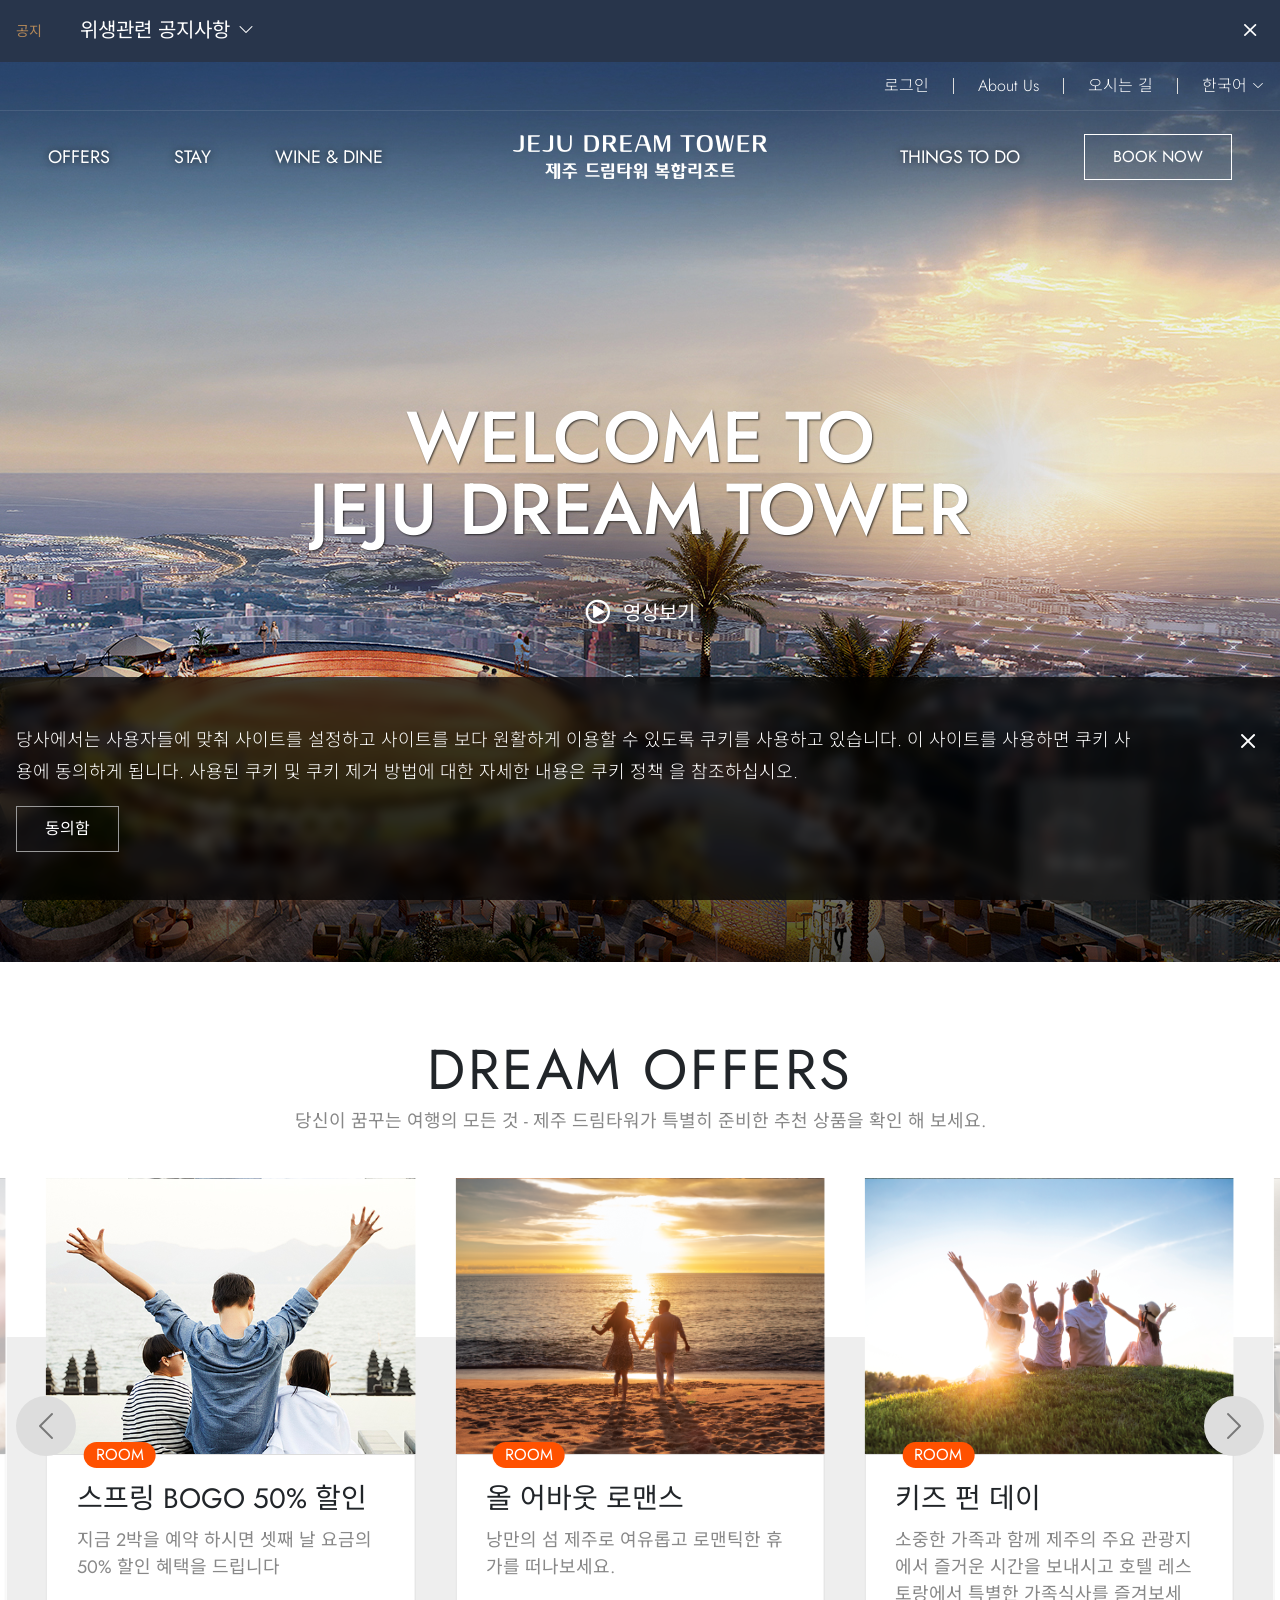
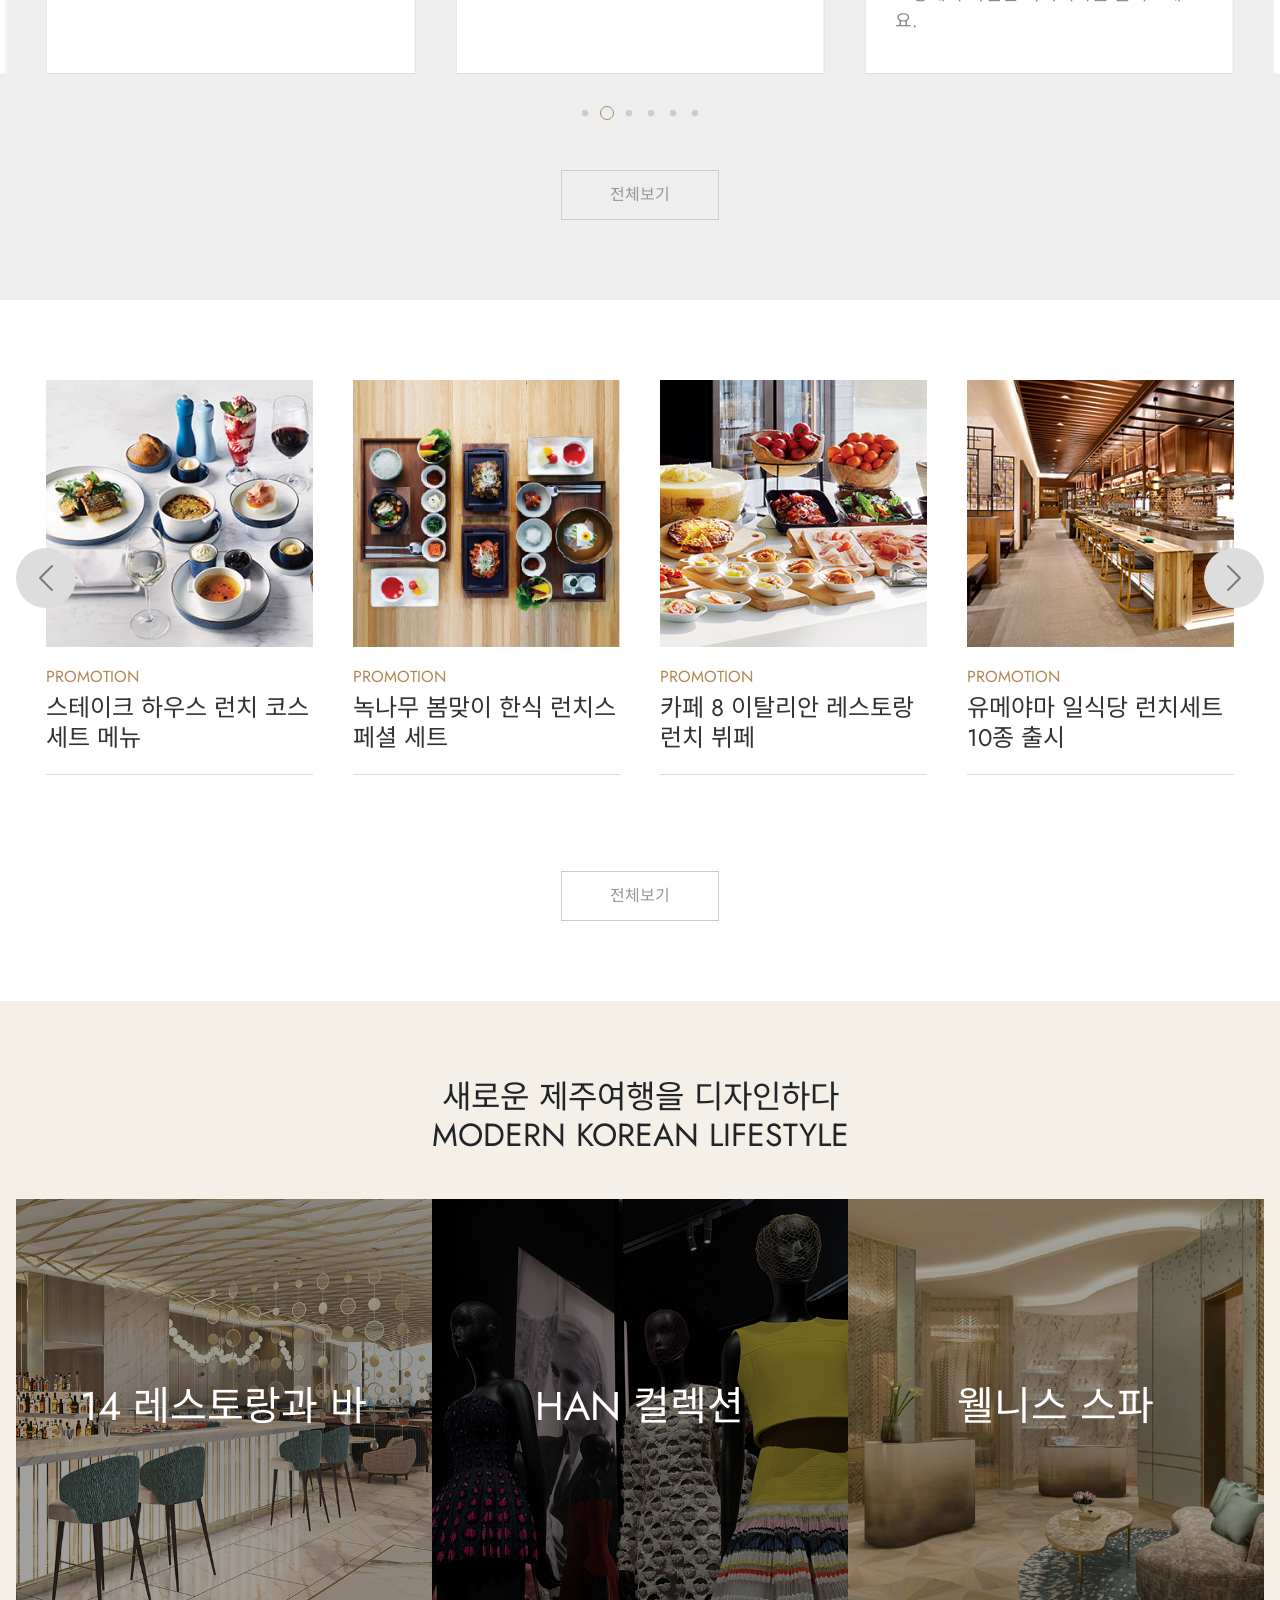
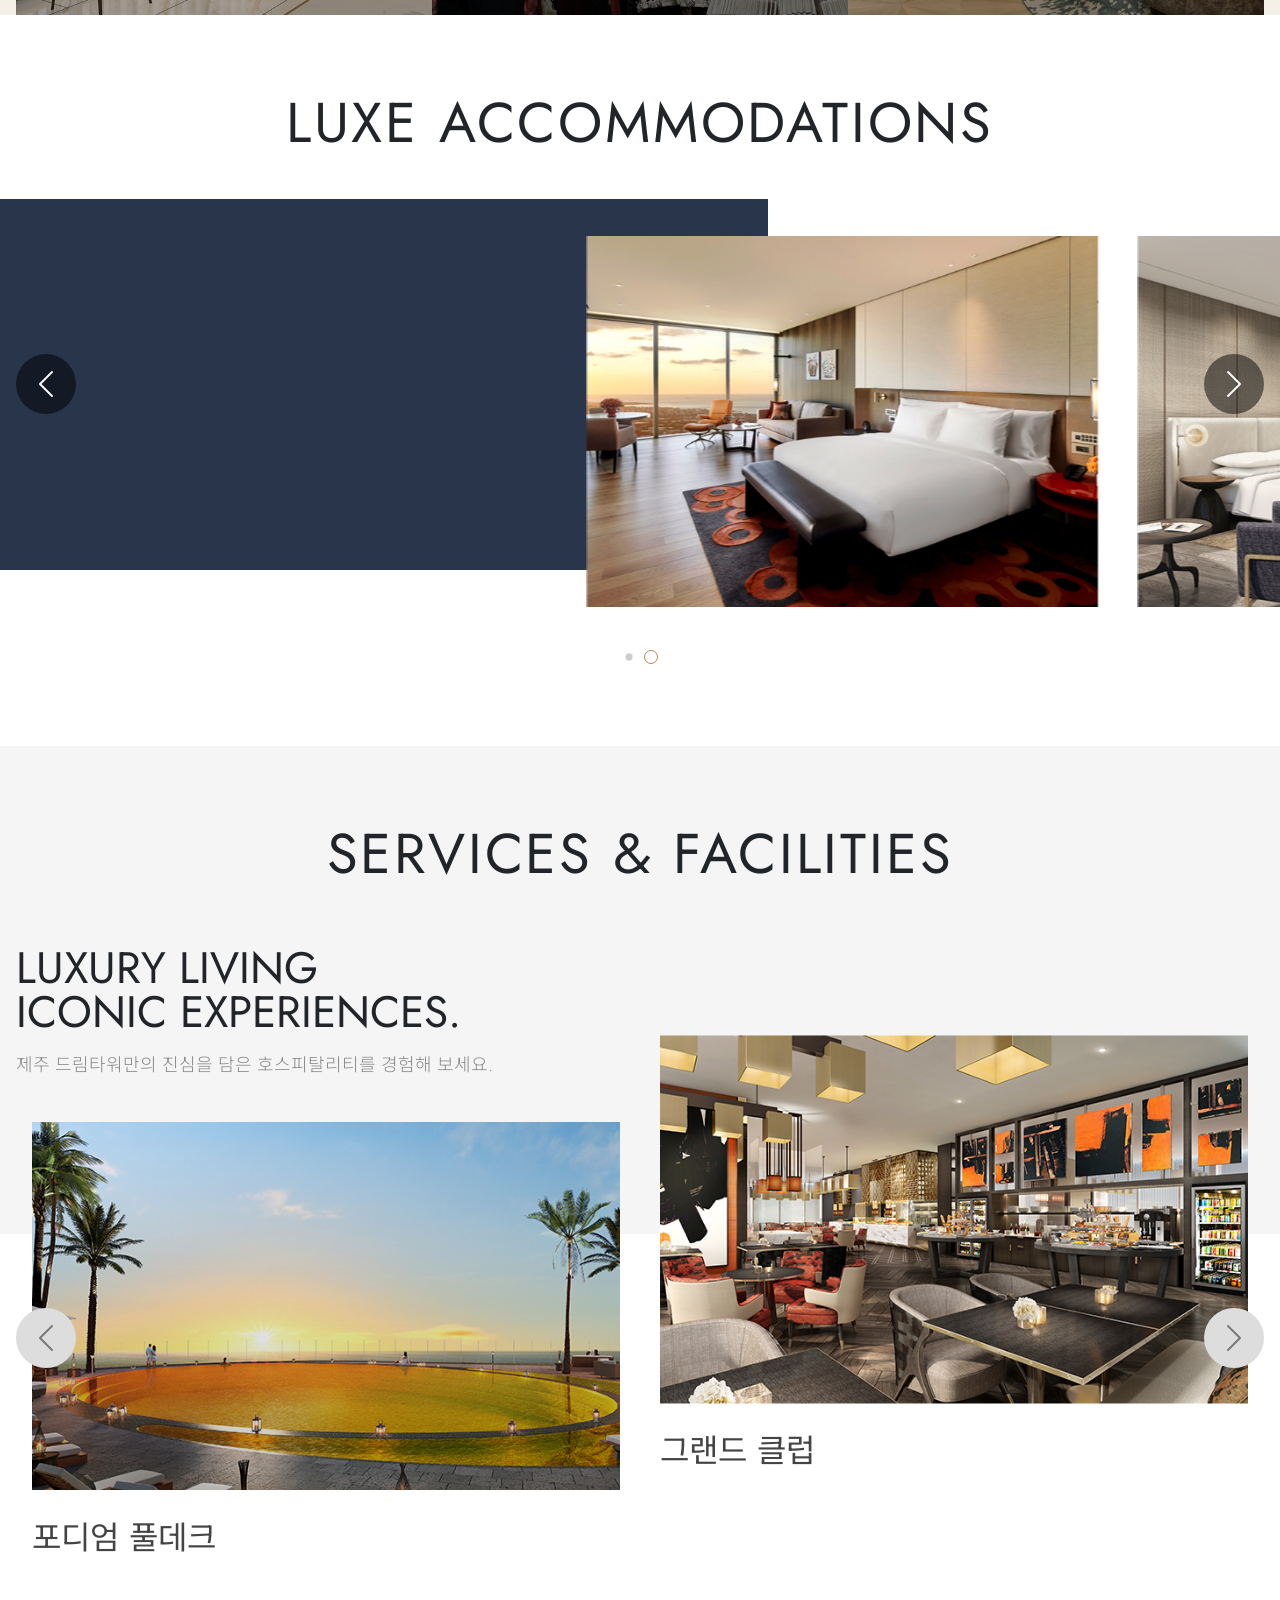
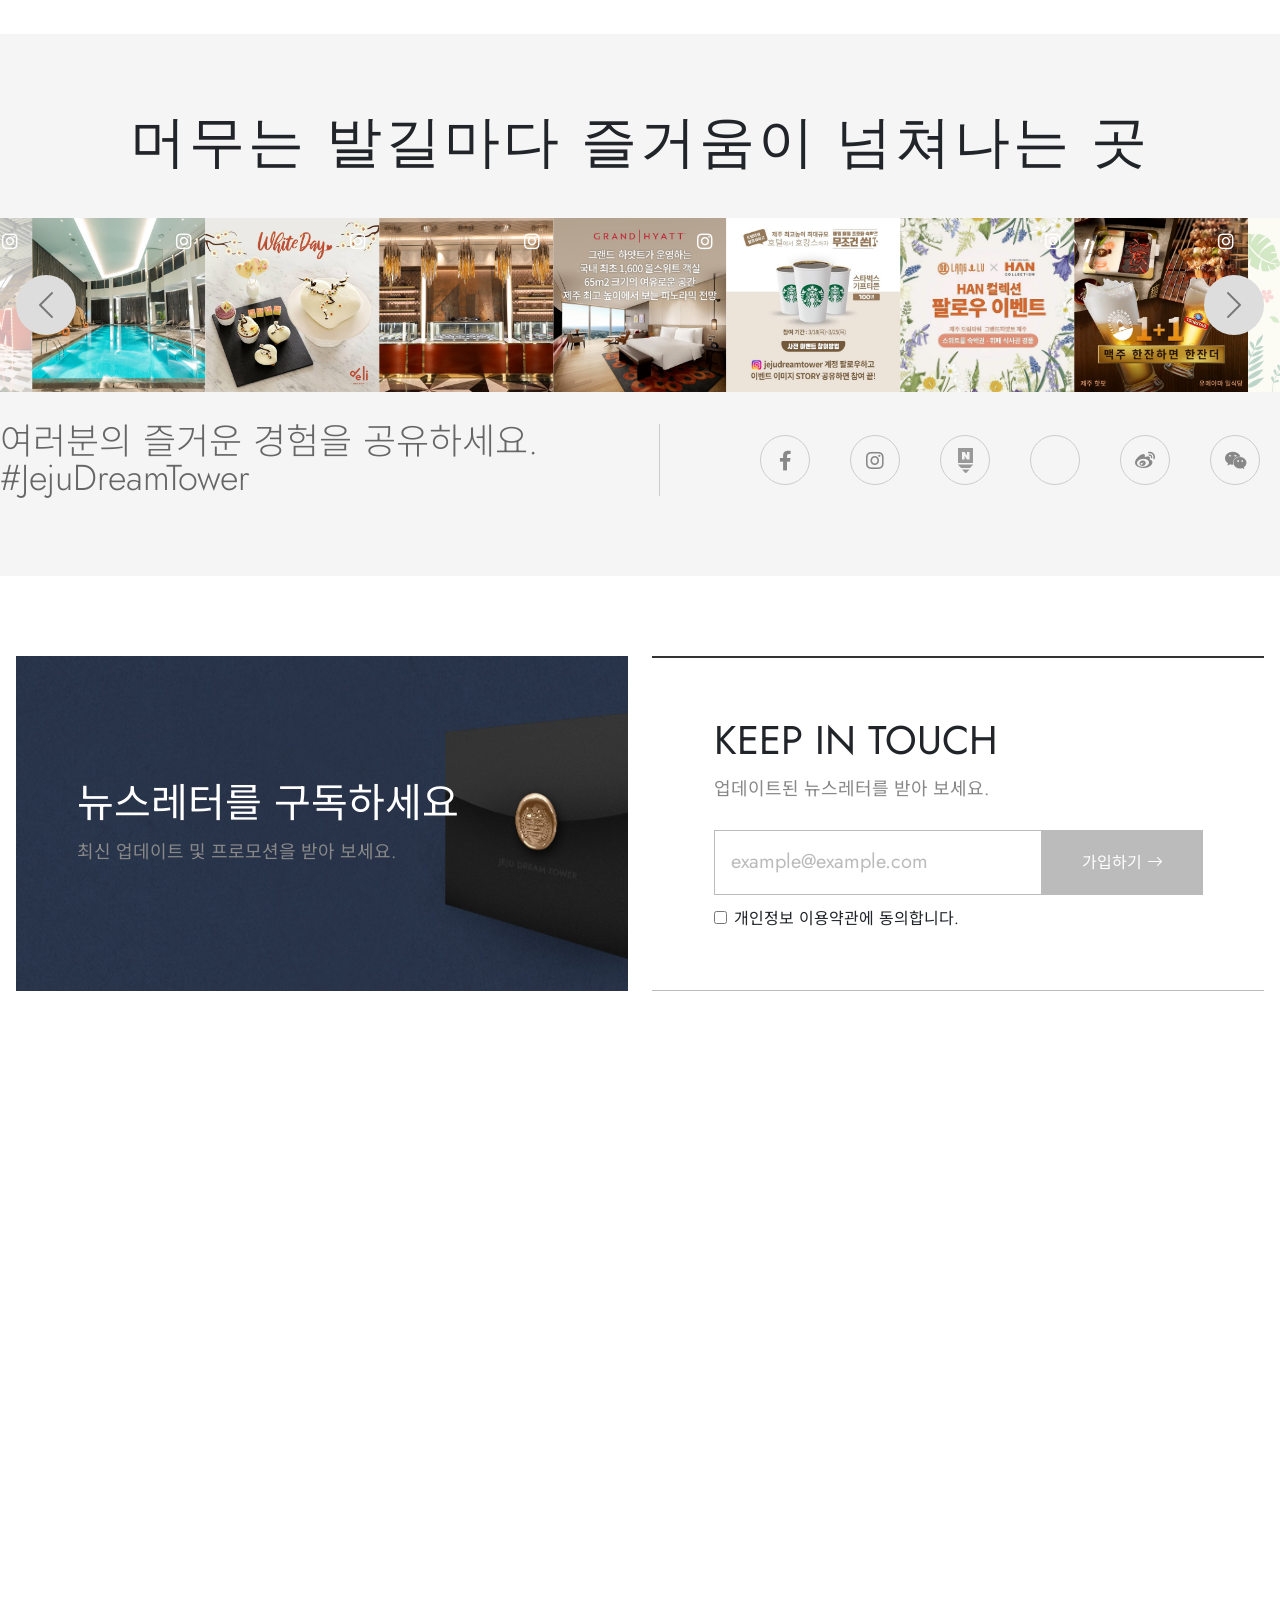
==== commit c3f5131c: "contact" ====
--- a/html/index.html
+++ b/html/index.html
@@ -14,11 +14,12 @@
 	<link rel="stylesheet" href="../css/base.css">
 	<link rel="stylesheet" href="../css/common.css">
 	<link rel="stylesheet" href="../css/index.css">
-	<script src="../js/jquery-3.6.0.min.js"></script>
+	<script src="../js/jquery-3.5.1.min.js"></script>
 	<script src="../js/swiper-bundle.min.js"></script>
+	<script src="../js/bootstrap.min.js"></script>
 	<script src="../js/jquery.cookie.js"></script>
-	<script src="../js/bootstrap.min.js"></script>
 	<script src="../js/moment.min.js"></script>
+	<script src="../js/email.min.js"></script>
 	<script src="../js/util.js"></script>
 </head>
 
@@ -244,7 +245,7 @@
 						</div>
 						<div>
 							<div class="date"></div>
-							<div class="time"><span></span> <small></small></div>
+							<div class="time"><span>10:42</span> <small>AM</small></div>
 						</div>
 					</li>
 				</ul>
@@ -508,14 +509,56 @@
 					<i class="sns sns-naver"></i>
 					<i class="sns sns-kakao"></i>
 					<i class="sns fab fa-weibo"></i>
-					<i class="sns fab fa-weixin"></i>
+					<i class="sns sns-weixin fab fa-weixin">
+						<div class="qr-wrap">
+							<img src="../img/index/qr.png" alt="QR">
+						</div>
+					</i>
 				</ul>
 			</div>
 		</section>
 
 		<!-- contact-wrapper -->
 		<section class="contact-wrapper">
-
+			<div class="wrapper">
+				<!-- <div class="letter-wrapper">
+					<div class="title-wrap">
+						<div>
+							<h3 class="title">뉴스레터를 구독하세요</h3>
+							<h4 class="title">최신 업데이트 및 프로모션을 받아 보세요.</h4>
+						</div>
+					</div>
+				</div> -->
+				<div class="letter-wrapper">
+					<img src="../img/index/bg_news.jpg" alt="배경" class="w-100">
+					<div class="title-wrap">
+						<h3 class="title">뉴스레터를 구독하세요</h3>
+						<h4 class="title">최신 업데이트 및 프로모션을 받아 보세요.</h4>
+					</div>
+				</div>
+				<div class="mail-wrapper">
+					<div class="mail-wrap">
+						<div class="title-wrap">
+							<h3 class="title">KEEP IN TOUCH</h3>
+							<h4 class="title">업데이트된 뉴스레터를 받아 보세요.</h4>
+						</div>
+						<form class="mail-form" id="contact-form">
+							<input type="hidden" name="contact_number">
+							<div class="form-input">
+								<input type="text" class="mail-input" name="email" placeholder="example@example.com" required>
+								<button class="mail-send" disabled>가입하기 <i class="bi-arrow-right"></i></button>
+							</div>
+							<div class="valid-alert">
+								<i class="fa fa-info-circle"></i> 이메일을 올바르게 입력해 주세요.
+							</div>
+							<div class="form-check">
+								<input type="checkbox" id="agreeMail" class="agree-mail form-check-input" value="hi"> 
+								<label for="agreeMail">개인정보 이용약관에 동의합니다.</label>
+							</div>
+						</form>
+					</div>
+				</div>
+			</div>
 		</section>
 
 		<!-- footer-wrapper -->
--- a/css/index.css
+++ b/css/index.css
@@ -96,7 +96,7 @@
 
 
 /********************** style-wrapper *********************/
-.style-wrapper {background-color: #f5f0e7; padding: 5em 0 0 0;}
+section.style-wrapper {background-color: #f5f0e7; padding: 5em 0 0 0;}
 .style-wrapper .list-wrap {display: flex;}
 .style-wrapper .list {flex: 0 0 33.3333%; position: relative;}
 .style-wrapper .list .hover-bg {background-color: rgba(179, 136, 89, 0.95); opacity: 0; width: 100%; height: 100%; position: absolute; top: 0; left: 0; transition: all .5s;}
@@ -114,7 +114,7 @@
 
 /* moving-aniamtion */
 .style-wrapper .list .bar {width: 30px; height: 2px; background-color: #fff; margin: 0; transition: transform .5s; transform: scaleX(0);}
-.style-wrapper .list .moving-stage {overflow: hidden; height: 0; margin-bottom: 0;}
+.style-wrapper .list .moving-stage {width: 100%; overflow: hidden; height: 0; margin-bottom: 0;}
 .style-wrapper .list .moving-box {transition: all .5s; transform: translateY(100%); opacity: 0;}
 .style-wrapper .list:hover .bar {transform: scaleX(1); margin: 2em auto 1.5em auto;}
 .style-wrapper .list:hover .moving-stage {height: auto;}
@@ -132,9 +132,9 @@
 .room-wrapper .slide-stage .pager-slide {text-align: center; margin-top: 5em; position: absolute; width: 100%;}
 .room-wrapper .slide-stage .pager-slide .swiper-pagination-bullet-active {border: 1px solid #b38859;}
 .room-wrapper .desc-wrapper {position: absolute; width: 35%; height: 100%; top: 0; left: 80px; display: flex; flex-direction: column; justify-content: center; align-items: flex-start; color: #fff;}
-.room-wrapper .desc-wrapper .tag {color: #b38859; font-size: 1.125em; margin-bottom: .5em;}
-.room-wrapper .desc-wrapper .title {font-size: 2.5em; margin-bottom: .5em;}
-.room-wrapper .desc-wrapper .desc {font-size: 1.125em; color: #999; line-height: 1.5; font-weight: 300; margin-bottom: 1em;}
+.room-wrapper .desc-wrapper .tag {width: 100%; color: #b38859; font-size: 1.125em; margin-bottom: .5em;}
+.room-wrapper .desc-wrapper .title {width: 100%; font-size: 2.5em; margin-bottom: .5em;}
+.room-wrapper .desc-wrapper .desc {width: 100%; font-size: 1.125em; color: #999; line-height: 1.5; font-weight: 300; margin-bottom: 1em;}
 .room-wrapper .desc-wrapper .bt-ghost {border: 1px solid #fff;}
 .room-wrapper .desc-wrapper .moving-stage {overflow: hidden;}
 .room-wrapper .desc-wrapper .moving-box {transition: all .35s; transform: translateY(100%);}
@@ -158,7 +158,7 @@
 
 
 /********************** sns-wrapper *********************/
-.sns-wrapper {background-color: #f5f5f5;}
+section.sns-wrapper {background-color: #f5f5f5;}
 .sns-wrapper .slide-stage {margin-bottom: 2em;}
 .sns-wrapper .slide-stage .swiper-container {overflow: visible;}
 .sns-wrapper .slide {cursor: pointer;}
@@ -166,7 +166,7 @@
 .sns-wrapper .slide-stage .box.left {left: -200%;}
 .sns-wrapper .slide-stage .box.right {right: -200%;}
 .sns-wrapper .desc-wrapper { display: flex; justify-content: center; color: #666;}
-.sns-wrapper .desc-wrapper .desc {font-size: 2em; font-weight: 300; padding-left: .5em;}
+.sns-wrapper .desc-wrapper .desc {font-size: 2.25em; font-weight: 300;}
 .sns-wrapper .desc-wrapper .divide {border-left: 1px solid #ccc; margin: 0 5em;}
 .sns-wrapper .desc-wrapper .sns-wrap {display: flex; align-items: center;}
 .sns-wrapper .desc-wrapper .sns {display: inline-block; width: 50px; height: 50px; line-height: 50px; text-align: center;border-radius: 50%; border: 1px solid #ccc; color: #888; font-size: 1.25em; margin: 0 1em; transition: background-color .35s, color .35s; cursor: pointer;}
@@ -176,10 +176,49 @@
 .sns-wrapper .desc-wrapper .sns:hover {border: #eb7e34; background-color: #eb7e34; color: #fff;}
 .sns-wrapper .sns-naver:hover {background: url(../img/index/naver-hover.png) no-repeat center; background-size: auto 1.25em;}
 .sns-wrapper .sns-kakao:hover {background: url(../img/index/kakao-hover.png) no-repeat center; background-size: auto 1.25em;}
+.sns-wrapper .sns-weixin {position: relative;}
+.sns-wrapper .sns-weixin > .qr-wrap {position: absolute; border: 3px solid #b38859; left: 50%; bottom: calc(100% + 20px); transform: translateX(-50%); z-index: 100; display: none;}
+.sns-wrapper .sns-weixin:hover > .qr-wrap {display: block;}
+/* 
+.sns-wrapper .sns-weixin > .qr-wrap::after {display: block; content: '▼'; color: #b38859; font-size: 1.25em; position: absolute; bottom: -1.25em; left: 50%; transform: translateX(-50%);} 
+*/
+.sns-wrapper .sns-weixin > .qr-wrap::after {display: block; content: ''; width: 0px; height: 0px; border-bottom: 12px solid none; border-top: 12px solid #b38859; border-right: 12px solid transparent; border-left: 12px solid  transparent; position: absolute; bottom: -12px; left: calc(50% - 12px)}
 
 
 /********************** contact-wrapper *********************/
-
+.contact-wrapper {text-align: left;}
+.contact-wrapper > .wrapper {display: flex; justify-content: space-between;}
+.contact-wrapper > .wrapper > div {flex: 49% 0 0; position: relative;}
+/*
+.contact-wrapper .letter-wrapper .title-wrap {background-image: url(../img/index/bg_news.jpg);  background-position: center; background-size: cover; overflow: hidden; height: 0; padding-top: 56.25%; margin: 0; position: relative; color: #fff;}
+.contact-wrapper .letter-wrapper .title-wrap > div {display: flex; flex-direction: column; align-items: flex-start; justify-content: center; width: 100%; height: 100%; position: absolute; top: 0; left: 0; padding: 0 10%;}
+.contact-wrapper .letter-wrapper .title-wrap h3.title {font-size: 2.5em; margin-bottom: .5em;}
+.contact-wrapper .contact-wrapper {border-top: 2px solid #333; border-bottom: 1px solid #bbb;}
+*/
+/* 
+.contact-wrapper .letter-wrapper .title-wrap {position: absolute; color: #fff; top: 0; left: 0; width: 100%; height: 100%; display: flex; flex-direction: column; align-items: flex-start; justify-content: center; padding: 0 10%;} 
+*/
+.contact-wrapper h3.title {font-size: 2.5em; margin-bottom: .5em; text-align: left;}
+.contact-wrapper h4.title {text-align: left;}
+.contact-wrapper .letter-wrapper .title-wrap {position: absolute; color: #fff; top: 0; left: 0;  left: 10%; top: 50%; transform: translateY(-50%);}
+
+.contact-wrapper .mail-wrapper {border-top: 2px solid #333; border-bottom: 1px solid #bbb; display: flex; align-items: center; justify-content: center;}
+.contact-wrapper .mail-wrap {flex: 80% 0 0;}
+.contact-wrapper .mail-wrap .title-wrap {margin-bottom: 2em;}
+
+.contact-wrapper .mail-form .form-input {display: flex;}
+.contact-wrapper .mail-form .mail-input {flex-grow: 1; border: 1px solid #bbb; padding: 0 1em;}
+.contact-wrapper .mail-form .mail-input::placeholder {color: #bbb; font-size: 1.25em;}
+.contact-wrapper .mail-form .mail-input:focus {border: 1px solid #b38859;}
+.contact-wrapper .mail-form .mail-send {flex-shrink: 0; background-color: #333; color: #fff; padding: 1.5em 2.5em; transition: all .5s;}
+.contact-wrapper .mail-form .mail-send:disabled {background-color: #bbb;}
+
+.contact-wrapper .mail-form .valid-alert {margin: 1em 0; padding: .75em 1em; background-color: #eb7e34; color: #fff; display: none; border-radius: 4px; position: relative;}
+.contact-wrapper .mail-form .valid-alert::before {display: block; content: ''; width: 0px; height: 0px; border-top: 10px solid none; border-bottom: 10px solid #eb7e34; border-right: 10px solid transparent; border-left: 10px solid  transparent; position: absolute; top: -10px; left: 10%;}
+.contact-wrapper .mail-form .valid-alert.active {display: inline-block;}
+
+.contact-wrapper .mail-form .form-check {margin-top: 1em;}
+.contact-wrapper .mail-form .agree-mail {margin-top: 0;}
 
 
 /********************** cookie-wrapper *********************/
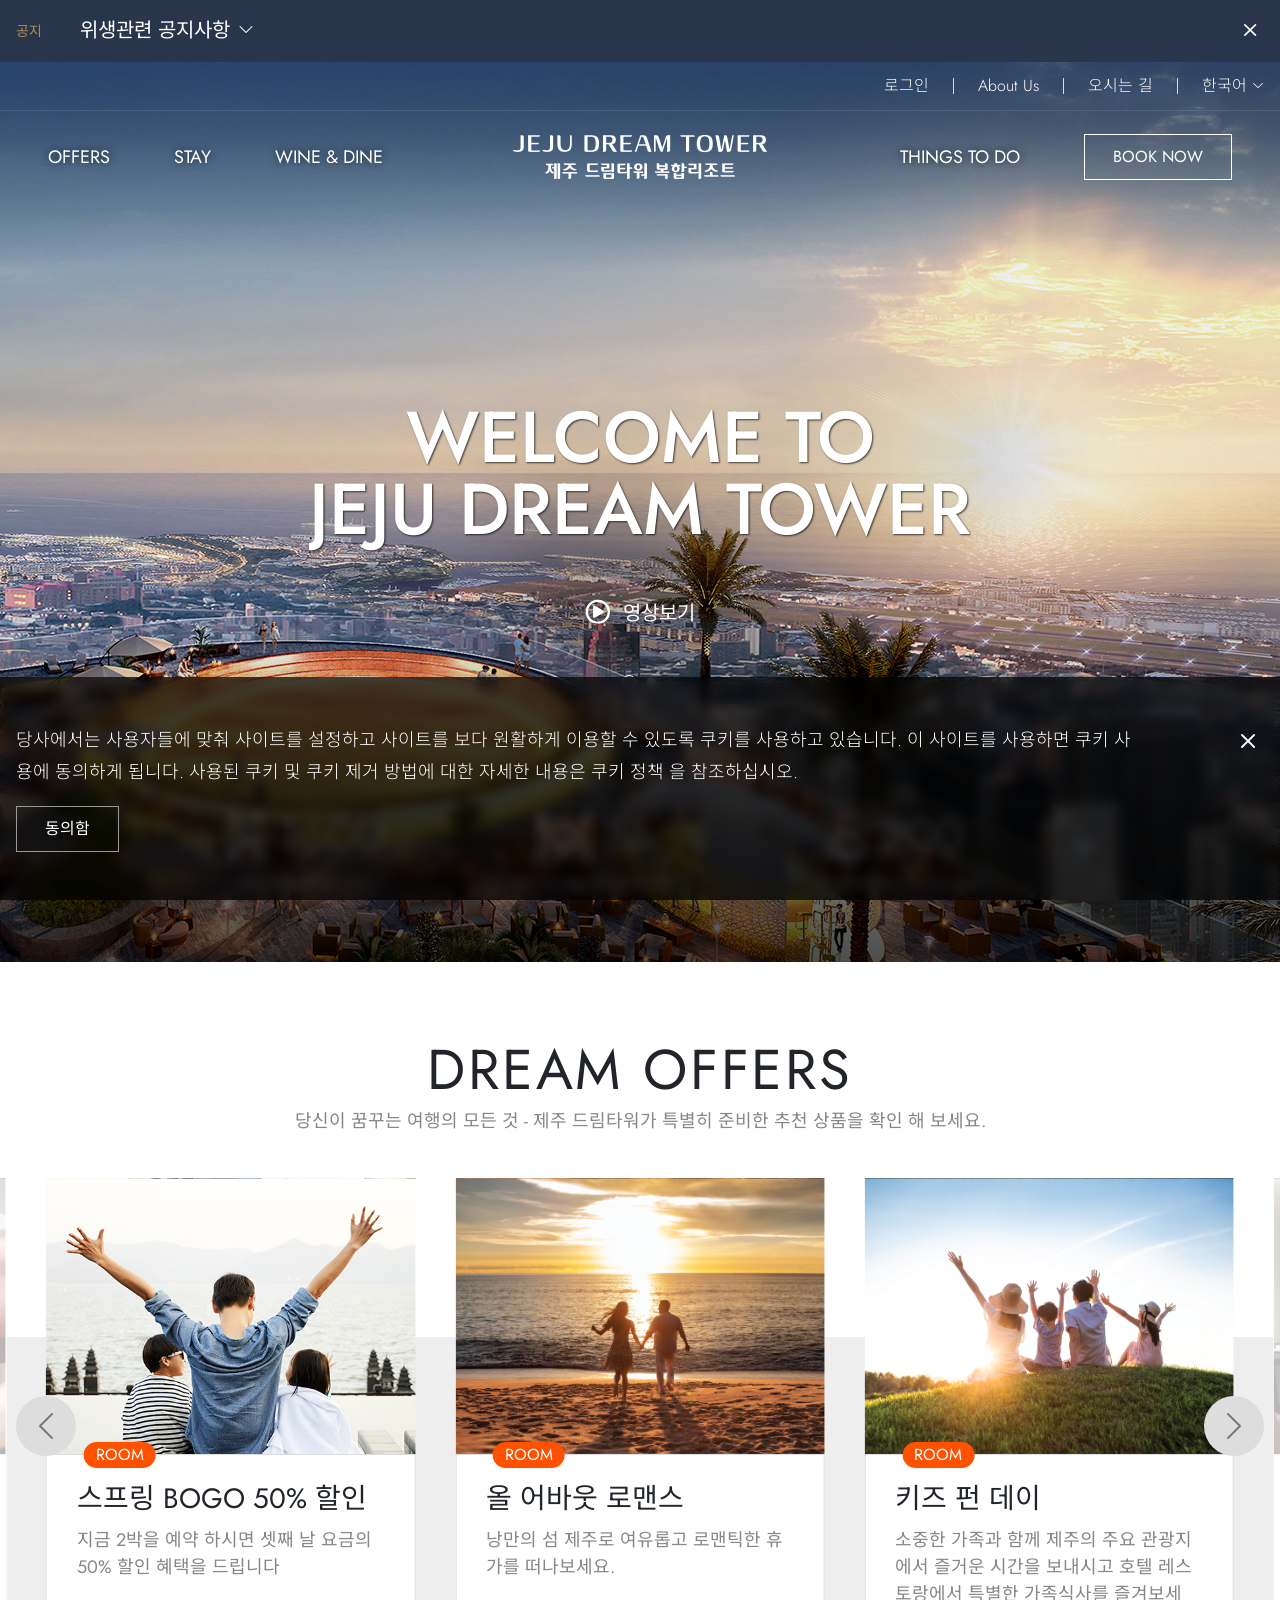
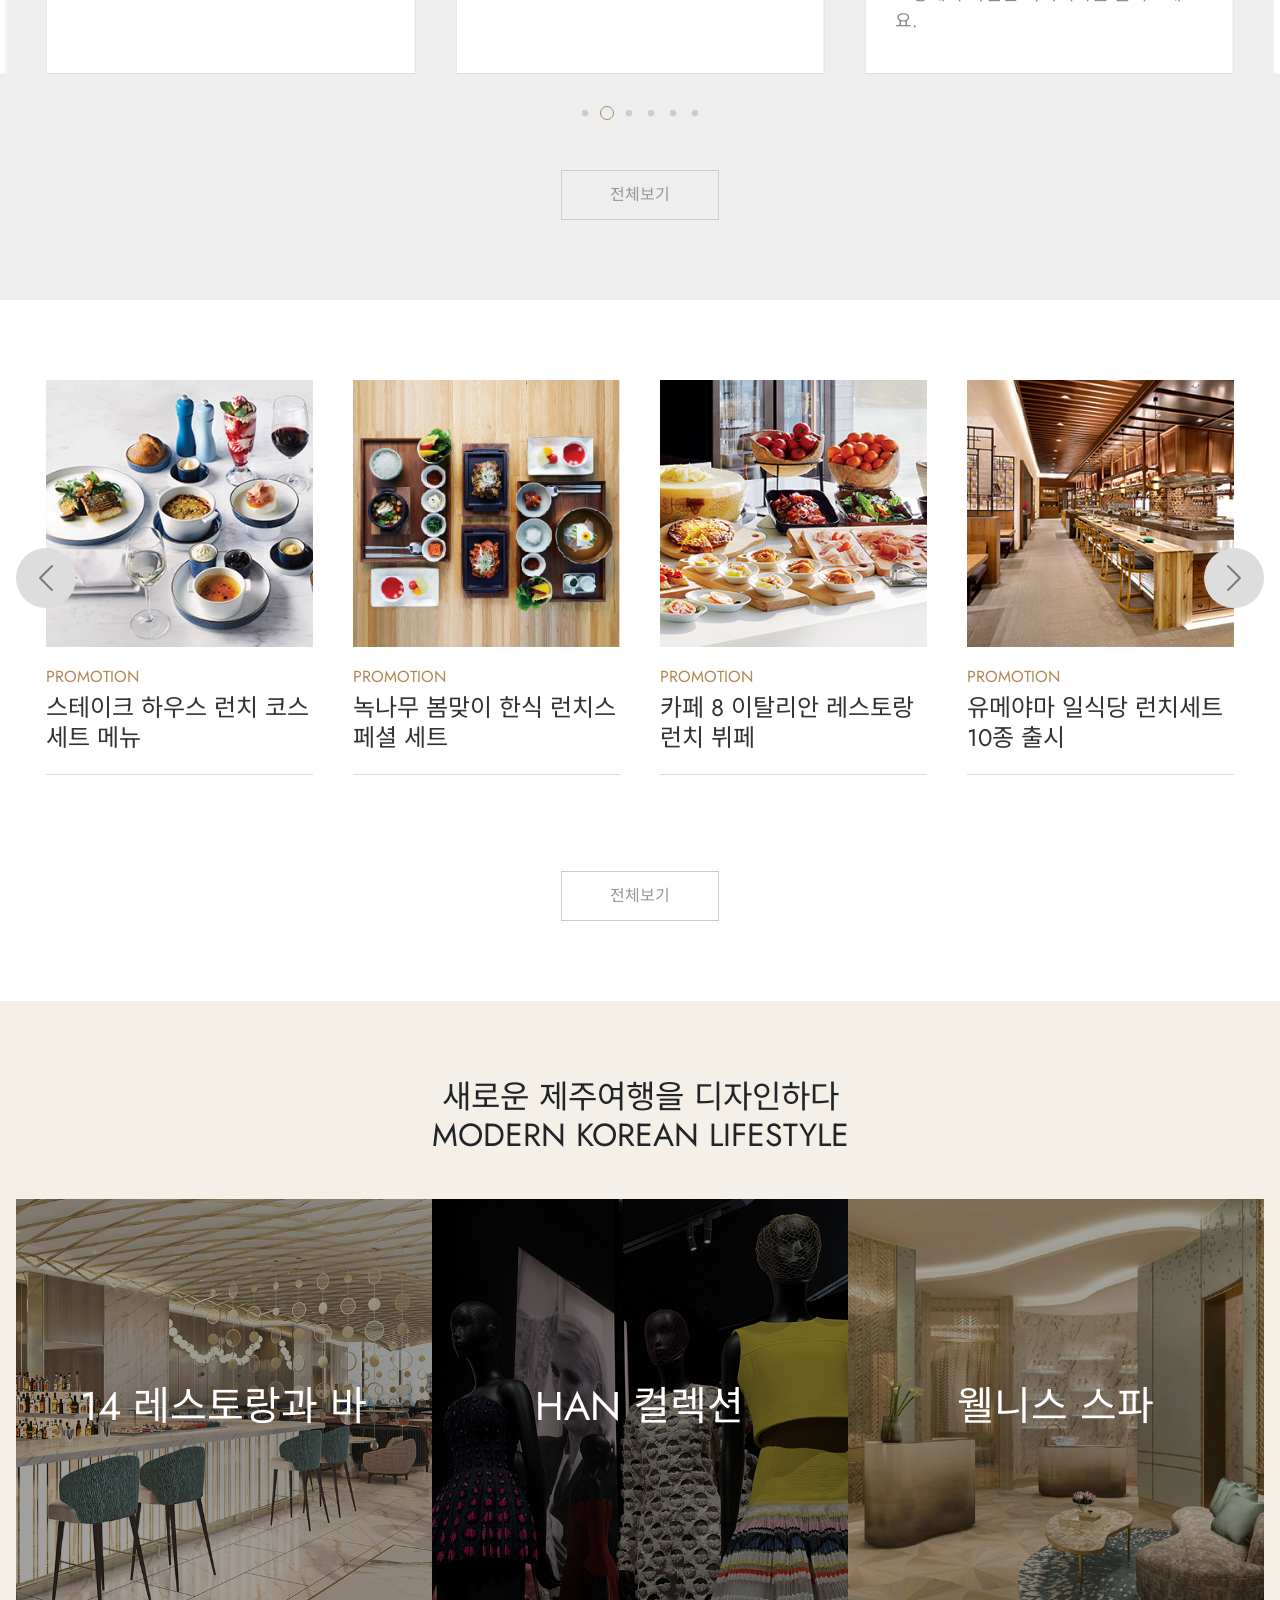
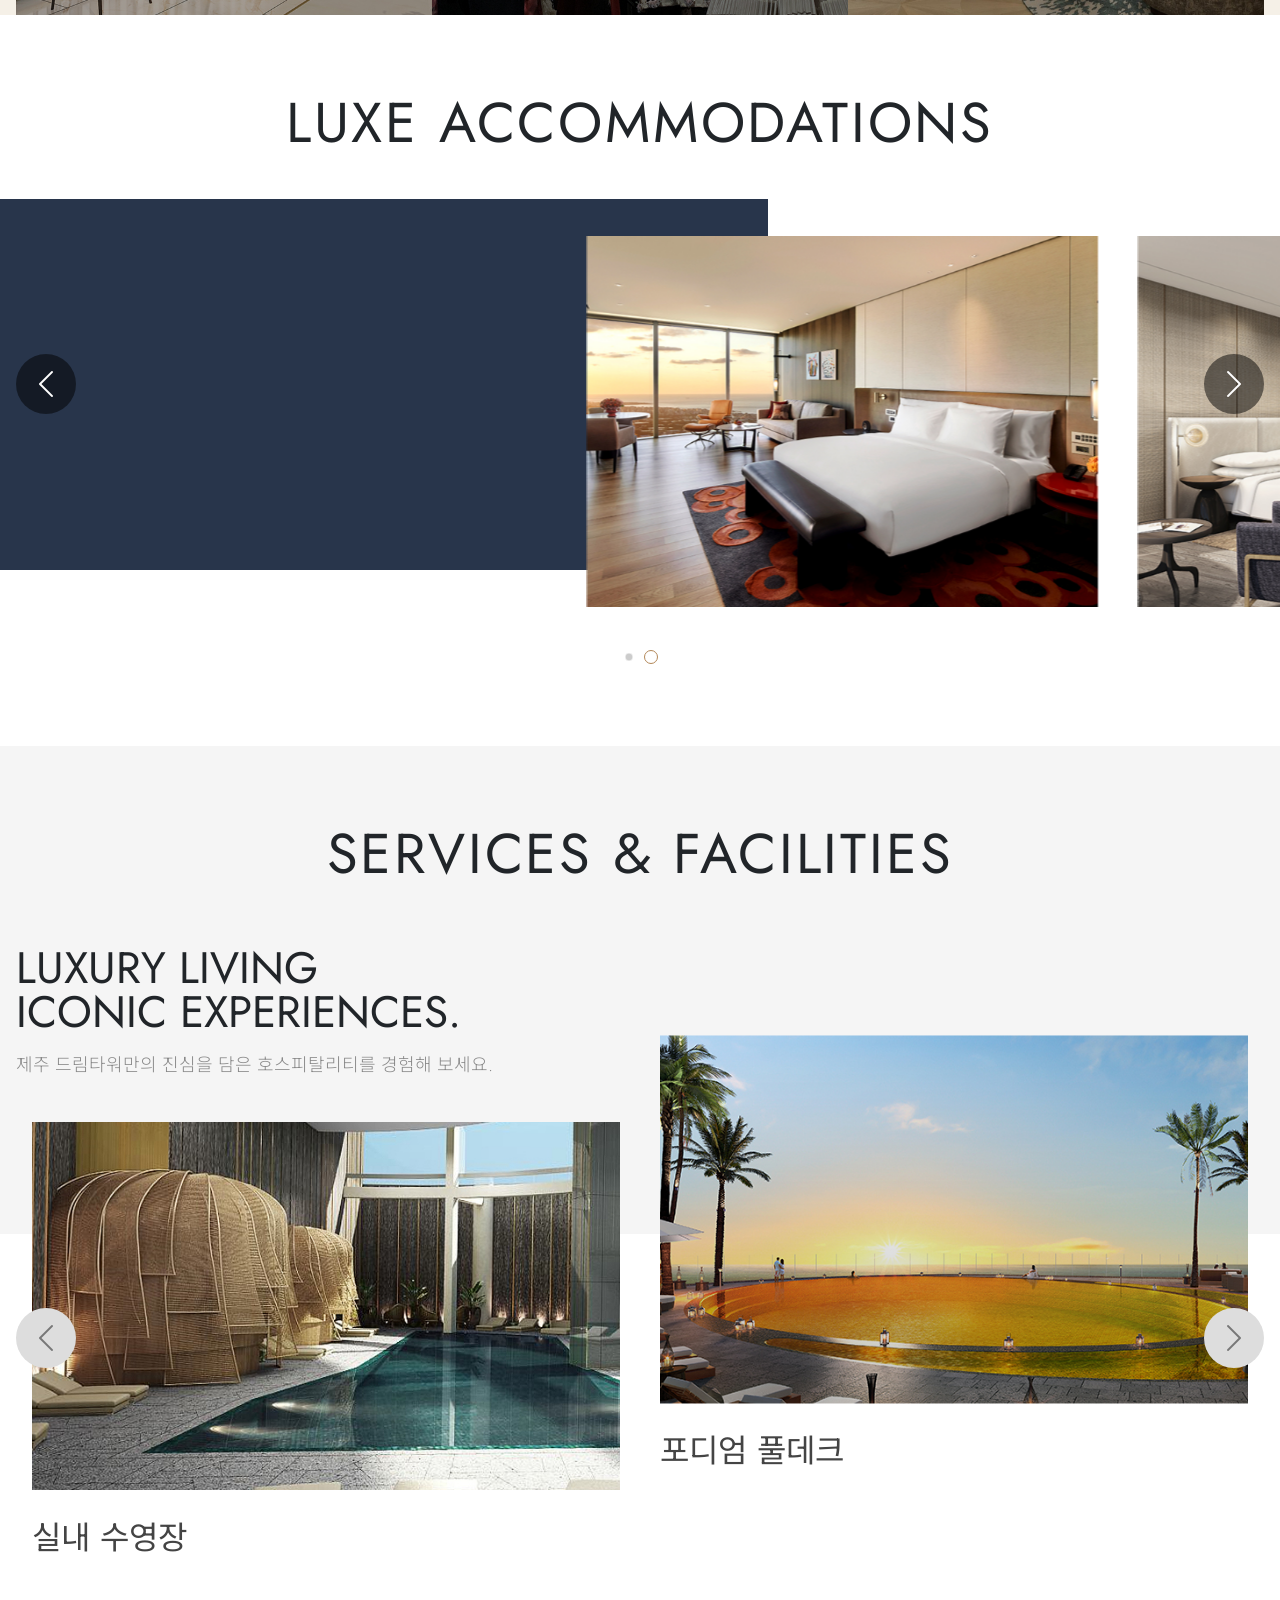
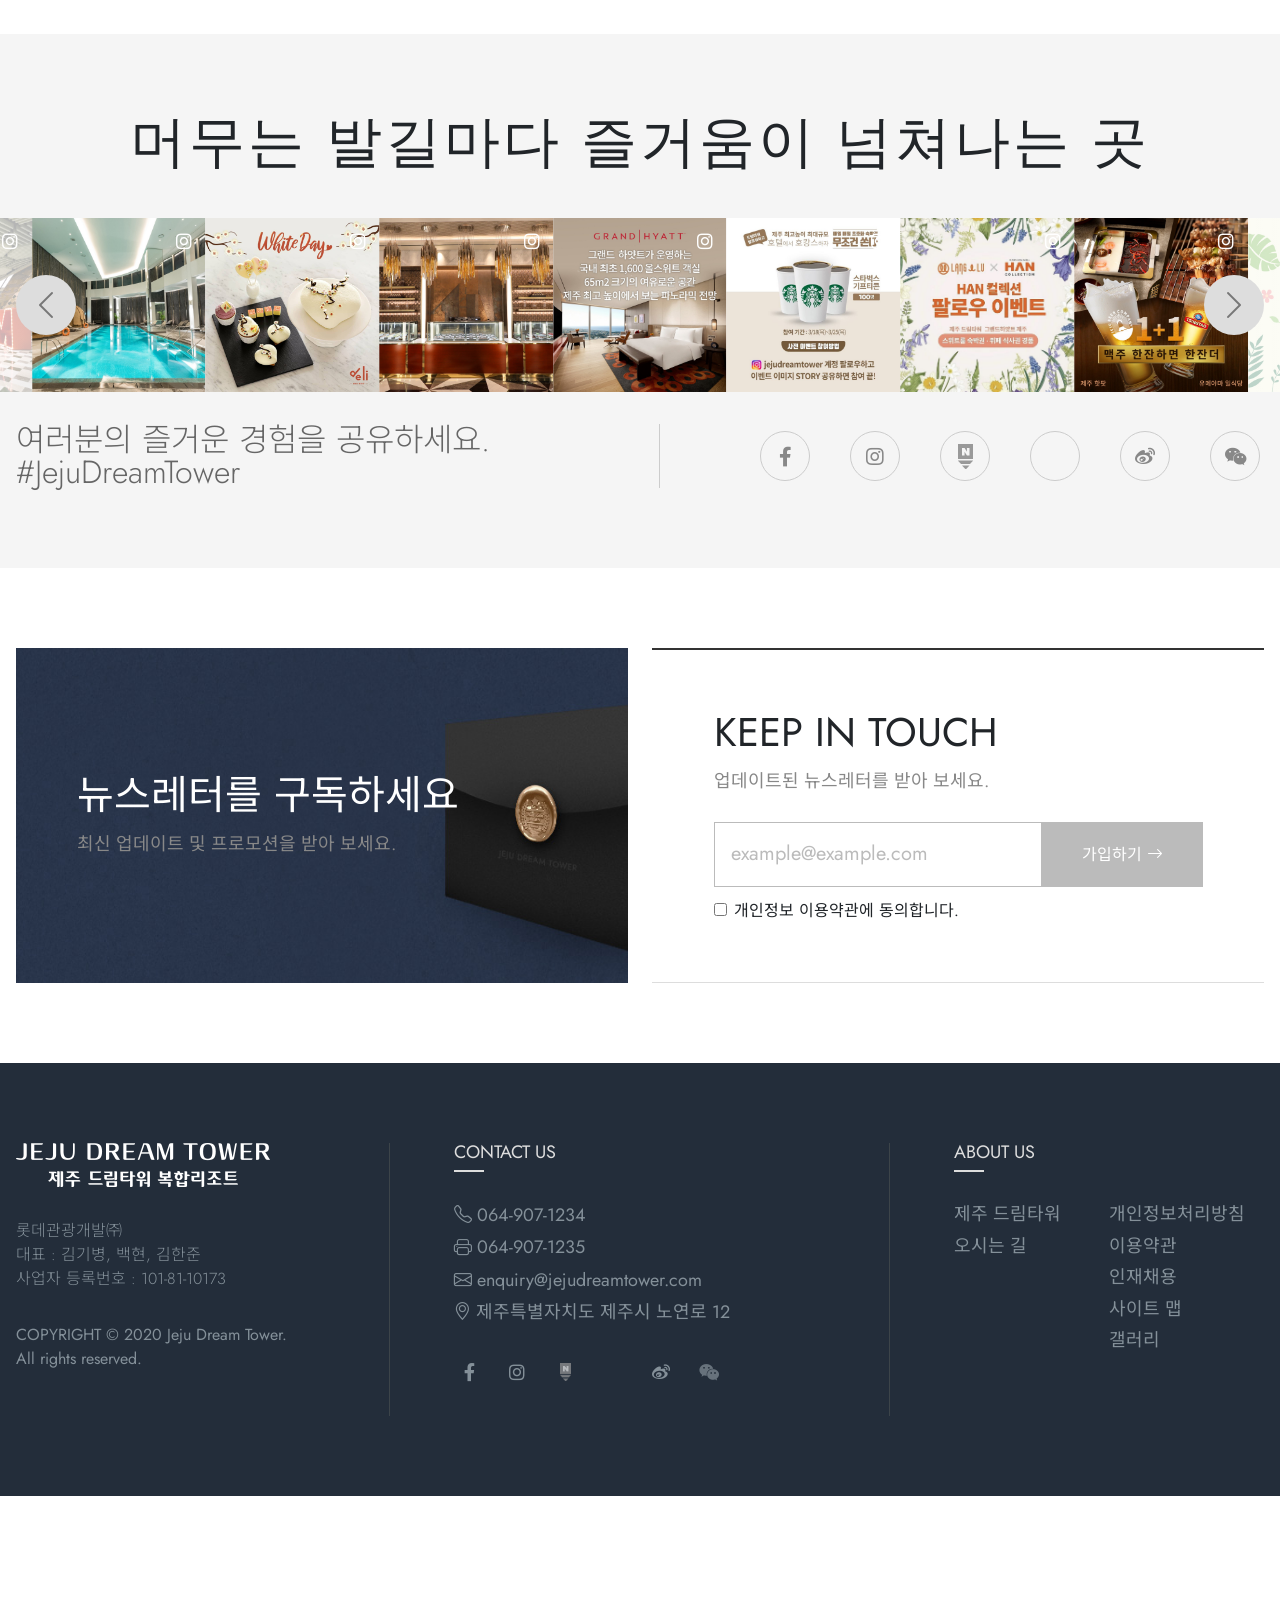
==== commit d1c5125e: "footer" ====
--- a/html/index.html
+++ b/html/index.html
@@ -245,7 +245,7 @@
 						</div>
 						<div>
 							<div class="date"></div>
-							<div class="time"><span>10:42</span> <small>AM</small></div>
+							<div class="time"><span></span> <small></small></div>
 						</div>
 					</li>
 				</ul>
@@ -563,7 +563,69 @@
 
 		<!-- footer-wrapper -->
 		<footer class="footer-wrapper">
-
+			<div class="wrapper">
+				<div>
+					<h1 class="logo">
+						<img src="../img/common/logo-white.png" alt="로고" class="mw-100">
+					</h1>
+					<div class="info">
+						롯데관광개발㈜ <br>
+						대표 : 김기병, 백현, 김한준<br>
+						사업자 등록번호 : 101-81-10173<br>
+					</div>
+					<div class="copyright">
+						COPYRIGHT © 2020 Jeju Dream Tower.<br>
+						All rights reserved.
+					</div>
+				</div>
+				<div>
+					<h2 class="title">CONTACT US​</h2>
+					<div>
+						<i class="bi-telephone"></i> 
+						<a href="tel:064-907-1234">064-907-1234</a>
+					</div>
+					<div>
+						<i class="bi-printer"></i>
+						<a href="tel:064-907-1235">064-907-1235</a>
+					</div>
+					<div>
+						<i class="bi-envelope"></i>
+						<a href="mailto:enquiry@jejudreamtower.com">enquiry@jejudreamtower.com</a>
+					</div>
+					<address>
+						<i class="bi-geo-alt"></i>
+						제주특별자치도 제주시 노연로 12
+					</address>
+					<div class="sns-wrap">
+						<i class="sns fab fa-facebook-f"></i>
+						<i class="sns fab fa-instagram"></i>
+						<i class="sns sns-naver"></i>
+						<i class="sns sns-kakao"></i>
+						<i class="sns fab fa-weibo"></i>
+						<i class="sns sns-weixin fab fa-weixin">
+							<div class="qr-wrap">
+								<img src="../img/index/qr.png" alt="QR">
+							</div>
+						</i>
+					</div>​
+				</div>
+				<div>
+					<h2 class="title">ABOUT US​</h2>
+					<div class="link-wrap">
+						<div>
+							<a href="#">제주 드림타워</a>
+							<a href="#">오시는 길</a>
+						</div>
+						<div>
+							<a href="#">개인정보처리방침</a>
+							<a href="#">이용약관</a>
+							<a href="#">인재채용</a>
+							<a href="#">사이트 맵</a>
+							<a href="#">갤러리</a>
+						</div>
+					</div>
+				</div>
+			</div>
 		</footer>
 
 
--- a/css/common.css
+++ b/css/common.css
@@ -111,7 +111,32 @@
 
 
 /********************** footer-wrapper *********************/
+.footer-wrapper {background-color: #232d3a; color: #849099; padding: 5em 0; z-index: 3; position: relative;}
+.footer-wrapper .wrapper {display: flex;}
+.footer-wrapper .wrapper > :nth-child(1) {flex: 30% 0 0; padding-right: 4em; border-right: 1px solid #3c4449; line-height: 1.5;}
+.footer-wrapper .wrapper > :nth-child(2) {flex: 40% 0 0; padding: 0 4em; border-right: 1px solid #3c4449;}
+.footer-wrapper .wrapper > :nth-child(3) {flex: 30% 0 0; padding-left: 4em;}
 
+.footer-wrapper h1.logo {margin-bottom: 2em;}
+.footer-wrapper .info {margin-bottom: 2em; font-weight: 300;}
+
+.footer-wrapper h2.title {font-size: 1.125em; color: #ddd; margin-bottom: 1.875em;}
+.footer-wrapper h2.title::after {display: block; content: ''; width: 30px; height: 2px; background-color: #ddd; margin-top: .5em;}
+
+.footer-wrapper .wrapper > :nth-child(2) > div {margin-bottom: .75em; font-size: 1.125em;}
+.footer-wrapper .wrapper > :nth-child(2) > address {margin-bottom: 2em; font-size: 1.125em;}
+.footer-wrapper .sns-wrap {display: flex; align-items: center;}
+.footer-wrapper .sns {display: inline-block; width: 30px; height: 30px; line-height: 30px; text-align: center; color: inherit; font-size: 1em; margin-right: 1em; cursor: pointer;}
+.footer-wrapper .sns-naver {background: url(../img/index/naver.png) no-repeat center; background-size: auto 1em; opacity: .7;}
+.footer-wrapper .sns-kakao {background: url(../img/index/kakao.png) no-repeat center; background-size: auto 1em; opacity: .7;}
+.footer-wrapper .sns-weixin {position: relative; opacity: .7;}
+.footer-wrapper .sns-weixin > .qr-wrap {position: absolute; border: 3px solid #b38859; left: 50%; bottom: calc(100% + 20px); transform: translateX(-50%); z-index: 100; display: none;}
+.footer-wrapper .sns-weixin:hover > .qr-wrap {display: block;}
+.footer-wrapper .sns-weixin > .qr-wrap::after {display: block; content: ''; width: 0px; height: 0px; border-bottom: 12px solid none; border-top: 12px solid #b38859; border-right: 12px solid transparent; border-left: 12px solid  transparent; position: absolute; bottom: -12px; left: calc(50% - 12px)}
+
+.footer-wrapper .link-wrap {display: flex;}
+.footer-wrapper .link-wrap > div {flex: 50% 0 0; display: flex; flex-direction: column;}
+.footer-wrapper .link-wrap > div > a {font-size: 1.125em; margin-bottom: .75em;}
 
 
 /********************** modal-wrapper *********************/
--- a/css/index.css
+++ b/css/index.css
@@ -166,7 +166,7 @@
 .sns-wrapper .slide-stage .box.left {left: -200%;}
 .sns-wrapper .slide-stage .box.right {right: -200%;}
 .sns-wrapper .desc-wrapper { display: flex; justify-content: center; color: #666;}
-.sns-wrapper .desc-wrapper .desc {font-size: 2.25em; font-weight: 300;}
+.sns-wrapper .desc-wrapper .desc {font-size: 2em; font-weight: 300; padding-left: .5em;}
 .sns-wrapper .desc-wrapper .divide {border-left: 1px solid #ccc; margin: 0 5em;}
 .sns-wrapper .desc-wrapper .sns-wrap {display: flex; align-items: center;}
 .sns-wrapper .desc-wrapper .sns {display: inline-block; width: 50px; height: 50px; line-height: 50px; text-align: center;border-radius: 50%; border: 1px solid #ccc; color: #888; font-size: 1.25em; margin: 0 1em; transition: background-color .35s, color .35s; cursor: pointer;}
@@ -202,7 +202,7 @@
 .contact-wrapper h4.title {text-align: left;}
 .contact-wrapper .letter-wrapper .title-wrap {position: absolute; color: #fff; top: 0; left: 0;  left: 10%; top: 50%; transform: translateY(-50%);}
 
-.contact-wrapper .mail-wrapper {border-top: 2px solid #333; border-bottom: 1px solid #bbb; display: flex; align-items: center; justify-content: center;}
+.contact-wrapper .mail-wrapper {border-top: 2px solid #333; border-bottom: 1px solid #ddd; display: flex; align-items: center; justify-content: center;}
 .contact-wrapper .mail-wrap {flex: 80% 0 0;}
 .contact-wrapper .mail-wrap .title-wrap {margin-bottom: 2em;}
 
@@ -221,6 +221,7 @@
 .contact-wrapper .mail-form .agree-mail {margin-top: 0;}
 
 
+
 /********************** cookie-wrapper *********************/
 .cookie-wrapper {position: fixed; z-index: 100; width: 100%; left: 0; bottom: 0; background: rgba(0, 0, 0, .7); backdrop-filter: blur(6px); padding: 3em 0; color: #fff;}
 .cookie-wrapper .cont-wrap {display: flex; justify-content: space-between;}
